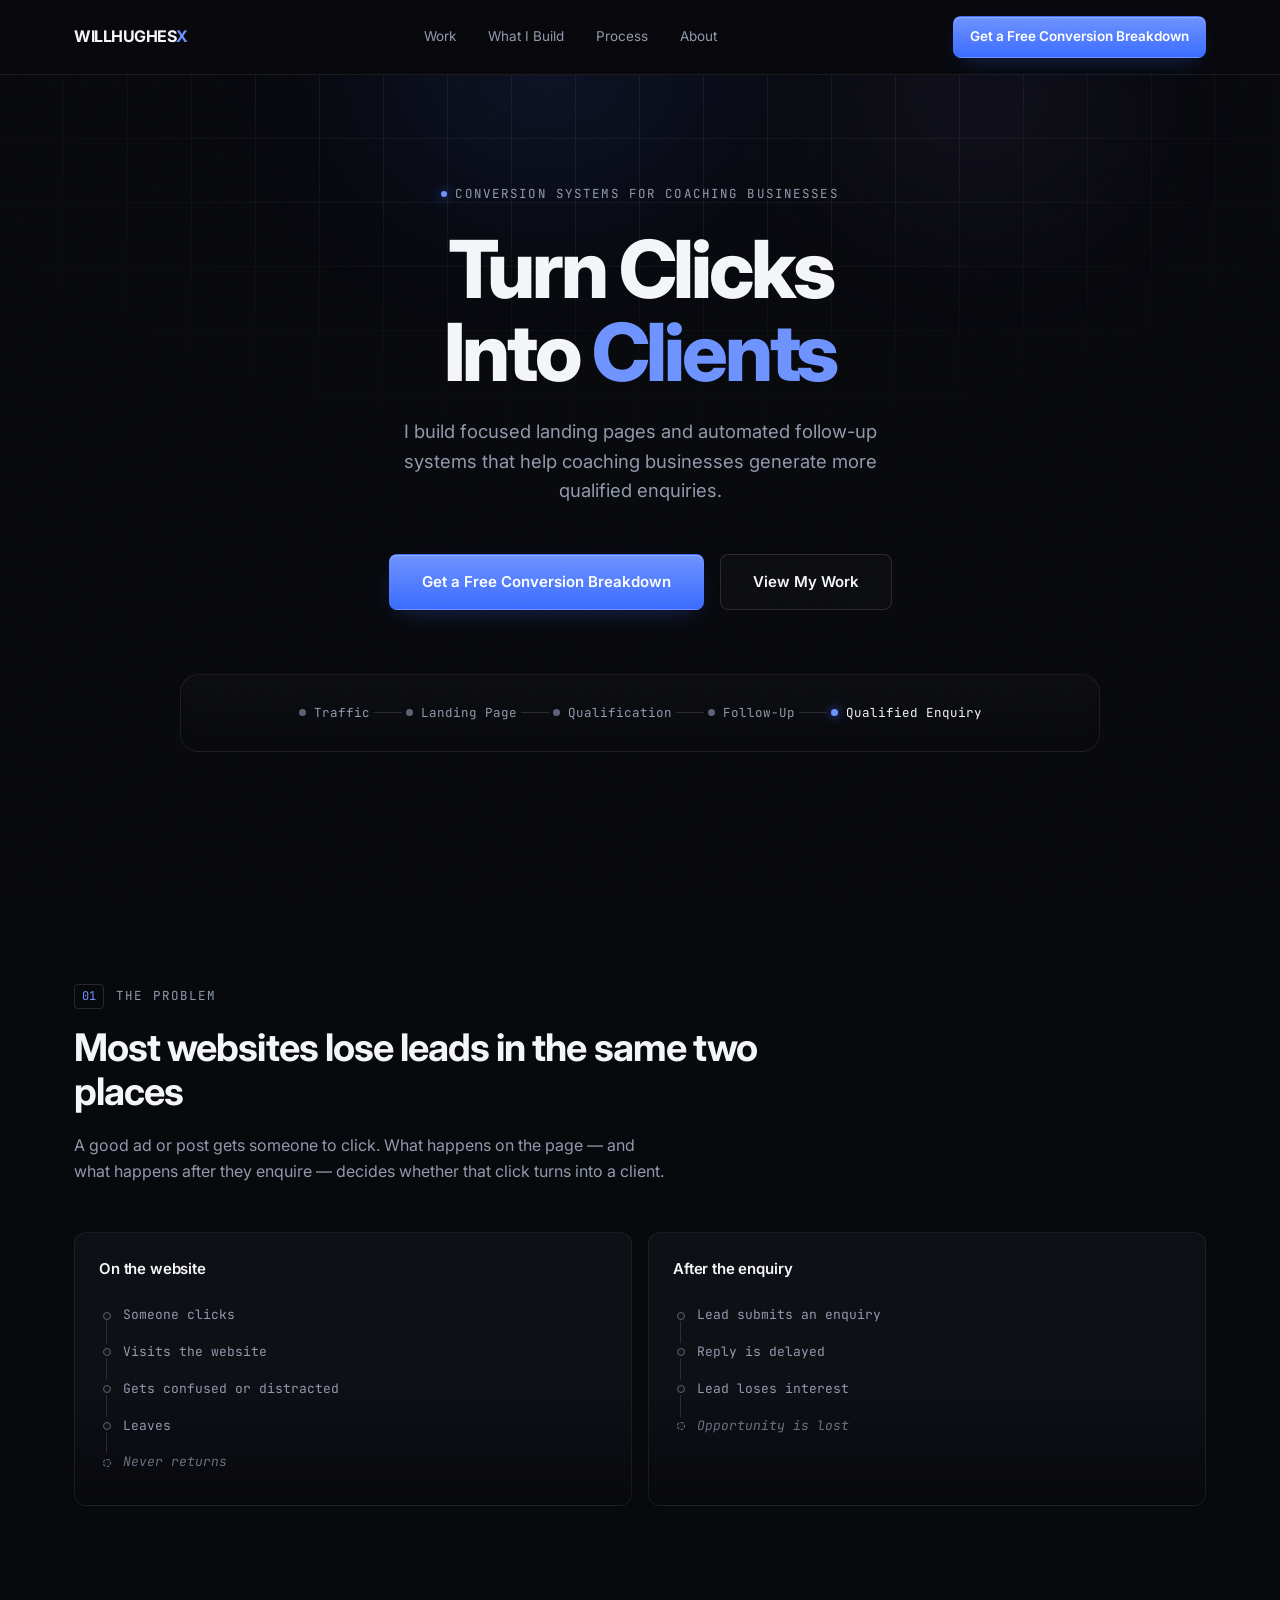
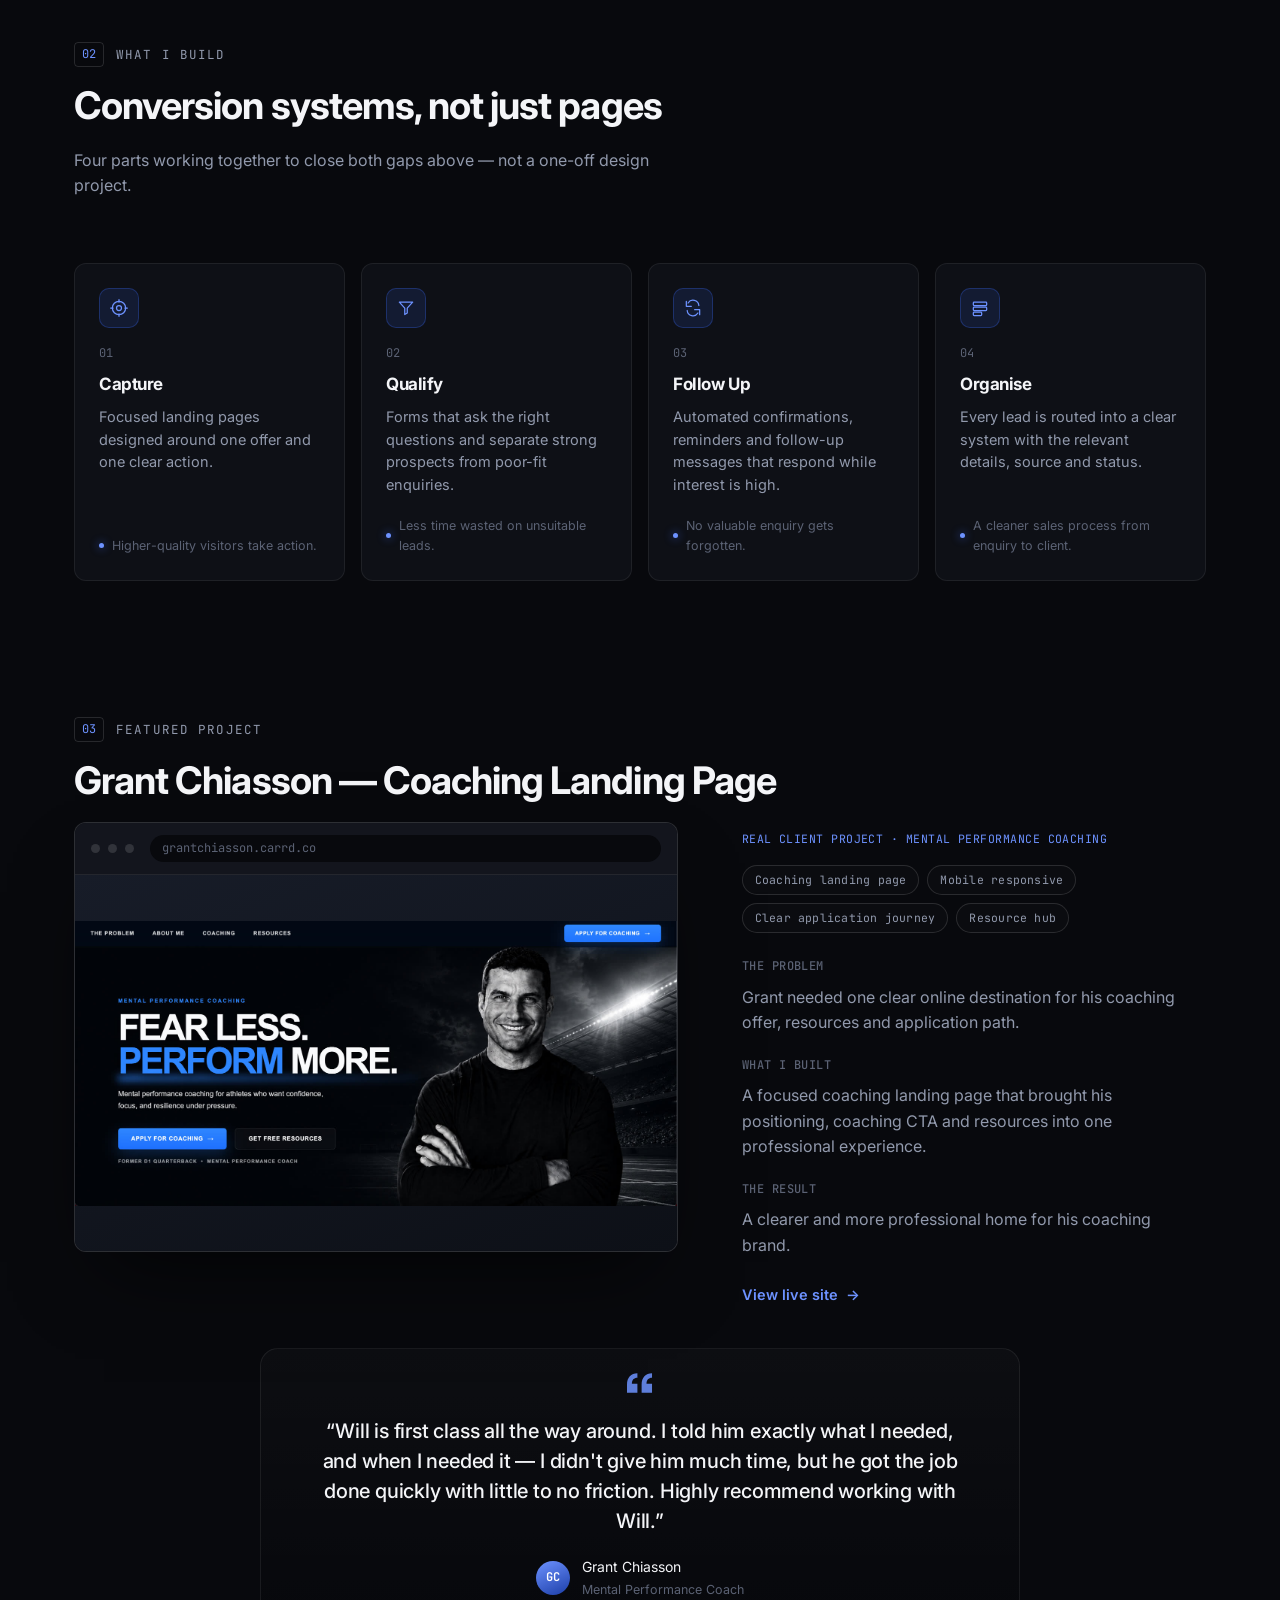
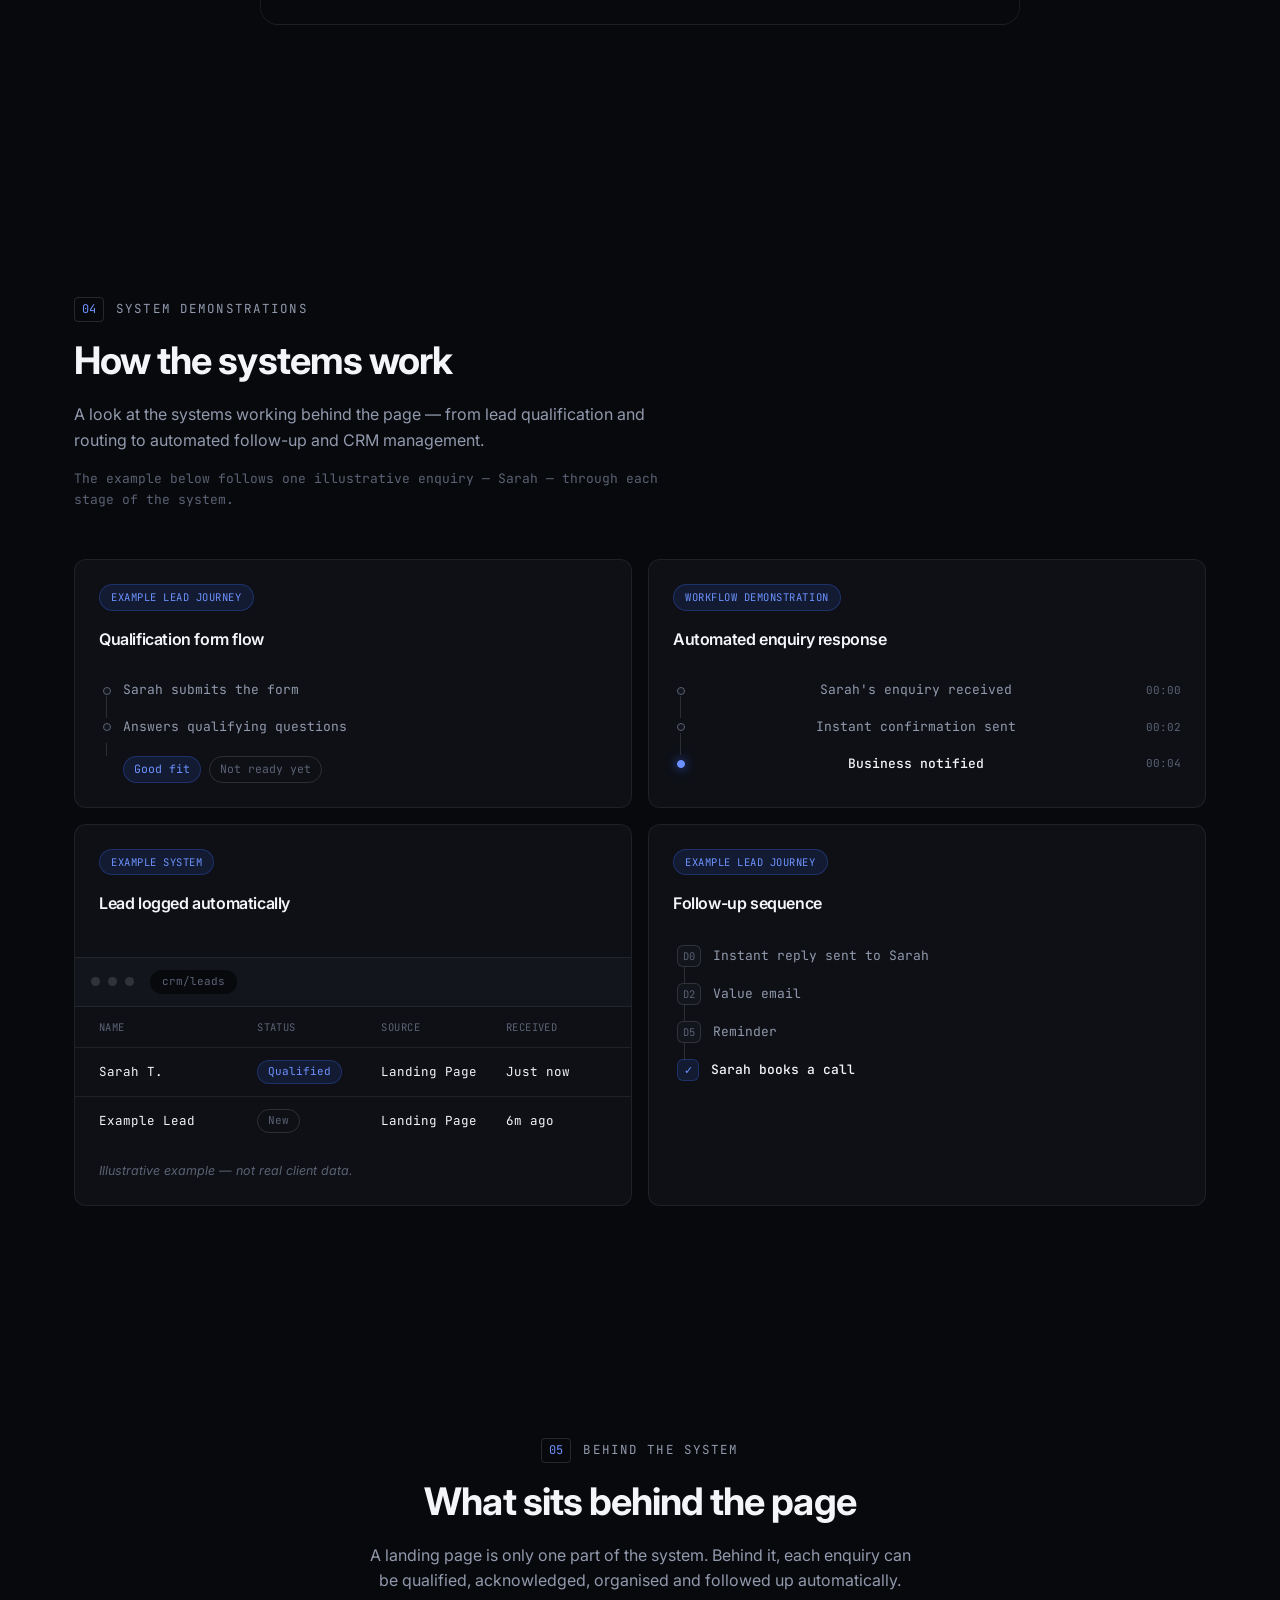
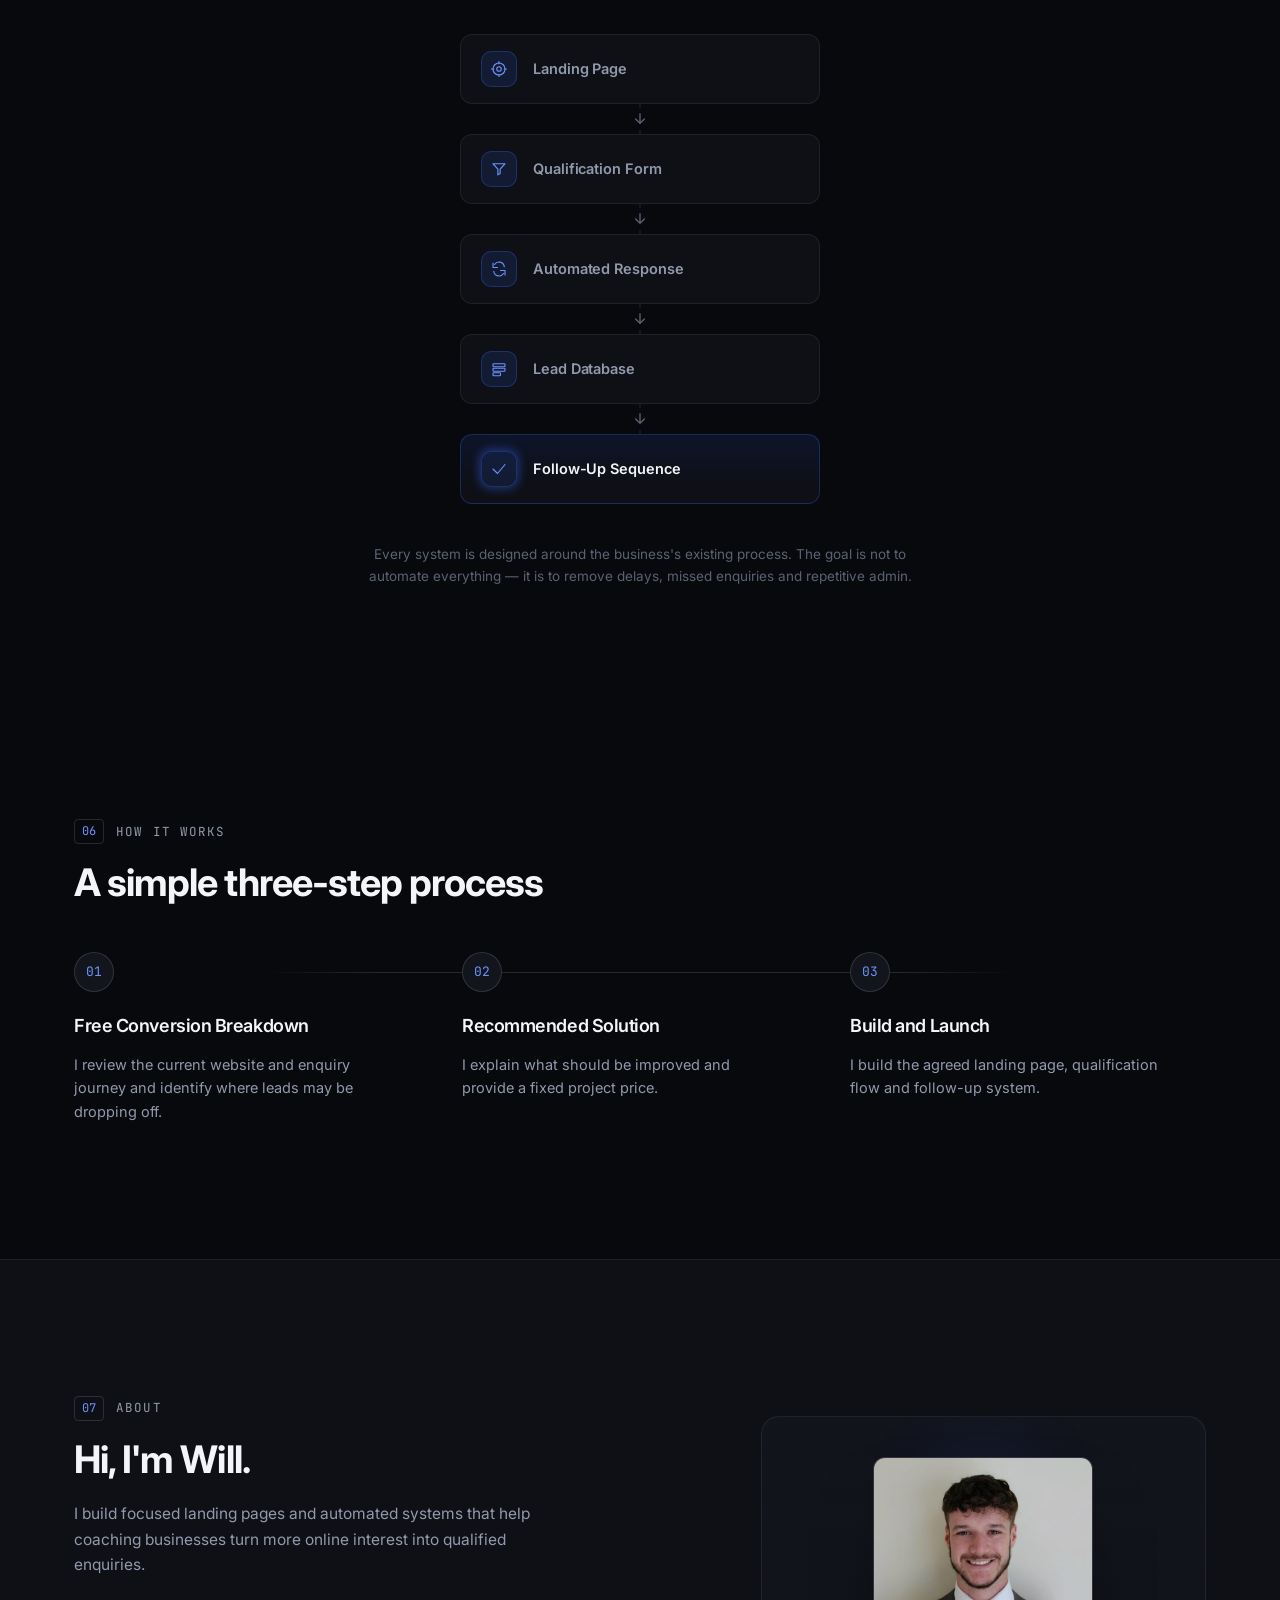
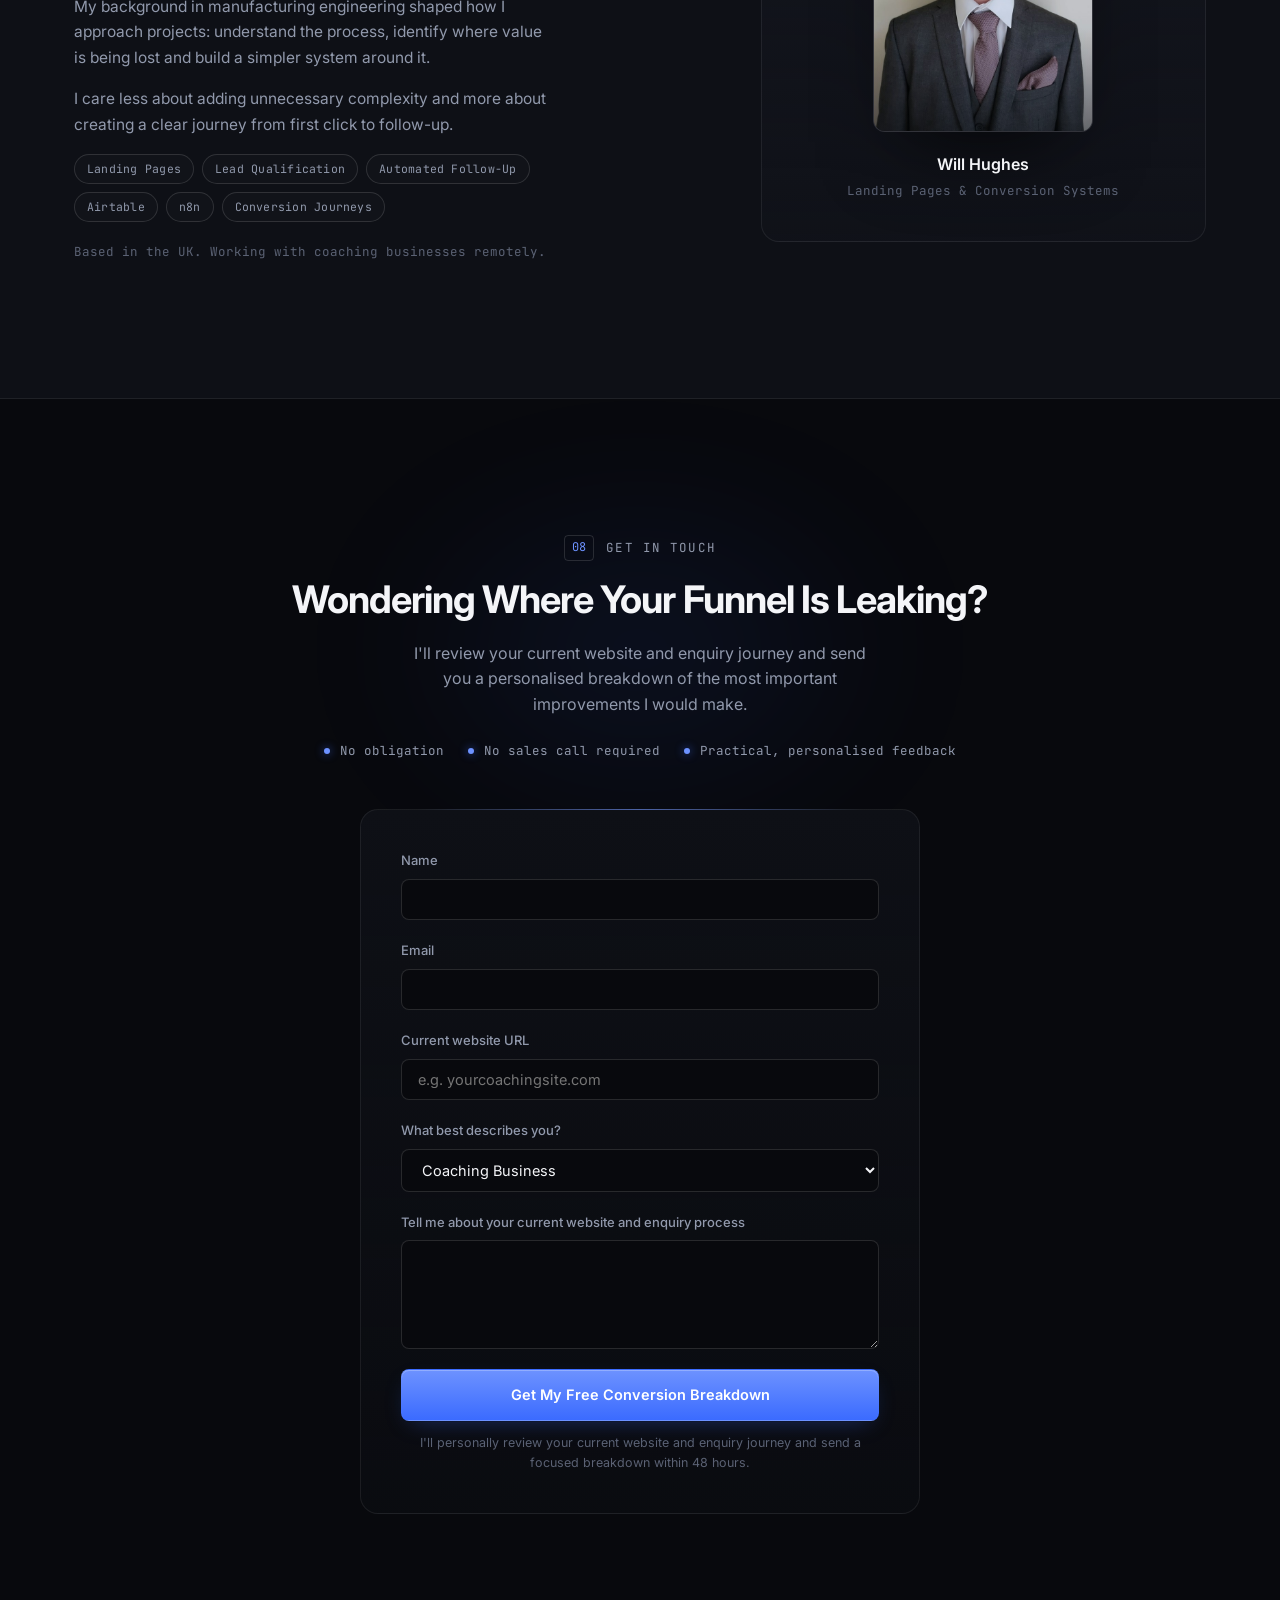
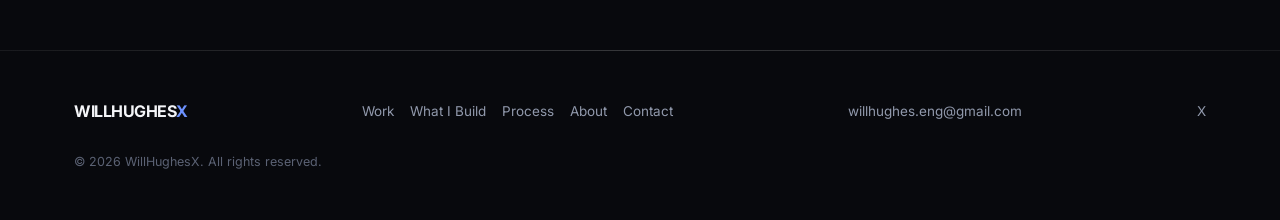
==== WillHughesxLandingPage/index.html @ d942c01c "Card Image Overide" ====
<!DOCTYPE html>
<html lang="en">
<head>
     <!-- Google tag (gtag.js) -->
<script async src="https://www.googletagmanager.com/gtag/js?id=G-0BXD778Z04"></script>

<script>
  window.dataLayer = window.dataLayer || [];

  function gtag() {
    dataLayer.push(arguments);
  }

  gtag('js', new Date());
  gtag('config', 'G-0BXD778Z04');
</script>
<meta property="og:title" content="WillHughesX | Turn Clicks Into Clients">
<meta property="og:description" content="Focused landing pages and automated follow-up systems that help coaching businesses generate more qualified enquiries.">
<meta property="og:image" content="https://willhughesx.com/carrdimage.png">
<meta property="og:url" content="https://willhughesx.com">
<meta property="og:type" content="website">
<meta property="og:image:width" content="1200">
<meta property="og:image:height" content="628">
<meta property="og:image:alt" content="WillHughesX conversion systems for coaching businesses">

<meta name="twitter:card" content="summary_large_image">
<meta name="twitter:title" content="WillHughesX | Turn Clicks Into Clients">
<meta name="twitter:description" content="Focused landing pages and automated follow-up systems that help coaching businesses generate more qualified enquiries.">
<meta name="twitter:image" content="https://willhughesx.com/carrdimage.png">
<meta charset="UTF-8">
<meta name="viewport" content="width=device-width, initial-scale=1.0">

<title>WillHughesX — Turn Clicks Into Clients</title>
<meta name="description" content="I build focused landing pages and automated follow-up systems that help coaching businesses turn more clicks into qualified enquiries.">

<!-- ==========================================================
     SOCIAL SHARE IMAGE
     social-card.png lives in the repo root — replace the file
     any time, filename can stay the same.
     ========================================================== -->

<link rel="preconnect" href="https://fonts.googleapis.com">
<link rel="preconnect" href="https://fonts.gstatic.com" crossorigin>
<link href="https://fonts.googleapis.com/css2?family=Inter:wght@400;500;600;700;800&family=JetBrains+Mono:wght@400;500&display=swap" rel="stylesheet">

<link rel="stylesheet" href="styles.css">
</head>
<body>

<!-- Skip link for accessibility -->
<a class="skip-link" href="#main">Skip to content</a>

<!-- Decorative texture layers: grain + cursor spotlight + dot grid.
     All aria-hidden, purely visual, no content. -->
<div class="grain" aria-hidden="true"></div>
<div class="spotlight" id="spotlight" aria-hidden="true"></div>

<!-- ==========================================================
     NAVIGATION
     ========================================================== -->
<header class="nav" id="nav">
  <div class="nav__inner">
    <a href="#top" class="nav__logo">WILLHUGHES<span class="nav__logo-accent">X</span></a>

    <nav class="nav__links" id="nav-links">
      <a href="#work">Work</a>
      <a href="#build">What I Build</a>
      <a href="#process">Process</a>
      <a href="#about">About</a>
    </nav>

    <div class="nav__actions">
      <a href="#contact" class="btn btn--primary btn--small"><span>Get a Free Conversion Breakdown</span></a>
      <button class="nav__toggle" id="nav-toggle" aria-label="Toggle menu" aria-expanded="false">
        <span></span><span></span><span></span>
      </button>
    </div>
  </div>
</header>

<main id="main">

  <!-- ==========================================================
       1. HERO
       ========================================================== -->
  <section class="hero" id="top">
    <div class="hero__bg" aria-hidden="true">
      <div class="hero__grid"></div>
      <div class="hero__aurora hero__aurora--1"></div>
      <div class="hero__aurora hero__aurora--2"></div>
    </div>
    <div class="container hero__inner">
      <p class="eyebrow eyebrow--center"><span class="eyebrow__dot" aria-hidden="true"></span>Conversion Systems For Coaching Businesses</p>
      <h1 class="hero__headline">Turn Clicks<br>Into <span class="text-accent">Clients</span></h1>
      <p class="hero__sub">I build focused landing pages and automated follow-up systems that help coaching businesses generate more qualified enquiries.</p>
      <div class="hero__actions">
        <a href="#contact" class="btn btn--primary btn--lg"><span>Get a Free Conversion Breakdown</span></a>
        <a href="#work" class="btn btn--ghost btn--lg"><span>View My Work</span></a>
      </div>

      <div class="flow-diagram flow-diagram--hero" aria-label="How a visitor becomes a qualified enquiry">
        <div class="flow-diagram__node">
          <span class="flow-diagram__dot" aria-hidden="true"></span>
          <span class="flow-diagram__label">Traffic</span>
        </div>
        <span class="flow-diagram__line" aria-hidden="true"></span>
        <div class="flow-diagram__node">
          <span class="flow-diagram__dot" aria-hidden="true"></span>
          <span class="flow-diagram__label">Landing Page</span>
        </div>
        <span class="flow-diagram__line" aria-hidden="true"></span>
        <div class="flow-diagram__node">
          <span class="flow-diagram__dot" aria-hidden="true"></span>
          <span class="flow-diagram__label">Qualification</span>
        </div>
        <span class="flow-diagram__line" aria-hidden="true"></span>
        <div class="flow-diagram__node">
          <span class="flow-diagram__dot" aria-hidden="true"></span>
          <span class="flow-diagram__label">Follow-Up</span>
        </div>
        <span class="flow-diagram__line" aria-hidden="true"></span>
        <div class="flow-diagram__node flow-diagram__node--accent">
          <span class="flow-diagram__dot" aria-hidden="true"></span>
          <span class="flow-diagram__label">Qualified Enquiry</span>
        </div>
      </div>
    </div>
  </section>

  <!-- ==========================================================
       2. THE PROBLEM
       ========================================================== -->
  <section class="problem" id="problem">
    <div class="container">
      <div class="section-head">
        <span class="section-head__index">01</span>
        <p class="eyebrow">The Problem</p>
      </div>
      <h2 class="section-title">Most websites lose leads in the same two places</h2>
      <p class="problem__intro">A good ad or post gets someone to click. What happens on the page — and what happens after they enquire — decides whether that click turns into a client.</p>

      <div class="problem__flows">
        <div class="problem-flow">
          <h3 class="problem-flow__title">On the website</h3>
          <div class="timeline timeline--problem">
            <div class="timeline__row"><span class="timeline__dot"></span><span class="timeline__text">Someone clicks</span></div>
            <div class="timeline__row"><span class="timeline__dot"></span><span class="timeline__text">Visits the website</span></div>
            <div class="timeline__row"><span class="timeline__dot"></span><span class="timeline__text">Gets confused or distracted</span></div>
            <div class="timeline__row"><span class="timeline__dot"></span><span class="timeline__text">Leaves</span></div>
            <div class="timeline__row timeline__row--end"><span class="timeline__dot timeline__dot--end"></span><span class="timeline__text timeline__text--end">Never returns</span></div>
          </div>
        </div>

        <div class="problem-flow">
          <h3 class="problem-flow__title">After the enquiry</h3>
          <div class="timeline timeline--problem">
            <div class="timeline__row"><span class="timeline__dot"></span><span class="timeline__text">Lead submits an enquiry</span></div>
            <div class="timeline__row"><span class="timeline__dot"></span><span class="timeline__text">Reply is delayed</span></div>
            <div class="timeline__row"><span class="timeline__dot"></span><span class="timeline__text">Lead loses interest</span></div>
            <div class="timeline__row timeline__row--end"><span class="timeline__dot timeline__dot--end"></span><span class="timeline__text timeline__text--end">Opportunity is lost</span></div>
          </div>
        </div>
      </div>
    </div>
  </section>

  <!-- ==========================================================
       3. WHAT I BUILD — four equal cards, the full system
       ========================================================== -->
  <section class="build" id="build">
    <div class="container">
      <div class="section-head">
        <span class="section-head__index">02</span>
        <p class="eyebrow">What I Build</p>
      </div>
      <h2 class="section-title">Conversion systems, not just pages</h2>
      <p class="build__intro">Four parts working together to close both gaps above — not a one-off design project.</p>

      <div class="bento bento--build">
        <div class="bento-card">
          <div class="bento-card__icon" aria-hidden="true">
            <svg viewBox="0 0 24 24" fill="none"><circle cx="12" cy="12" r="8" stroke="currentColor" stroke-width="1.5"/><circle cx="12" cy="12" r="3" stroke="currentColor" stroke-width="1.5"/><path d="M12 2v3M12 19v3M2 12h3M19 12h3" stroke="currentColor" stroke-width="1.5" stroke-linecap="round"/></svg>
          </div>
          <span class="bento-card__num">01</span>
          <h3 class="bento-card__title">Capture</h3>
          <p class="bento-card__desc">Focused landing pages designed around one offer and one clear action.</p>
          <div class="bento-card__outcome"><span class="bento-card__outcome-dot" aria-hidden="true"></span>Higher-quality visitors take action.</div>
        </div>

        <div class="bento-card">
          <div class="bento-card__icon" aria-hidden="true">
            <svg viewBox="0 0 24 24" fill="none"><path d="M4 5h16l-6.5 7.2V18l-3 1.8v-7.6z" stroke="currentColor" stroke-width="1.5" stroke-linejoin="round"/></svg>
          </div>
          <span class="bento-card__num">02</span>
          <h3 class="bento-card__title">Qualify</h3>
          <p class="bento-card__desc">Forms that ask the right questions and separate strong prospects from poor-fit enquiries.</p>
          <div class="bento-card__outcome"><span class="bento-card__outcome-dot" aria-hidden="true"></span>Less time wasted on unsuitable leads.</div>
        </div>

        <div class="bento-card">
          <div class="bento-card__icon" aria-hidden="true">
            <svg viewBox="0 0 24 24" fill="none"><path d="M4 4v6h6M20 20v-6h-6" stroke="currentColor" stroke-width="1.5" stroke-linecap="round" stroke-linejoin="round"/><path d="M5 15a7 7 0 0 0 12.9 3M19 9A7 7 0 0 0 6.1 6" stroke="currentColor" stroke-width="1.5" stroke-linecap="round"/></svg>
          </div>
          <span class="bento-card__num">03</span>
          <h3 class="bento-card__title">Follow Up</h3>
          <p class="bento-card__desc">Automated confirmations, reminders and follow-up messages that respond while interest is high.</p>
          <div class="bento-card__outcome"><span class="bento-card__outcome-dot" aria-hidden="true"></span>No valuable enquiry gets forgotten.</div>
        </div>

        <div class="bento-card">
          <div class="bento-card__icon" aria-hidden="true">
            <svg viewBox="0 0 24 24" fill="none"><rect x="4" y="5" width="16" height="4" rx="1" stroke="currentColor" stroke-width="1.5"/><rect x="4" y="11" width="16" height="4" rx="1" stroke="currentColor" stroke-width="1.5"/><rect x="4" y="17" width="10" height="4" rx="1" stroke="currentColor" stroke-width="1.5"/></svg>
          </div>
          <span class="bento-card__num">04</span>
          <h3 class="bento-card__title">Organise</h3>
          <p class="bento-card__desc">Every lead is routed into a clear system with the relevant details, source and status.</p>
          <div class="bento-card__outcome"><span class="bento-card__outcome-dot" aria-hidden="true"></span>A cleaner sales process from enquiry to client.</div>
        </div>
      </div>
    </div>
  </section>

  <!-- ==========================================================
       4. FEATURED PROJECT — GRANT CHIASSON (only project shown)
       ========================================================== -->
  <section class="work" id="work">
    <div class="container">
      <div class="section-head">
        <span class="section-head__index">03</span>
        <p class="eyebrow">Featured Project</p>
      </div>
      <h2 class="section-title">Grant Chiasson — Coaching Landing Page</h2>

      <article class="project">
        <div class="project__media">
          <div class="project__glow" aria-hidden="true"></div>
          <div class="mockup mockup--browser">
            <div class="mockup__bar">
              <span></span><span></span><span></span>
              <div class="mockup__url">grantchiasson.carrd.co</div>
            </div>
            <div class="mockup__screen">
              <img
  src="./grant-screenshot.jpg"
  alt="Grant Chiasson mental performance coaching landing page"
  loading="lazy"
  onerror="this.style.display='none'; this.parentElement.classList.add('mockup__screen--empty');"
/>
              <span class="mockup__placeholder-label">Preview unavailable</span>
            </div>
          </div>
        </div>

        <div class="project__content">
          <p class="project__tag">Real Client Project · Mental Performance Coaching</p>

          <ul class="tag-list project__meta">
            <li class="tag">Coaching landing page</li>
            <li class="tag">Mobile responsive</li>
            <li class="tag">Clear application journey</li>
            <li class="tag">Resource hub</li>
          </ul>

          <div class="project__block">
            <h3 class="project__label">The problem</h3>
            <p class="project__desc">Grant needed one clear online destination for his coaching offer, resources and application path.</p>
          </div>

          <div class="project__block">
            <h3 class="project__label">What I built</h3>
            <p class="project__desc">A focused coaching landing page that brought his positioning, coaching CTA and resources into one professional experience.</p>
          </div>

          <div class="project__block">
            <h3 class="project__label">The result</h3>
            <p class="project__desc">A clearer and more professional home for his coaching brand.</p>
          </div>

          <!-- REPLACE: update href with the current live project link if it changes -->
          <a href="https://grantchiasson.carrd.co/" target="_blank" rel="noopener" class="link-arrow">View live site <span aria-hidden="true">→</span></a>
        </div>
      </article>

      <!-- TESTIMONIAL — Grant Chiasson -->
      <div class="testimonial">
        <svg class="testimonial__mark" viewBox="0 0 32 24" aria-hidden="true"><path d="M0 24V13.8C0 5.4 4.9 0 12.8 0v5.4C8.4 5.4 6 8 6 13h6.8V24H0zm18 0V13.8C18 5.4 22.9 0 30.8 0v5.4C26.4 5.4 24 8 24 13h6.8V24H18z"/></svg>
        <!-- REPLACE: update quote / name / role if the testimonial changes -->
        <blockquote class="testimonial__quote">
          “Will is first class all the way around. I told him exactly what I needed, and when I needed it — I didn't give him much time, but he got the job done quickly with little to no friction. Highly recommend working with Will.”
        </blockquote>
        <div class="testimonial__byline">
          <span class="testimonial__avatar" aria-hidden="true">GC</span>
          <p class="testimonial__author">Grant Chiasson <span>Mental Performance Coach</span></p>
        </div>
      </div>
    </div>
  </section>

  <!-- ==========================================================
       5. SYSTEM DEMONSTRATIONS
       Illustrative examples of the automation side of the work,
       followed as one example enquiry (Sarah) through each stage.
       Not paid client projects — clearly labeled throughout.
       ========================================================== -->
  <section class="demos" id="demos">
    <div class="container">
      <div class="section-head">
        <span class="section-head__index">04</span>
        <p class="eyebrow">System Demonstrations</p>
      </div>
      <h2 class="section-title">How the systems work</h2>
      <p class="demos__intro">A look at the systems working behind the page — from lead qualification and routing to automated follow-up and CRM management.</p>
      <p class="demos__note">The example below follows one illustrative enquiry — Sarah — through each stage of the system.</p>

      <div class="bento bento--demos">
        <div class="demo-card">
          <span class="demo-card__label">Example Lead Journey</span>
          <h3 class="demo-card__title">Qualification form flow</h3>
          <div class="timeline timeline--demo">
            <div class="timeline__row"><span class="timeline__dot"></span><span class="timeline__text">Sarah submits the form</span></div>
            <div class="timeline__row"><span class="timeline__dot"></span><span class="timeline__text">Answers qualifying questions</span></div>
          </div>
          <div class="routing" aria-label="Routing outcome">
            <span class="routing__line" aria-hidden="true"></span>
            <span class="routing__pill routing__pill--solid">Good fit</span>
            <span class="routing__pill">Not ready yet</span>
          </div>
        </div>

        <div class="demo-card">
          <span class="demo-card__label">Workflow Demonstration</span>
          <h3 class="demo-card__title">Automated enquiry response</h3>
          <div class="timeline timeline--demo timeline--log">
            <div class="timeline__row"><span class="timeline__dot"></span><span class="timeline__text">Sarah's enquiry received</span><span class="timeline__time">00:00</span></div>
            <div class="timeline__row"><span class="timeline__dot"></span><span class="timeline__text">Instant confirmation sent</span><span class="timeline__time">00:02</span></div>
            <div class="timeline__row timeline__row--accent"><span class="timeline__dot timeline__dot--accent"></span><span class="timeline__text timeline__text--accent">Business notified</span><span class="timeline__time">00:04</span></div>
          </div>
        </div>

        <div class="demo-card demo-card--terminal">
          <span class="demo-card__label">Example System</span>
          <h3 class="demo-card__title">Lead logged automatically</h3>
          <div class="demo-table" aria-label="Example CRM record">
            <div class="demo-table__chrome"><span></span><span></span><span></span><div class="demo-table__url">crm/leads</div></div>
            <div class="demo-table__row demo-table__row--head">
              <span>Name</span><span>Status</span><span>Source</span><span>Received</span>
            </div>
            <div class="demo-table__row">
              <span>Sarah T.</span><span class="demo-table__pill demo-table__pill--solid">Qualified</span><span>Landing Page</span><span>Just now</span>
            </div>
            <div class="demo-table__row">
              <span>Example Lead</span><span class="demo-table__pill">New</span><span>Landing Page</span><span>6m ago</span>
            </div>
          </div>
          <p class="demo-card__caption">Illustrative example — not real client data.</p>
        </div>

        <div class="demo-card">
          <span class="demo-card__label">Example Lead Journey</span>
          <h3 class="demo-card__title">Follow-up sequence</h3>
          <div class="timeline timeline--demo timeline--days">
            <div class="timeline__row"><span class="timeline__day">D0</span><span class="timeline__text">Instant reply sent to Sarah</span></div>
            <div class="timeline__row"><span class="timeline__day">D2</span><span class="timeline__text">Value email</span></div>
            <div class="timeline__row"><span class="timeline__day">D5</span><span class="timeline__text">Reminder</span></div>
            <div class="timeline__row timeline__row--accent"><span class="timeline__day timeline__day--accent" aria-hidden="true">✓</span><span class="timeline__text timeline__text--accent">Sarah books a call</span></div>
          </div>
        </div>
      </div>
    </div>
  </section>

  <!-- ==========================================================
       6. BEHIND THE SYSTEM — the automation layer behind the page
       ========================================================== -->
  <section class="behind" id="behind">
    <div class="container behind__inner">
      <div class="section-head section-head--center">
        <span class="section-head__index">05</span>
        <p class="eyebrow">Behind The System</p>
      </div>
      <h2 class="section-title">What sits behind the page</h2>
      <p class="behind__intro">A landing page is only one part of the system. Behind it, each enquiry can be qualified, acknowledged, organised and followed up automatically.</p>

      <div class="system-flow" aria-label="What happens behind the landing page">
        <div class="system-flow__step">
          <span class="system-flow__icon" aria-hidden="true"><svg viewBox="0 0 24 24" fill="none"><circle cx="12" cy="12" r="8" stroke="currentColor" stroke-width="1.5"/><circle cx="12" cy="12" r="3" stroke="currentColor" stroke-width="1.5"/><path d="M12 2v3M12 19v3M2 12h3M19 12h3" stroke="currentColor" stroke-width="1.5" stroke-linecap="round"/></svg></span>
          <span class="system-flow__label">Landing Page</span>
        </div>
        <span class="system-flow__connector" aria-hidden="true"><svg viewBox="0 0 16 16" fill="none"><path d="M8 2v10M3 8l5 5 5-5" stroke="currentColor" stroke-width="1.5" stroke-linecap="round" stroke-linejoin="round"/></svg></span>

        <div class="system-flow__step">
          <span class="system-flow__icon" aria-hidden="true"><svg viewBox="0 0 24 24" fill="none"><path d="M4 5h16l-6.5 7.2V18l-3 1.8v-7.6z" stroke="currentColor" stroke-width="1.5" stroke-linejoin="round"/></svg></span>
          <span class="system-flow__label">Qualification Form</span>
        </div>
        <span class="system-flow__connector" aria-hidden="true"><svg viewBox="0 0 16 16" fill="none"><path d="M8 2v10M3 8l5 5 5-5" stroke="currentColor" stroke-width="1.5" stroke-linecap="round" stroke-linejoin="round"/></svg></span>

        <div class="system-flow__step">
          <span class="system-flow__icon" aria-hidden="true"><svg viewBox="0 0 24 24" fill="none"><path d="M4 4v6h6M20 20v-6h-6" stroke="currentColor" stroke-width="1.5" stroke-linecap="round" stroke-linejoin="round"/><path d="M5 15a7 7 0 0 0 12.9 3M19 9A7 7 0 0 0 6.1 6" stroke="currentColor" stroke-width="1.5" stroke-linecap="round"/></svg></span>
          <span class="system-flow__label">Automated Response</span>
        </div>
        <span class="system-flow__connector" aria-hidden="true"><svg viewBox="0 0 16 16" fill="none"><path d="M8 2v10M3 8l5 5 5-5" stroke="currentColor" stroke-width="1.5" stroke-linecap="round" stroke-linejoin="round"/></svg></span>

        <div class="system-flow__step">
          <span class="system-flow__icon" aria-hidden="true"><svg viewBox="0 0 24 24" fill="none"><rect x="4" y="5" width="16" height="4" rx="1" stroke="currentColor" stroke-width="1.5"/><rect x="4" y="11" width="16" height="4" rx="1" stroke="currentColor" stroke-width="1.5"/><rect x="4" y="17" width="10" height="4" rx="1" stroke="currentColor" stroke-width="1.5"/></svg></span>
          <span class="system-flow__label">Lead Database</span>
        </div>
        <span class="system-flow__connector" aria-hidden="true"><svg viewBox="0 0 16 16" fill="none"><path d="M8 2v10M3 8l5 5 5-5" stroke="currentColor" stroke-width="1.5" stroke-linecap="round" stroke-linejoin="round"/></svg></span>

        <div class="system-flow__step system-flow__step--accent">
          <span class="system-flow__icon" aria-hidden="true"><svg viewBox="0 0 24 24" fill="none"><path d="M4 12l6 6L20 6" stroke="currentColor" stroke-width="1.5" stroke-linecap="round" stroke-linejoin="round"/></svg></span>
          <span class="system-flow__label">Follow-Up Sequence</span>
        </div>
      </div>

      <p class="behind__note">Every system is designed around the business's existing process. The goal is not to automate everything — it is to remove delays, missed enquiries and repetitive admin.</p>
    </div>
  </section>

  <!-- ==========================================================
       7. HOW IT WORKS
       ========================================================== -->
  <section class="process" id="process">
    <div class="container">
      <div class="section-head">
        <span class="section-head__index">06</span>
        <p class="eyebrow">How It Works</p>
      </div>
      <h2 class="section-title">A simple three-step process</h2>

      <ol class="process__list">
        <li class="process__item">
          <span class="process__num">01</span>
          <h3>Free Conversion Breakdown</h3>
          <p>I review the current website and enquiry journey and identify where leads may be dropping off.</p>
        </li>
        <li class="process__item">
          <span class="process__num">02</span>
          <h3>Recommended Solution</h3>
          <p>I explain what should be improved and provide a fixed project price.</p>
        </li>
        <li class="process__item">
          <span class="process__num">03</span>
          <h3>Build and Launch</h3>
          <p>I build the agreed landing page, qualification flow and follow-up system.</p>
        </li>
      </ol>
    </div>
  </section>

  <!-- ==========================================================
       8. ABOUT — two-column: copy + a builder profile card
       ========================================================== -->
  <section class="about" id="about">
    <div class="container about__grid">
      <div class="about__inner">
        <div class="section-head">
          <span class="section-head__index">07</span>
          <p class="eyebrow">About</p>
        </div>
        <h2 class="section-title">Hi, I'm Will.</h2>
        <p class="about__text">I build focused landing pages and automated systems that help coaching businesses turn more online interest into qualified enquiries.</p>
        <p class="about__text">My background in manufacturing engineering shaped how I approach projects: understand the process, identify where value is being lost and build a simpler system around it.</p>
        <p class="about__text">I care less about adding unnecessary complexity and more about creating a clear journey from first click to follow-up.</p>

        <ul class="tag-list about__tags">
          <li class="tag">Landing Pages</li>
          <li class="tag">Lead Qualification</li>
          <li class="tag">Automated Follow-Up</li>
          <li class="tag">Airtable</li>
          <li class="tag">n8n</li>
          <li class="tag">Conversion Journeys</li>
        </ul>

        <p class="about__location">Based in the UK. Working with coaching businesses remotely.</p>
      </div>

      <div class="about__card">
        <div class="about__card-glow" aria-hidden="true"></div>
        <div class="about__portrait">
          <img src="./willportrait.jpg" alt="Will Hughes" loading="lazy">
        </div>
        <p class="about__card-name">Will Hughes</p>
        <p class="about__card-role">Landing Pages &amp; Conversion Systems</p>
      </div>
    </div>
  </section>

  <!-- ==========================================================
       9. FINAL CTA / ENQUIRY FORM
       Netlify Forms — deploy as-is on Netlify and this will work.
       ========================================================== -->
  <section class="contact" id="contact">
    <div class="contact__bg" aria-hidden="true"></div>
    <div class="container contact__inner">
      <div class="section-head section-head--center">
        <span class="section-head__index">08</span>
        <p class="eyebrow">Get In Touch</p>
      </div>
      <h2 class="section-title">Wondering Where Your Funnel Is Leaking?</h2>
      <p class="contact__sub">I'll review your current website and enquiry journey and send you a personalised breakdown of the most important improvements I would make.</p>

      <ul class="contact__reassurance">
        <li>No obligation</li>
        <li>No sales call required</li>
        <li>Practical, personalised feedback</li>
      </ul>

      <div class="contact__card">
        <form
          name="enquiry"
          method="POST"
          data-netlify="true"
          netlify-honeypot="bot-field"
          action="/thank-you.html"
          class="contact__form"
          id="enquiry-form">

          <input type="hidden" name="form-name" value="enquiry">
          <p class="hidden-field">
            <label>Don't fill this out if you're human: <input name="bot-field"></label>
          </p>

          <div class="form-row">
            <label for="name">Name</label>
            <input type="text" id="name" name="name" required>
          </div>

          <div class="form-row">
            <label for="email">Email</label>
            <input type="email" id="email" name="email" required>
          </div>

          <div class="form-row">
            <label for="website">Current website URL</label>
            <input type="text" id="website" name="website" placeholder="e.g. yourcoachingsite.com">
          </div>

          <div class="form-row">
            <label for="business-type">What best describes you?</label>
            <select id="business-type" name="business-type">
              <option value="Coaching Business">Coaching Business</option>
              <option value="Creator">Creator</option>
              <option value="Local Service Business">Local Service Business</option>
              <option value="Other">Other</option>
            </select>
          </div>

          <div class="form-row">
            <label for="message">Tell me about your current website and enquiry process</label>
            <textarea id="message" name="message" rows="5" required></textarea>
          </div>

          <button type="submit" class="btn btn--primary btn--wide"><span>Get My Free Conversion Breakdown</span></button>
          <p class="contact__form-note">I'll personally review your current website and enquiry journey and send a focused breakdown within 48 hours.</p>
        </form>
      </div>
    </div>
  </section>

</main>

<!-- ==========================================================
     10. FOOTER
     ========================================================== -->
<footer class="footer">
  <div class="container footer__inner">
    <a href="#top" class="nav__logo">WILLHUGHES<span class="nav__logo-accent">X</span></a>

    <nav class="footer__nav">
      <a href="#work">Work</a>
      <a href="#build">What I Build</a>
      <a href="#process">Process</a>
      <a href="#about">About</a>
      <a href="#contact">Contact</a>
    </nav>

    <div class="footer__links">
      <!-- REPLACE: swap in your real email address if different -->
      <a href="mailto:willhughes.eng@gmail.com">willhughes.eng@gmail.com</a>
    </div>

    <!-- REPLACE: add/remove social links as needed -->
    <div class="footer__socials">
      <a <a href="https://x.com/WillHughesx" target="_blank" rel="noopener noreferrer">X</a>
    </div>

    <p class="footer__copy">© <span id="year"></span> WillHughesX. All rights reserved.</p>
  </div>
</footer>

<script src="script.js"></script>
</body>
</html>
---- WillHughesxLandingPage/styles.css ----
/* ==========================================================
   DESIGN TOKENS
   Reference system: Linear, Vercel, Raycast, Resend, Clerk, Framer.
   Near-black surface, hairline borders, one restrained accent,
   monospace metadata, one deliberate spacing scale.
   ========================================================== */
:root {
  /* Color */
  --color-bg: #08090d;
  --color-bg-elevated: #0e1016;
  --color-bg-elevated-2: #13151d;
  --color-border: rgba(255, 255, 255, 0.07);
  --color-border-strong: rgba(255, 255, 255, 0.13);
  --color-text: #f4f5f8;
  --color-text-muted: #9199ac;
  --color-text-faint: #5b6274;
  --color-accent: #3b6bff;
  --color-accent-bright: #6d92ff;
  --color-accent-dim: rgba(59, 107, 255, 0.12);
  --color-accent-border: rgba(59, 107, 255, 0.28);
  --color-accent-glow: rgba(59, 107, 255, 0.4);
  --color-muted-end: #6b7280;

  /* Type */
  --font-display: "Inter", sans-serif;
  --font-body: "Inter", sans-serif;
  --font-mono: "JetBrains Mono", monospace;

  /* Spacing scale — one system, used everywhere. Nothing outside it. */
  --space-1: 4px;
  --space-2: 8px;
  --space-3: 12px;
  --space-4: 16px;
  --space-5: 20px;
  --space-6: 24px;
  --space-7: 32px;
  --space-8: 40px;
  --space-9: 48px;
  --space-10: 64px;
  --space-11: 96px;

  /* Layout */
  --container-w: 1180px;
  --container-w-wide: 1280px;
  --radius: 12px;
  --radius-sm: 8px;
  --radius-lg: 18px;
  --section-pad: clamp(72px, 11vw, 136px);
  --section-pad-sm: clamp(56px, 8vw, 96px);

  /* Motion (unchanged system, tokenized) */
  --ease: cubic-bezier(0.16, 1, 0.3, 1);
  --transition-fast: 0.2s ease;
  --transition-base: 0.3s var(--ease);
  --transition-slow: 0.7s var(--ease);

  /* Shadows — consolidated, reused rather than re-authored per element */
  --shadow-glow-sm: 0 4px 12px -4px var(--color-accent-glow);
  --shadow-glow-md: 0 8px 24px -10px var(--color-accent-glow);
  --shadow-glow-lg: 0 10px 28px -8px var(--color-accent-glow);
  --shadow-card: 0 40px 80px -30px rgba(0, 0, 0, 0.7);
  --shadow-inset-top: inset 0 1px 0 rgba(255, 255, 255, 0.25);

  /* Shared gradient — avatars / monogram circles (testimonial + about card) */
  --accent-gradient: linear-gradient(155deg, var(--color-accent-bright), #1c3ea8);
}

/* ==========================================================
   RESET
   ========================================================== */
*, *::before, *::after { box-sizing: border-box; }
html { scroll-behavior: smooth; overflow-x: hidden; }
body {
  margin: 0;
  background: var(--color-bg);
  color: var(--color-text);
  font-family: var(--font-body);
  font-size: 16px;
  line-height: 1.6;
  -webkit-font-smoothing: antialiased;
  overflow-x: hidden;
  position: relative;
}
img { max-width: 100%; display: block; }
a { color: inherit; text-decoration: none; }
ul, ol { margin: 0; padding: 0; list-style: none; }
button { font: inherit; cursor: pointer; }
h1, h2, h3, h4 {
  font-family: var(--font-display);
  margin: 0;
  font-weight: 700;
  letter-spacing: -0.025em;
}
p { margin: 0; }

@media (prefers-reduced-motion: reduce) {
  * { animation-duration: 0.001ms !important; animation-iteration-count: 1 !important; transition-duration: 0.001ms !important; scroll-behavior: auto !important; }
}

.skip-link {
  position: absolute;
  left: -999px;
  top: 0;
  background: var(--color-accent);
  color: #fff;
  padding: var(--space-3) var(--space-4);
  z-index: 1000;
  border-radius: 0 0 var(--radius-sm) 0;
}
.skip-link:focus { left: 0; }

:focus-visible {
  outline: 2px solid var(--color-accent-bright);
  outline-offset: 2px;
}

.container {
  max-width: var(--container-w);
  margin: 0 auto;
  padding: 0 var(--space-6);
}
.container--wide { max-width: var(--container-w-wide); }

/* ==========================================================
   AMBIENT TEXTURE LAYERS (decorative, aria-hidden)
   ========================================================== */
.grain {
  position: fixed;
  inset: 0;
  z-index: 200;
  pointer-events: none;
  opacity: 0.045;
  mix-blend-mode: overlay;
  background-image: url("data:image/svg+xml;utf8,<svg xmlns='http://www.w3.org/2000/svg' width='180' height='180'><filter id='n'><feTurbulence type='fractalNoise' baseFrequency='0.9' numOctaves='2' stitchTiles='stitch'/></filter><rect width='100%25' height='100%25' filter='url(%23n)'/></svg>");
}

.spotlight {
  position: fixed;
  inset: 0;
  z-index: 1;
  pointer-events: none;
  background: radial-gradient(650px circle at var(--spot-x, 50%) var(--spot-y, 0px), rgba(109, 146, 255, 0.1), transparent 65%);
  opacity: 0;
  transition: opacity 0.4s ease;
}
.spotlight.is-active { opacity: 1; }

body::before {
  content: "";
  position: fixed;
  inset: 0;
  z-index: 0;
  pointer-events: none;
  background-image: radial-gradient(rgba(255, 255, 255, 0.05) 1px, transparent 1px);
  background-size: 34px 34px;
  mask-image: linear-gradient(180deg, rgba(0, 0, 0, 0.5), transparent 60%);
  opacity: 0.5;
}

main, header, footer { position: relative; z-index: 2; }

.text-accent {
  color: var(--color-accent-bright);
}

.eyebrow {
  display: inline-flex;
  align-items: center;
  gap: var(--space-2);
  font-family: var(--font-mono);
  font-size: 12.5px;
  letter-spacing: 0.09em;
  text-transform: uppercase;
  color: var(--color-text-muted);
  margin: 0;
}
.eyebrow--center { justify-content: center; }
.eyebrow__dot {
  width: 6px;
  height: 6px;
  border-radius: 50%;
  background: var(--color-accent-bright);
  box-shadow: 0 0 12px 2px var(--color-accent-glow);
  flex-shrink: 0;
}

.section-head {
  display: flex;
  align-items: center;
  gap: var(--space-3);
  margin: 0 0 var(--space-4);
}
.section-head--center { justify-content: center; }
.section-head__index {
  font-family: var(--font-mono);
  font-size: 12px;
  color: var(--color-accent-bright);
  border: 1px solid var(--color-border-strong);
  border-radius: 4px;
  padding: 2px 7px;
}

.section-title {
  font-size: clamp(28px, 3.6vw, 38px);
  line-height: 1.16;
  margin: 0 0 var(--space-5);
  max-width: 720px;
  color: var(--color-text);
}

/* ==========================================================
   BUTTONS
   ========================================================== */
.btn {
  position: relative;
  display: inline-flex;
  align-items: center;
  justify-content: center;
  gap: var(--space-2);
  padding: 13px var(--space-6);
  border-radius: var(--radius-sm);
  font-weight: 600;
  font-size: 14.5px;
  border: 1px solid transparent;
  transition: transform var(--transition-fast), border-color var(--transition-fast), box-shadow 0.25s ease;
  white-space: nowrap;
  isolation: isolate;
}
.btn span { position: relative; z-index: 1; }
.btn--lg { padding: 15px var(--space-7); font-size: 15px; }

.btn--primary {
  background: linear-gradient(180deg, var(--color-accent-bright), var(--color-accent));
  color: #fff;
  box-shadow: var(--shadow-inset-top), 0 1px 0 rgba(0, 0, 0, 0.2), var(--shadow-glow-md);
  overflow: hidden;
}
.btn--primary::before {
  content: "";
  position: absolute;
  inset: 0;
  z-index: 0;
  background: linear-gradient(115deg, transparent 20%, rgba(255, 255, 255, 0.35) 40%, transparent 60%);
  transform: translateX(-120%);
  transition: transform var(--transition-slow);
}
.btn--primary:hover::before { transform: translateX(120%); }
.btn--primary:hover {
  transform: translateY(-1px);
  box-shadow: var(--shadow-inset-top), 0 1px 0 rgba(0, 0, 0, 0.2), var(--shadow-glow-lg);
}
.btn--primary:active { transform: translateY(0); }

.btn--ghost {
  background: rgba(255, 255, 255, 0.02);
  color: var(--color-text);
  border-color: var(--color-border-strong);
  backdrop-filter: blur(6px);
}
.btn--ghost:hover {
  border-color: var(--color-accent-bright);
  color: var(--color-accent-bright);
  transform: translateY(-1px);
  background: var(--color-accent-dim);
}
.btn--small { padding: 9px var(--space-4); font-size: 13.5px; }
.btn--wide { width: 100%; }

.link-arrow {
  display: inline-flex;
  align-items: center;
  gap: var(--space-2);
  color: var(--color-accent-bright);
  font-weight: 600;
  font-size: 14.5px;
  border-bottom: 1px solid transparent;
  transition: border-color var(--transition-fast), gap var(--transition-fast);
}
.link-arrow:hover { border-color: var(--color-accent-bright); gap: var(--space-3); }

/* ==========================================================
   NAV
   ========================================================== */
.nav {
  position: sticky;
  top: 0;
  z-index: 100;
  background: rgba(8, 9, 13, 0.75);
  backdrop-filter: blur(14px) saturate(140%);
  border-bottom: 1px solid var(--color-border);
}
.nav__inner {
  max-width: var(--container-w);
  margin: 0 auto;
  padding: var(--space-4) var(--space-6);
  display: flex;
  align-items: center;
  justify-content: space-between;
  gap: var(--space-6);
}
.nav__logo {
  font-family: var(--font-display);
  font-weight: 700;
  font-size: 16px;
  letter-spacing: -0.03em;
}
.nav__logo-accent { color: var(--color-accent-bright); }

.nav__links {
  display: flex;
  gap: var(--space-2);
  margin: 0 auto;
}
.nav__links a {
  font-size: 13.5px;
  color: var(--color-text-muted);
  transition: color var(--transition-fast), background var(--transition-fast);
  padding: var(--space-2) var(--space-3);
  border-radius: 6px;
}
.nav__links a:hover { color: var(--color-text); background: rgba(255, 255, 255, 0.04); }

.nav__actions { display: flex; align-items: center; gap: var(--space-4); }

.nav__toggle {
  display: none;
  flex-direction: column;
  justify-content: center;
  gap: 5px;
  width: 32px;
  height: 32px;
  background: none;
  border: none;
  padding: 0;
}
.nav__toggle span {
  display: block;
  width: 100%;
  height: 2px;
  background: var(--color-text);
  border-radius: 2px;
  transition: transform var(--transition-fast), opacity var(--transition-fast);
}

/* ==========================================================
   HERO
   ========================================================== */
.hero {
  position: relative;
  padding: clamp(64px, 9vw, 104px) 0 clamp(72px, 10vw, 96px);
  overflow: hidden;
}
.hero__bg { position: absolute; inset: 0; z-index: 0; pointer-events: none; }
.hero__grid {
  position: absolute;
  inset: -1px;
  background-image:
    linear-gradient(rgba(255, 255, 255, 0.05) 1px, transparent 1px),
    linear-gradient(90deg, rgba(255, 255, 255, 0.05) 1px, transparent 1px);
  background-size: 64px 64px;
  mask-image: radial-gradient(ellipse 60% 50% at 50% 0%, black 40%, transparent 100%);
}
.hero__aurora {
  position: absolute;
  border-radius: 50%;
  filter: blur(90px);
  opacity: 0.55;
}
.hero__aurora--1 {
  width: 640px; height: 420px;
  top: -220px; left: 50%;
  transform: translateX(-64%);
  background: radial-gradient(closest-side, var(--color-accent-glow), transparent 75%);
}
.hero__aurora--2 {
  width: 480px; height: 360px;
  top: -160px; left: 50%;
  transform: translateX(20%);
  background: radial-gradient(closest-side, rgba(160, 130, 255, 0.28), transparent 75%);
}
.hero__inner { position: relative; z-index: 1; text-align: center; }
.hero__headline {
  font-size: clamp(42px, 7.2vw, 80px);
  line-height: 1.03;
  letter-spacing: -0.04em;
  margin: var(--space-6) 0;
  font-weight: 800;
}
.hero__sub {
  max-width: 540px;
  margin: 0 auto var(--space-9);
  font-size: clamp(16px, 1.8vw, 18.5px);
  color: var(--color-text-muted);
}
.hero__actions {
  display: flex;
  justify-content: center;
  gap: var(--space-4);
  flex-wrap: wrap;
  margin-bottom: var(--space-10);
}

/* ==========================================================
   FLOW DIAGRAM (hero) — connected nodes with a through-line
   ========================================================== */
.flow-diagram {
  display: flex;
  align-items: center;
  justify-content: center;
  flex-wrap: wrap;
  gap: 0;
  max-width: 920px;
  margin: 0 auto;
  padding: var(--space-5) var(--space-6);
  border: 1px solid var(--color-border);
  border-radius: var(--radius-lg);
  background: linear-gradient(180deg, rgba(255, 255, 255, 0.025), transparent);
  backdrop-filter: blur(8px);
}
.flow-diagram__node {
  display: flex;
  align-items: center;
  gap: var(--space-2);
  font-family: var(--font-mono);
  font-size: 12.5px;
  color: var(--color-text-muted);
  white-space: nowrap;
  padding: var(--space-2) var(--space-1);
}
.flow-diagram__dot {
  width: 7px;
  height: 7px;
  border-radius: 50%;
  background: var(--color-text-faint);
  flex-shrink: 0;
}
.flow-diagram__node--accent { color: var(--color-text); }
.flow-diagram__node--accent .flow-diagram__dot {
  background: var(--color-accent-bright);
  box-shadow: 0 0 10px 2px var(--color-accent-glow);
}
.flow-diagram__line {
  width: 28px;
  height: 1px;
  background: var(--color-border-strong);
  flex-shrink: 0;
  position: relative;
  overflow: hidden;
}

/* Restrained movement through the hero/behind process line — a soft
   travelling highlight, not a spinner. Off entirely under reduced motion. */
@media (prefers-reduced-motion: no-preference) {
  .flow-diagram__line::after {
    content: "";
    position: absolute;
    inset: 0;
    background: linear-gradient(90deg, transparent, var(--color-accent-bright), transparent);
    opacity: 0;
    animation: flow-line-travel 3.6s ease-in-out infinite;
  }
  .flow-diagram__node--accent .flow-diagram__dot {
    animation: flow-dot-pulse 2.4s ease-in-out infinite;
  }
}

@keyframes flow-line-travel {
  0%, 100% { opacity: 0; }
  50% { opacity: 0.9; }
}

@keyframes flow-dot-pulse {
  0%, 100% { box-shadow: 0 0 10px 2px var(--color-accent-glow); }
  50% { box-shadow: 0 0 14px 4px var(--color-accent-glow); }
}

/* ==========================================================
   TIMELINE (problem section + demo cards) — vertical connected line
   ========================================================== */
.timeline { display: flex; flex-direction: column; }
.timeline__row {
  position: relative;
  display: flex;
  align-items: center;
  gap: var(--space-3);
  padding: var(--space-2) 0;
  padding-left: var(--space-1);
}
.timeline__row:not(:last-child)::before {
  content: "";
  position: absolute;
  left: 7px;
  top: 24px;
  bottom: -9px;
  width: 1px;
  background: var(--color-border-strong);
}
.timeline__dot {
  position: relative;
  z-index: 1;
  width: 8px;
  height: 8px;
  border-radius: 50%;
  background: var(--color-bg-elevated-2);
  border: 1.5px solid var(--color-text-faint);
  flex-shrink: 0;
}
.timeline__text {
  font-family: var(--font-mono);
  font-size: 13px;
  color: var(--color-text-muted);
}
.timeline__row--end .timeline__text--end { color: var(--color-muted-end); font-style: italic; }
.timeline__dot--end { border-style: dashed; border-color: var(--color-muted-end); }
.timeline__row--accent .timeline__text--accent { color: var(--color-text); font-weight: 500; }
.timeline__dot--accent {
  background: var(--color-accent-bright);
  border-color: var(--color-accent-bright);
  box-shadow: 0 0 10px 2px var(--color-accent-glow);
}
.timeline--demo .timeline__text { font-size: 13px; }

/* Automated-response cards read like a log: timestamps flush right */
.timeline--log .timeline__row { justify-content: space-between; }
.timeline__time {
  font-family: var(--font-mono);
  font-size: 11px;
  color: var(--color-text-faint);
  flex-shrink: 0;
}

/* Follow-up sequence: day markers replace the plain dot */
.timeline--days .timeline__row:not(:last-child)::before { left: 11px; }
.timeline__day {
  position: relative;
  z-index: 1;
  display: inline-flex;
  align-items: center;
  justify-content: center;
  min-width: 22px;
  height: 22px;
  padding: 0 5px;
  border-radius: 6px;
  background: var(--color-bg-elevated-2);
  border: 1px solid var(--color-border-strong);
  font-family: var(--font-mono);
  font-size: 10.5px;
  color: var(--color-text-faint);
  flex-shrink: 0;
}
.timeline__day--accent {
  background: var(--color-accent-dim);
  border-color: var(--color-accent-border);
  color: var(--color-accent-bright);
}

/* Qualification-flow routing outcome: a small branch indicator */
.routing {
  position: relative;
  display: flex;
  align-items: center;
  gap: var(--space-2);
  margin-top: var(--space-2);
  padding-left: 24px;
}
.routing__line {
  position: absolute;
  left: 7px;
  top: -13px;
  height: 13px;
  width: 1px;
  background: var(--color-border-strong);
}
.routing__pill {
  font-family: var(--font-mono);
  font-size: 11.5px;
  color: var(--color-text-faint);
  border: 1px solid var(--color-border-strong);
  border-radius: 999px;
  padding: 3px 10px;
}
.routing__pill--solid {
  color: var(--color-accent-bright);
  border-color: var(--color-accent-border);
  background: var(--color-accent-dim);
}

/* ==========================================================
   PROBLEM SECTION
   ========================================================== */
.problem { padding: var(--section-pad) 0; }
.problem__intro {
  max-width: 600px;
  color: var(--color-text-muted);
  margin: 0 0 var(--space-9);
}
.problem__flows {
  display: grid;
  grid-template-columns: 1fr 1fr;
  gap: var(--space-4);
}
.problem-flow {
  background: linear-gradient(180deg, var(--color-bg-elevated), var(--color-bg-elevated) 60%, transparent);
  border: 1px solid var(--color-border);
  border-radius: var(--radius);
  padding: var(--space-6);
  height: 100%;
  transition: border-color var(--transition-base), transform var(--transition-base);
}
.problem-flow:hover { border-color: var(--color-border-strong); transform: translateY(-2px); }
.problem-flow__title {
  font-size: 15px;
  font-weight: 600;
  color: var(--color-text);
  margin: 0 0 var(--space-4);
  letter-spacing: -0.01em;
}

/* ==========================================================
   BENTO GRID (What I Build + System Demonstrations)
   ========================================================== */
.build__intro {
  max-width: 600px;
  color: var(--color-text-muted);
  /* Deliberately more room here than a typical intro paragraph — the
     four-card grid needs space to read as its own beat, not a
     continuation of the paragraph above it. */
  margin: 0 0 var(--space-10);
}

.bento {
  display: grid;
  grid-template-columns: repeat(3, 1fr);
  gap: var(--space-4);
}
.bento-card {
  position: relative;
  display: flex;
  flex-direction: column;
  height: 100%;
  background: var(--color-bg-elevated);
  border: 1px solid var(--color-border);
  border-radius: var(--radius);
  padding: var(--space-6);
  transition: border-color var(--transition-base), transform var(--transition-base), background var(--transition-base);
}
.bento-card:hover {
  border-color: var(--color-border-strong);
  transform: translateY(-2px);
  background: var(--color-bg-elevated-2);
}
.bento-card__icon {
  display: inline-flex;
  align-items: center;
  justify-content: center;
  width: 40px;
  height: 40px;
  border-radius: 10px;
  background: var(--color-accent-dim);
  border: 1px solid var(--color-accent-border);
  color: var(--color-accent-bright);
  margin-bottom: var(--space-4);
}
.bento-card__icon svg { width: 20px; height: 20px; }
.bento-card__num {
  display: block;
  font-family: var(--font-mono);
  font-size: 12px;
  color: var(--color-text-faint);
  margin-bottom: var(--space-2);
}
.bento-card__title { font-size: 17px; margin: 0 0 var(--space-2); }
.bento-card__desc { color: var(--color-text-muted); font-size: 14.5px; line-height: 1.55; }
.bento-card__outcome {
  display: flex;
  align-items: center;
  gap: var(--space-2);
  margin-top: auto;
  padding-top: var(--space-5);
  font-size: 12.5px;
  color: var(--color-text-faint);
}
.bento-card__outcome-dot {
  width: 5px;
  height: 5px;
  border-radius: 50%;
  background: var(--color-accent-bright);
  box-shadow: 0 0 8px 1px var(--color-accent-glow);
  flex-shrink: 0;
}

.bento--build { grid-template-columns: repeat(4, 1fr); }
.bento--demos { grid-template-columns: repeat(2, 1fr); }

/* ==========================================================
   WORK / FEATURED PROJECT
   ========================================================== */
.work { padding: var(--section-pad) 0; }

.project {
  display: grid;
  grid-template-columns: 1.3fr 1fr;
  gap: var(--space-10);
  align-items: start;
  margin-bottom: var(--space-8);
}

.project__media { position: relative; }
.project__glow {
  position: absolute;
  inset: -40px;
  background: radial-gradient(closest-side, var(--color-accent-glow), transparent 70%);
  opacity: 0.25;
  filter: blur(40px);
  z-index: 0;
}

.project__content { padding-top: var(--space-2); }
.project__tag {
  font-family: var(--font-mono);
  font-size: 11.5px;
  letter-spacing: 0.04em;
  text-transform: uppercase;
  color: var(--color-accent-bright);
  margin: 0 0 var(--space-4);
}

/* Shared refined tag/pill component — used for factual project meta
   and About's capability tags. Deliberately quiet, not a colourful
   SaaS badge: hairline border, muted text, no fill. */
.tag-list {
  display: flex;
  flex-wrap: wrap;
  gap: var(--space-2);
}
.tag {
  font-family: var(--font-mono);
  font-size: 11.5px;
  letter-spacing: 0.02em;
  color: var(--color-text-muted);
  border: 1px solid var(--color-border-strong);
  border-radius: 999px;
  padding: 5px 12px;
  background: rgba(255, 255, 255, 0.015);
  transition: border-color var(--transition-fast), color var(--transition-fast);
}
.tag:hover { border-color: var(--color-accent-border); color: var(--color-text); }

.project__meta { margin: 0 0 var(--space-6); }

.project__block { margin-bottom: var(--space-5); }
.project__block:last-of-type { margin-bottom: var(--space-6); }
.project__label {
  font-family: var(--font-mono);
  font-size: 12px;
  text-transform: uppercase;
  letter-spacing: 0.04em;
  color: var(--color-text-faint);
  margin: 0 0 var(--space-2);
  font-weight: 500;
}
.project__desc { color: var(--color-text-muted); margin: 0; max-width: 440px; }

/* ---- Browser mockup shell ---- */
.mockup {
  position: relative;
  z-index: 1;
  border-radius: var(--radius);
  overflow: hidden;
  background: var(--color-bg-elevated);
  border: 1px solid var(--color-border-strong);
  box-shadow: var(--shadow-card);
  width: 100%;
}
.mockup__bar {
  display: flex;
  align-items: center;
  gap: var(--space-2);
  padding: var(--space-3) var(--space-4);
  background: var(--color-bg-elevated-2);
  border-bottom: 1px solid var(--color-border);
}
.mockup__bar span {
  width: 9px; height: 9px;
  border-radius: 50%;
  background: var(--color-border-strong);
}
.mockup__url {
  margin-left: var(--space-2);
  font-family: var(--font-mono);
  font-size: 12px;
  color: var(--color-text-faint);
  background: var(--color-bg);
  padding: 4px var(--space-3);
  border-radius: 20px;
  flex: 1;
}
.mockup__screen {
  position: relative;
  aspect-ratio: 16 / 10;
  background: linear-gradient(160deg, #171c28, #0d1017);
  display: flex;
  align-items: center;
  justify-content: center;
}
.mockup__screen img {
  width: 100%;
  height: 100%;
  object-fit: contain;
  object-position: center;
  transition: transform var(--transition-slow);
}
.mockup:hover .mockup__screen img { transform: scale(1.025); }
.mockup__screen--empty { display: flex; align-items: center; justify-content: center; }
.mockup__placeholder-label {
  display: none;
  position: absolute;
  inset: 0;
  align-items: center;
  justify-content: center;
  text-align: center;
  padding: var(--space-5);
  font-family: var(--font-mono);
  font-size: 12px;
  color: var(--color-text-faint);
}
.mockup__screen--empty .mockup__placeholder-label { display: flex; }

/* ==========================================================
   TESTIMONIAL (card inside Work section)
   ========================================================== */
.testimonial {
  max-width: 760px;
  margin: 0 auto;
  text-align: center;
  padding: var(--space-6) var(--space-9);
  border: 1px solid var(--color-border);
  border-radius: var(--radius-lg);
  background: linear-gradient(180deg, rgba(255, 255, 255, 0.025), transparent);
}
.testimonial__mark { width: 26px; height: 20px; fill: var(--color-accent-bright); margin: 0 auto var(--space-4); opacity: 0.85; }
.testimonial__quote {
  font-size: clamp(17px, 2.2vw, 20px);
  line-height: 1.5;
  margin: 0 0 var(--space-5);
  color: var(--color-text);
  font-weight: 500;
  letter-spacing: -0.01em;
}
.testimonial__byline {
  display: flex;
  align-items: center;
  justify-content: center;
  gap: var(--space-3);
}
.testimonial__avatar {
  display: inline-flex;
  align-items: center;
  justify-content: center;
  width: 34px;
  height: 34px;
  border-radius: 50%;
  background: var(--accent-gradient);
  color: #fff;
  font-family: var(--font-mono);
  font-size: 12px;
  font-weight: 600;
}
.testimonial__author { font-size: 14px; color: var(--color-text); text-align: left; }
.testimonial__author span { display: block; color: var(--color-text-faint); font-size: 12.5px; margin-top: 1px; }

/* ==========================================================
   SYSTEM DEMONSTRATIONS
   ========================================================== */
.demos { padding: var(--section-pad) 0; }
.demos__intro {
  max-width: 600px;
  color: var(--color-text-muted);
  margin: 0 0 var(--space-4);
}
.demos__note {
  max-width: 600px;
  color: var(--color-text-faint);
  font-family: var(--font-mono);
  font-size: 13px;
  margin: 0 0 var(--space-9);
}
.demo-card {
  display: flex;
  flex-direction: column;
  height: 100%;
  background: var(--color-bg-elevated);
  border: 1px solid var(--color-border);
  border-radius: var(--radius);
  padding: var(--space-6);
  transition: border-color var(--transition-base), transform var(--transition-base);
}
.demo-card:hover { border-color: var(--color-border-strong); transform: translateY(-2px); }
.demo-card__label {
  display: inline-block;
  align-self: flex-start;
  font-family: var(--font-mono);
  font-size: 10.5px;
  letter-spacing: 0.05em;
  text-transform: uppercase;
  color: var(--color-accent-bright);
  background: var(--color-accent-dim);
  border: 1px solid var(--color-accent-border);
  border-radius: 999px;
  padding: 4px 11px;
  margin-bottom: var(--space-4);
}
.demo-card__title { font-size: 16px; margin: 0 0 var(--space-5); font-weight: 600; }
.demo-card__caption {
  margin-top: auto;
  padding-top: var(--space-4);
  font-size: 12.5px;
  color: var(--color-text-faint);
  font-style: italic;
}
.demo-card .routing { margin-top: auto; }

.demo-card--terminal { padding: 0; overflow: hidden; }
.demo-card--terminal .demo-card__label,
.demo-card--terminal .demo-card__title { margin-left: var(--space-6); }
.demo-card--terminal .demo-card__label { margin-top: var(--space-6); }
.demo-card--terminal .demo-card__caption { margin-left: var(--space-6); margin-bottom: var(--space-6); }

.demo-table { font-size: 13px; }
.demo-table__chrome {
  display: flex;
  align-items: center;
  gap: var(--space-2);
  padding: var(--space-3) var(--space-4);
  background: var(--color-bg-elevated-2);
  border-bottom: 1px solid var(--color-border);
  border-top: 1px solid var(--color-border);
  margin-top: var(--space-5);
}
.demo-table__chrome span {
  width: 9px; height: 9px;
  border-radius: 50%;
  background: var(--color-border-strong);
}
.demo-table__url {
  margin-left: var(--space-2);
  font-family: var(--font-mono);
  font-size: 11px;
  color: var(--color-text-faint);
  background: var(--color-bg);
  padding: 3px var(--space-3);
  border-radius: 20px;
}
.demo-table__row {
  display: grid;
  grid-template-columns: 1.3fr 1fr 1fr 0.9fr;
  gap: var(--space-3);
  padding: var(--space-3) var(--space-6);
  border-bottom: 1px solid var(--color-border);
  font-family: var(--font-mono);
  font-size: 12.5px;
  align-items: center;
}
.demo-table__row:last-child { border-bottom: none; }
.demo-table__row--head {
  color: var(--color-text-faint);
  font-size: 10.5px;
  text-transform: uppercase;
  letter-spacing: 0.04em;
}
.demo-table__pill {
  display: inline-block;
  color: var(--color-text-faint);
  border: 1px solid var(--color-border-strong);
  border-radius: 999px;
  padding: 2px 10px;
  font-size: 11px;
  width: fit-content;
}
.demo-table__pill--solid {
  color: var(--color-accent-bright);
  border-color: var(--color-accent-border);
  background: var(--color-accent-dim);
}

/* ==========================================================
   BEHIND THE SYSTEM — centered, reuses .flow-diagram as-is
   ========================================================== */
.behind { padding: var(--section-pad-sm) 0; }
.behind__inner { text-align: center; }
.behind .section-head { margin: 0 0 var(--space-4); }
.behind .section-title { margin-left: auto; margin-right: auto; }
.behind__intro {
  max-width: 560px;
  margin: 0 auto var(--space-8);
  color: var(--color-text-muted);
}
.behind__note {
  max-width: 560px;
  margin: 0 auto;
  color: var(--color-text-faint);
  font-size: 13.5px;
}

/* System flow — a genuine vertical pipeline rather than a horizontal
   status bar. Each stage is its own step (same card language as the
   rest of the site); a connector with a directional arrow ties them
   together so the sequence reads top-to-bottom, like a real system. */
.system-flow {
  display: flex;
  flex-direction: column;
  align-items: stretch;
  max-width: 360px;
  margin: 0 auto var(--space-8);
}
.system-flow__step {
  position: relative;
  z-index: 1;
  display: flex;
  align-items: center;
  gap: var(--space-4);
  padding: var(--space-4) var(--space-5);
  border: 1px solid var(--color-border);
  border-radius: var(--radius);
  background: var(--color-bg-elevated);
  text-align: left;
  transition: border-color var(--transition-base), transform var(--transition-base), background var(--transition-base);
}
.system-flow__step:hover {
  border-color: var(--color-border-strong);
  transform: translateY(-2px);
  background: var(--color-bg-elevated-2);
}
.system-flow__step--accent {
  border-color: var(--color-accent-border);
  background: linear-gradient(180deg, var(--color-accent-dim), var(--color-bg-elevated) 75%);
}
.system-flow__step--accent .system-flow__label { color: var(--color-text); }
.system-flow__icon {
  display: inline-flex;
  align-items: center;
  justify-content: center;
  width: 36px;
  height: 36px;
  border-radius: 10px;
  background: var(--color-accent-dim);
  border: 1px solid var(--color-accent-border);
  color: var(--color-accent-bright);
  flex-shrink: 0;
}
.system-flow__icon svg { width: 18px; height: 18px; }
.system-flow__label {
  font-size: 14.5px;
  font-weight: 600;
  color: var(--color-text-muted);
  letter-spacing: -0.005em;
}
.system-flow__step--accent .system-flow__icon {
  color: var(--color-accent-bright);
  box-shadow: 0 0 10px 2px var(--color-accent-glow);
}
.system-flow__connector {
  position: relative;
  height: 30px;
  display: flex;
  align-items: center;
  justify-content: center;
  color: var(--color-text-faint);
}
.system-flow__connector::before {
  content: "";
  position: absolute;
  top: -1px;
  bottom: -1px;
  left: 50%;
  width: 1px;
  background: var(--color-border-strong);
  transform: translateX(-50%);
}
.system-flow__connector svg {
  position: relative;
  width: 22px;
  height: 22px;
  padding: 4px;
  border-radius: 50%;
  background: var(--color-bg);
}

/* ==========================================================
   PROCESS / HOW IT WORKS — connected timeline
   ========================================================== */
.process { padding: var(--section-pad) 0; }
.process__list {
  position: relative;
  display: grid;
  grid-template-columns: repeat(3, 1fr);
  gap: var(--space-7);
  margin-top: var(--space-9);
}
.process__list::before {
  content: "";
  position: absolute;
  top: 20px;
  left: calc(100% / 6);
  right: calc(100% / 6);
  height: 1px;
  background: linear-gradient(90deg, transparent, var(--color-border-strong) 15%, var(--color-border-strong) 85%, transparent);
  z-index: 0;
}
.process__item { position: relative; }
.process__num {
  position: relative;
  z-index: 1;
  display: inline-flex;
  align-items: center;
  justify-content: center;
  width: 40px;
  height: 40px;
  border-radius: 50%;
  background: var(--color-bg-elevated-2);
  border: 1px solid var(--color-border-strong);
  font-family: var(--font-mono);
  font-size: 13px;
  color: var(--color-accent-bright);
  margin-bottom: var(--space-5);
}
.process__item h3 { font-size: 18px; margin: 0 0 var(--space-3); font-weight: 600; }
.process__item p { color: var(--color-text-muted); font-size: 14.5px; max-width: 320px; }

/* ==========================================================
   ABOUT — deliberately smaller and narrower: a brief, quiet beat
   ========================================================== */
.about {
  padding: var(--section-pad) 0;
  background: var(--color-bg-elevated);
  border-top: 1px solid var(--color-border);
  border-bottom: 1px solid var(--color-border);
}
.about__grid {
  display: grid;
  grid-template-columns: 1.4fr 1fr;
  gap: var(--space-10);
  align-items: center;
}
.about__inner { max-width: 480px; }
.about__text {
  color: var(--color-text-muted);
  font-size: 15.5px;
  margin: 0 0 var(--space-4);
  line-height: 1.65;
}
.about__tags { margin: var(--space-2) 0 var(--space-5); }
.about__location {
  color: var(--color-text-faint);
  font-family: var(--font-mono);
  font-size: 12.5px;
}

/* Builder profile card — deliberately not a fake photograph: a quiet
   monogram treatment that reuses the same card/glow language as the
   rest of the site. */
.about__card {
  position: relative;
  overflow: hidden;
  padding: var(--space-8) var(--space-7);
  border: 1px solid var(--color-border);
  border-radius: var(--radius-lg);
  background: linear-gradient(180deg, var(--color-bg-elevated-2), rgba(19, 21, 29, 0.4));
  text-align: center;
  transition: border-color var(--transition-base), transform var(--transition-base);
}
.about__card:hover { border-color: var(--color-border-strong); transform: translateY(-2px); }
.about__card-glow {
  position: absolute;
  top: -50px;
  left: 50%;
  transform: translateX(-50%);
  width: 260px;
  height: 260px;
  background: radial-gradient(closest-side, var(--color-accent-glow), transparent 70%);
  opacity: 0.32;
  filter: blur(34px);
  pointer-events: none;
}

/* Builder profile photo — a real, understated portrait rather than a
   placeholder. Rounded to match the site's card radius, hairline
   border, subtle bottom fade so it settles into the card. */
.about__portrait {
  position: relative;
  z-index: 1;
  width: 220px;
  aspect-ratio: 4 / 5;
  margin: 0 auto var(--space-5);
  border-radius: var(--radius);
  overflow: hidden;
  border: 1px solid var(--color-border-strong);
  box-shadow: var(--shadow-card);
  background: var(--color-bg-elevated-2);
}
.about__portrait img {
  width: 100%;
  height: 100%;
  object-fit: cover;
  display: block;
  transition: transform var(--transition-slow);
}
.about__card:hover .about__portrait img { transform: scale(1.04); }
.about__portrait::after {
  content: "";
  position: absolute;
  inset: 0;
  background: linear-gradient(180deg, transparent 62%, rgba(8, 9, 13, 0.45));
  pointer-events: none;
}
.about__card-name {
  position: relative;
  z-index: 1;
  font-size: 16px;
  font-weight: 600;
  color: var(--color-text);
  margin: 0 0 4px;
}
.about__card-role {
  position: relative;
  z-index: 1;
  font-family: var(--font-mono);
  font-size: 12.5px;
  color: var(--color-text-faint);
}

/* ==========================================================
   CONTACT / FINAL CTA
   ========================================================== */
.contact {
  position: relative;
  padding: var(--section-pad) 0;
  text-align: center;
  overflow: hidden;
}
.contact__bg {
  position: absolute;
  top: 0; left: 50%;
  transform: translateX(-50%);
  width: 800px; height: 500px;
  background: radial-gradient(closest-side, var(--color-accent-glow), transparent 72%);
  opacity: 0.28;
  filter: blur(80px);
  pointer-events: none;
}
.contact__inner { position: relative; z-index: 1; }
.contact .section-title { margin-left: auto; margin-right: auto; }
.contact__sub {
  max-width: 460px;
  margin: 0 auto var(--space-6);
  color: var(--color-text-muted);
}
.contact__reassurance {
  display: flex;
  justify-content: center;
  gap: var(--space-6);
  flex-wrap: wrap;
  margin: 0 0 var(--space-9);
}
.contact__reassurance li {
  font-family: var(--font-mono);
  font-size: 12.5px;
  color: var(--color-text-muted);
  position: relative;
  padding-left: var(--space-4);
}
.contact__reassurance li::before {
  content: "";
  position: absolute;
  left: 0;
  top: 50%;
  transform: translateY(-50%);
  width: 6px;
  height: 6px;
  border-radius: 50%;
  background: var(--color-accent-bright);
  box-shadow: 0 0 8px 1px var(--color-accent-glow);
}
.contact__card {
  max-width: 560px;
  margin: 0 auto;
  padding: var(--space-8);
  border: 1px solid var(--color-border);
  border-radius: var(--radius-lg);
  background: linear-gradient(180deg, var(--color-bg-elevated), rgba(14, 16, 22, 0.4));
  text-align: left;
  position: relative;
}
.contact__card::before {
  content: "";
  position: absolute;
  top: -1px; left: 10%; right: 10%;
  height: 1px;
  background: linear-gradient(90deg, transparent, var(--color-accent-bright), transparent);
  opacity: 0.6;
}
.contact__form {
  display: flex;
  flex-direction: column;
  gap: var(--space-5);
}
.hidden-field { position: absolute; left: -9999px; }
.form-row { display: flex; flex-direction: column; gap: var(--space-2); }
.form-row label { font-size: 13px; color: var(--color-text-muted); font-weight: 500; }
.form-row input,
.form-row select,
.form-row textarea {
  background: var(--color-bg);
  border: 1px solid var(--color-border-strong);
  border-radius: var(--radius-sm);
  color: var(--color-text);
  padding: 11px var(--space-4);
  font-family: var(--font-body);
  font-size: 14.5px;
  transition: border-color var(--transition-fast), box-shadow var(--transition-fast);
}
.form-row input:focus,
.form-row select:focus,
.form-row textarea:focus {
  outline: none;
  border-color: var(--color-accent-bright);
  box-shadow: 0 0 0 3px var(--color-accent-dim);
}
.form-row textarea { resize: vertical; }
.contact__form-note {
  margin-top: calc(-1 * var(--space-2));
  font-size: 12.5px;
  color: var(--color-text-faint);
  text-align: center;
}

/* ==========================================================
   FOOTER
   ========================================================== */
.footer {
  position: relative;
  padding: var(--space-9) 0;
  border-top: 1px solid var(--color-border);
}
.footer::before {
  content: "";
  position: absolute;
  top: -1px; left: 0; right: 0;
  height: 1px;
  background: linear-gradient(90deg, transparent, var(--color-border-strong) 50%, transparent);
}
.footer__inner {
  display: flex;
  flex-wrap: wrap;
  align-items: center;
  justify-content: space-between;
  gap: var(--space-5);
}
.footer__nav {
  display: flex;
  gap: var(--space-4);
  flex-wrap: wrap;
  font-size: 13.5px;
  color: var(--color-text-muted);
}
.footer__nav a:hover { color: var(--color-text); }
.footer__links, .footer__socials {
  display: flex;
  gap: var(--space-4);
  font-size: 13.5px;
  color: var(--color-text-muted);
}
.footer__links a:hover, .footer__socials a:hover { color: var(--color-text); }
.footer__copy {
  width: 100%;
  font-size: 12.5px;
  color: var(--color-text-faint);
  margin-top: var(--space-2);
}

/* ==========================================================
   SCROLL REVEAL — staggered blur/fade, Framer/Linear signature
   (unchanged motion system, tokens only)
   ========================================================== */
[data-reveal] {
  opacity: 0;
  transform: translateY(18px);
  filter: blur(6px);
  transition: opacity var(--transition-slow), transform var(--transition-slow), filter var(--transition-slow);
  transition-delay: calc(var(--i, 0) * 90ms);
}
[data-reveal].is-visible { opacity: 1; transform: translateY(0); filter: blur(0); }

/* ==========================================================
   RESPONSIVE
   ========================================================== */
@media (max-width: 860px) {
  .project { grid-template-columns: 1fr; gap: var(--space-7); }
  .process__list { grid-template-columns: 1fr; gap: var(--space-9); }
  .process__list::before { display: none; }
  .bento--build { grid-template-columns: repeat(2, 1fr); }
  .bento--demos { grid-template-columns: 1fr; }
  .problem__flows { grid-template-columns: 1fr; gap: var(--space-5); }
  .testimonial { padding: var(--space-6) var(--space-7); }
  .about__grid { grid-template-columns: 1fr; gap: var(--space-8); }
  .about__inner { max-width: none; }
  .about__card { max-width: 360px; margin: 0 auto; }
}

@media (max-width: 720px) {
  .nav__links {
    position: fixed;
    top: 64px;
    left: 0;
    right: 0;
    background: var(--color-bg);
    border-bottom: 1px solid var(--color-border);
    flex-direction: column;
    gap: 0;
    padding: var(--space-2) var(--space-6) var(--space-5);
    transform: translateY(-140%);
    transition: transform 0.25s ease;
  }
  .nav__links.is-open { transform: translateY(0); }
  .nav__links a { padding: var(--space-4) 0; border-bottom: 1px solid var(--color-border); border-radius: 0; }
  .nav__toggle { display: flex; }
  .nav__actions .btn--small { display: none; }
  .bento--build { grid-template-columns: 1fr; }
  .flow-diagram { padding: var(--space-4); }
  .flow-diagram__node { font-size: 11px; }
  .flow-diagram__line { width: 16px; }
  .contact__reassurance { gap: var(--space-4); }
  .contact__card { padding: var(--space-6); }
  .demo-table__row { grid-template-columns: 1.3fr 1fr 1fr; }
  .demo-table__row span:last-child { display: none; }
  .system-flow { max-width: none; }
}
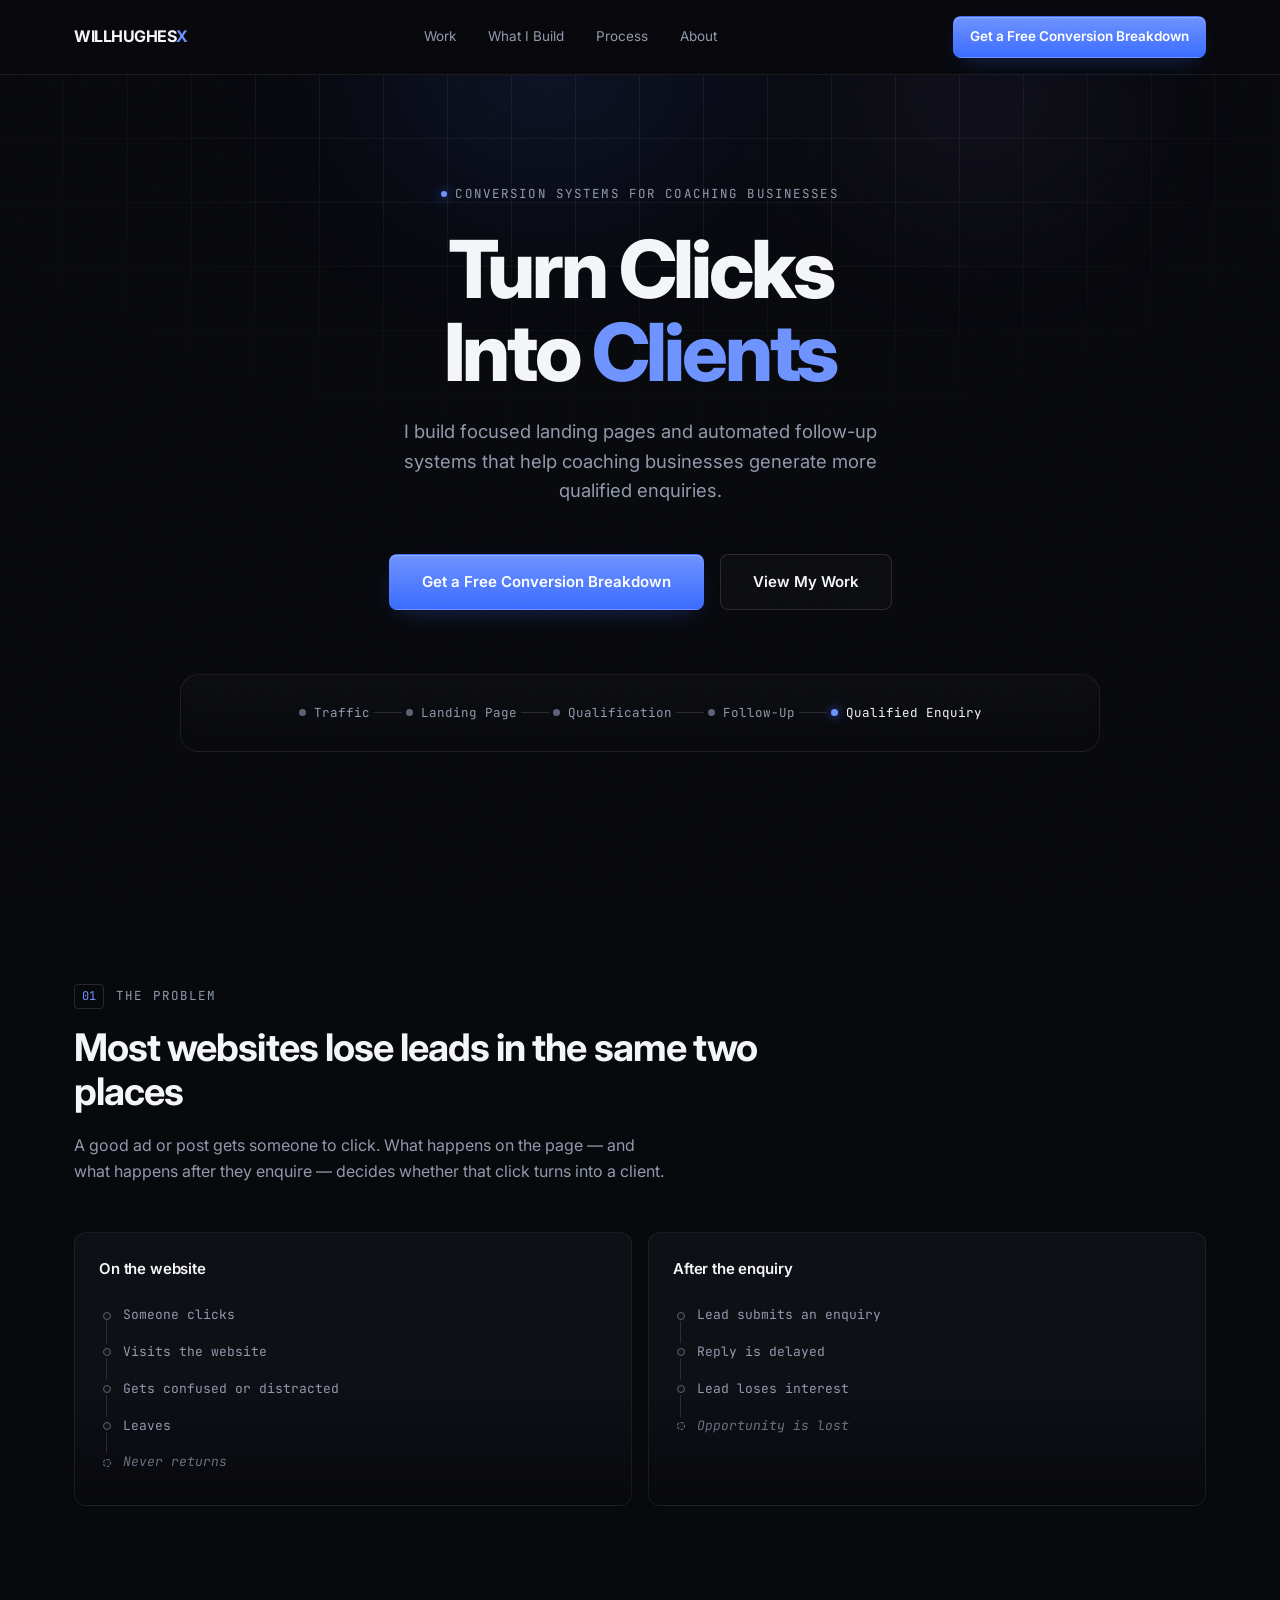
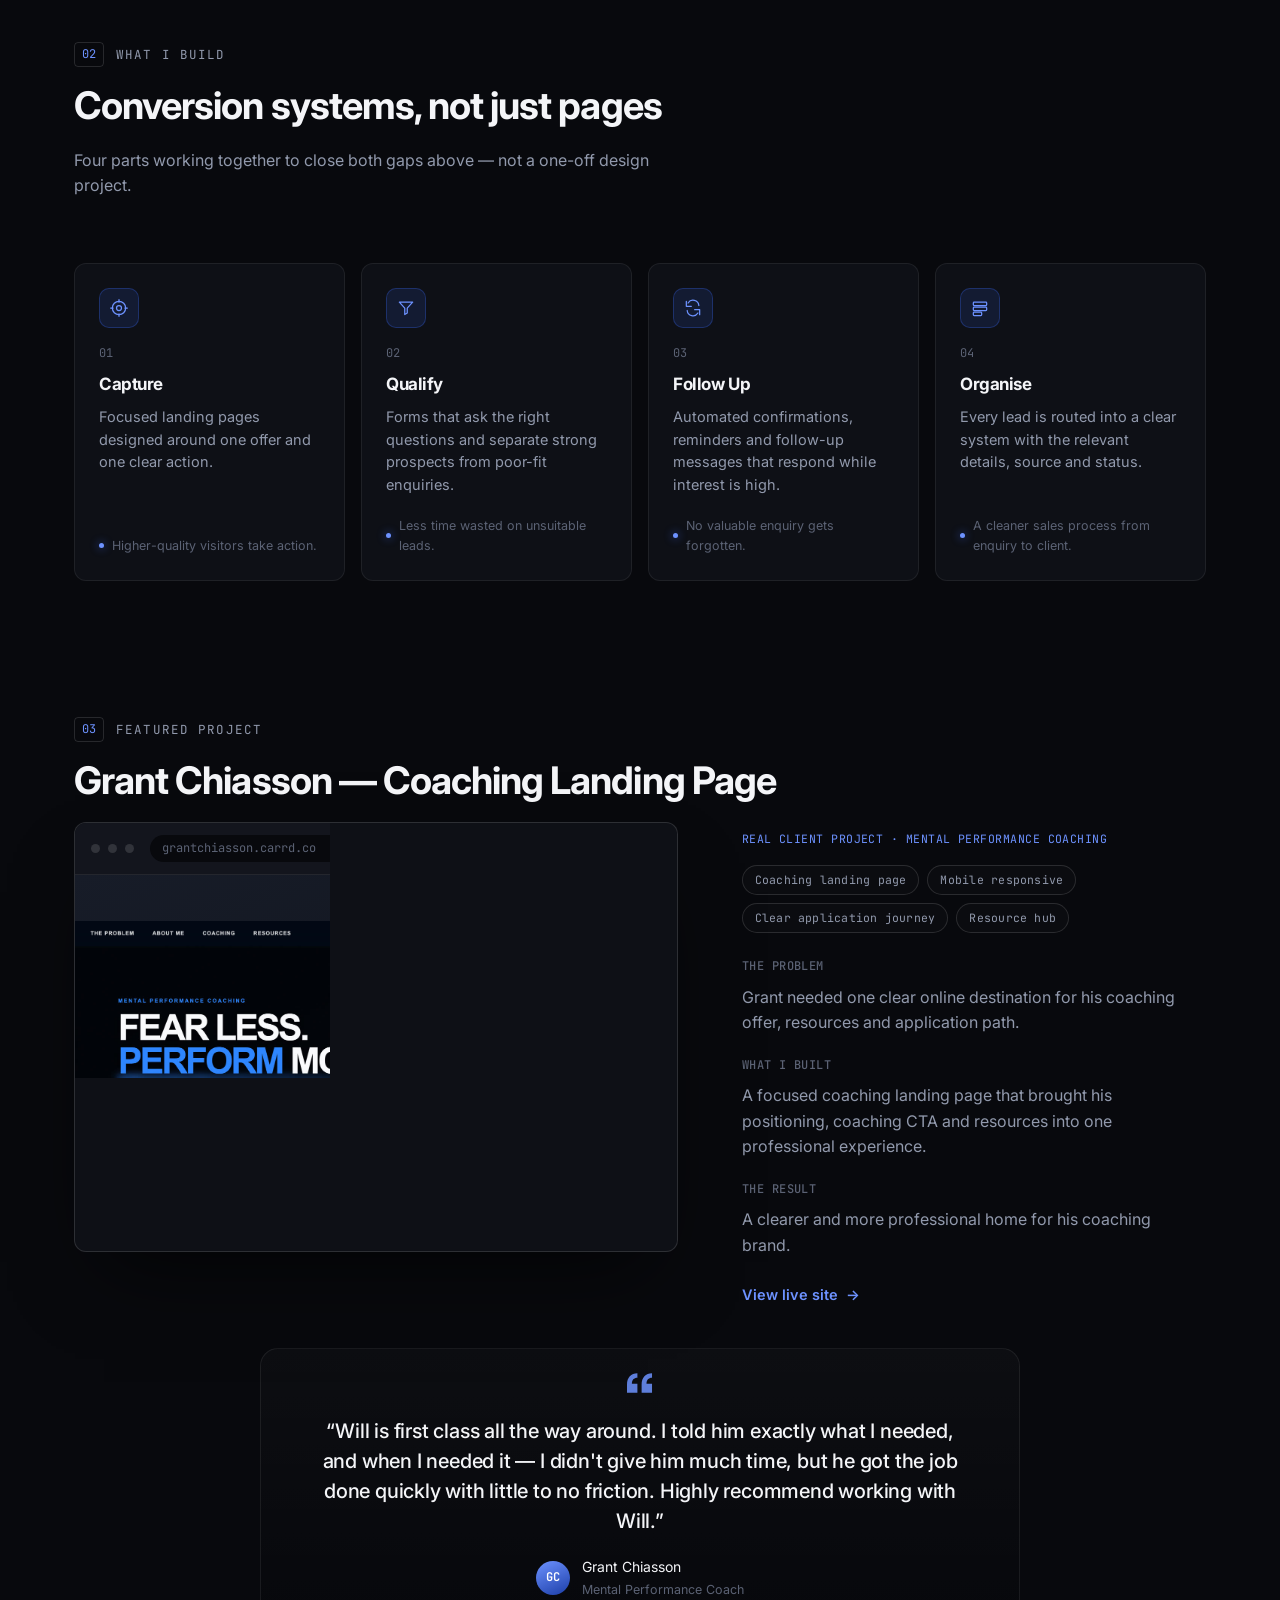
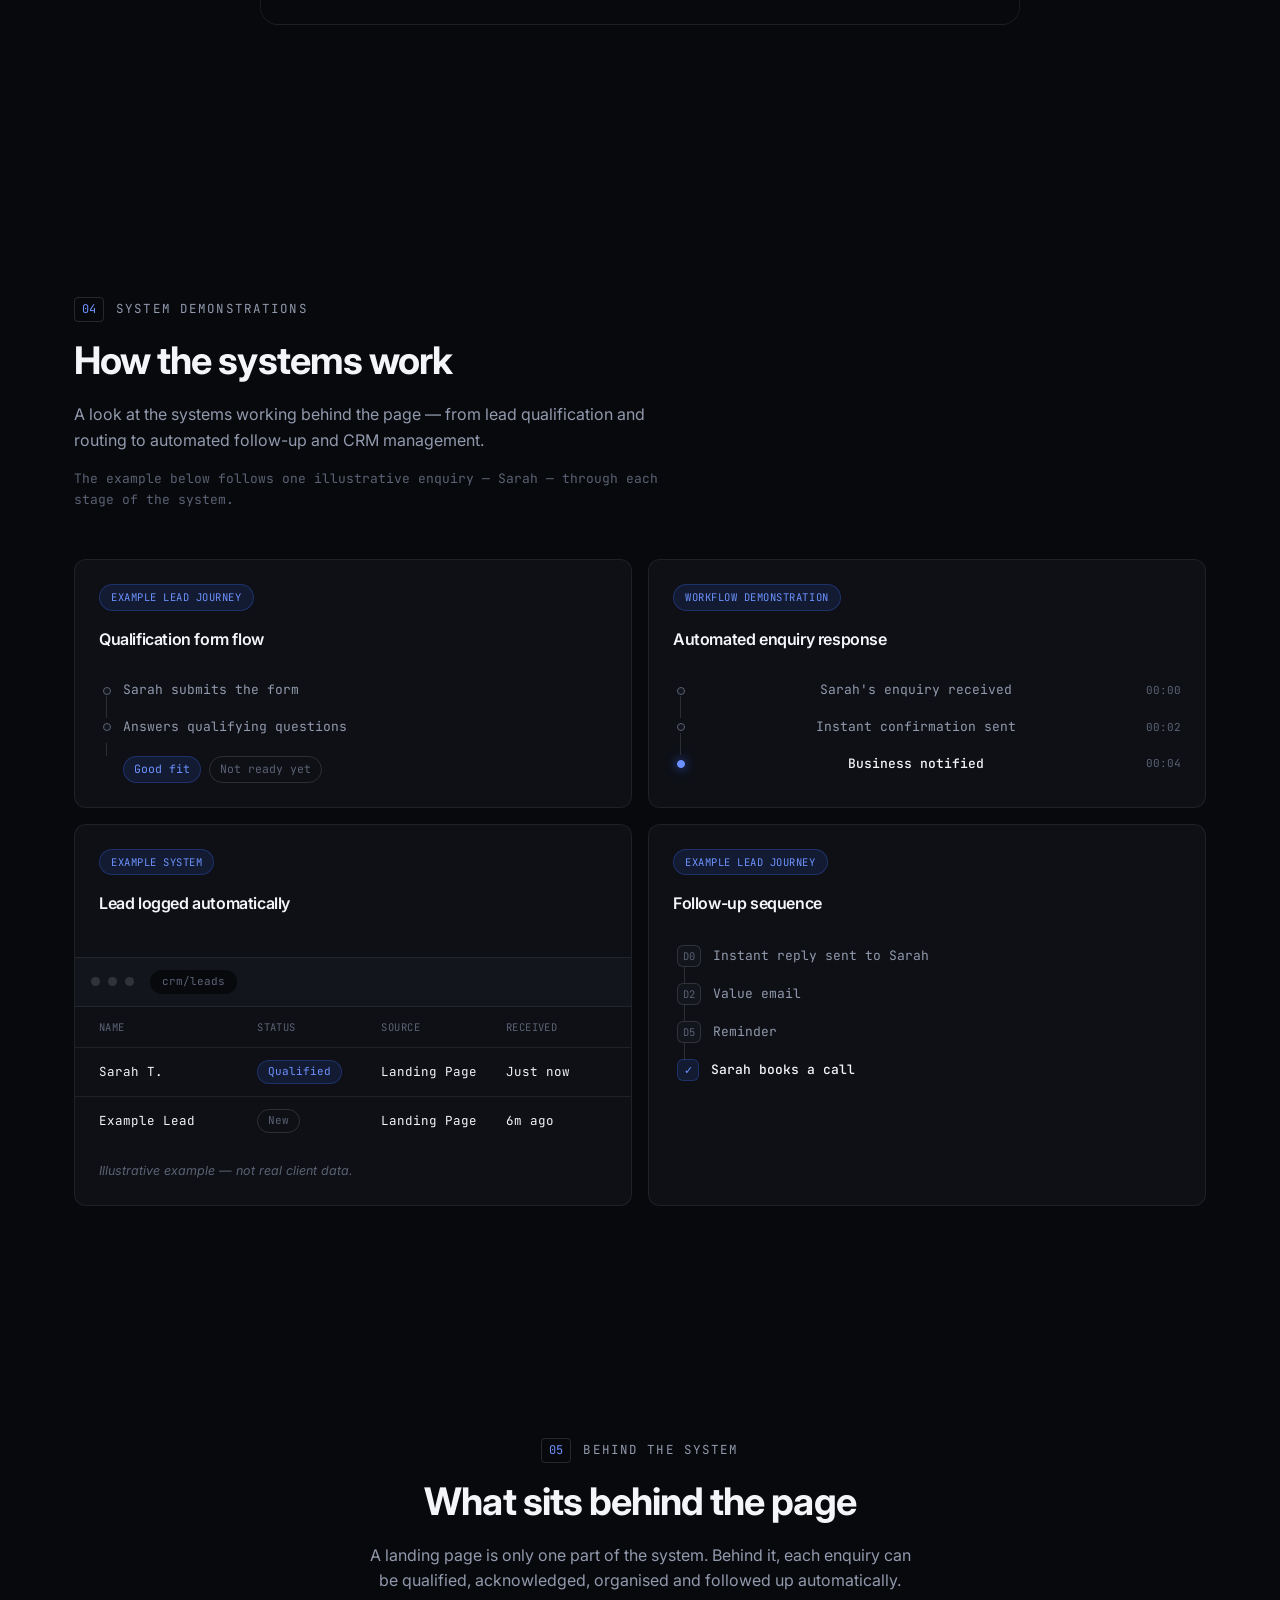
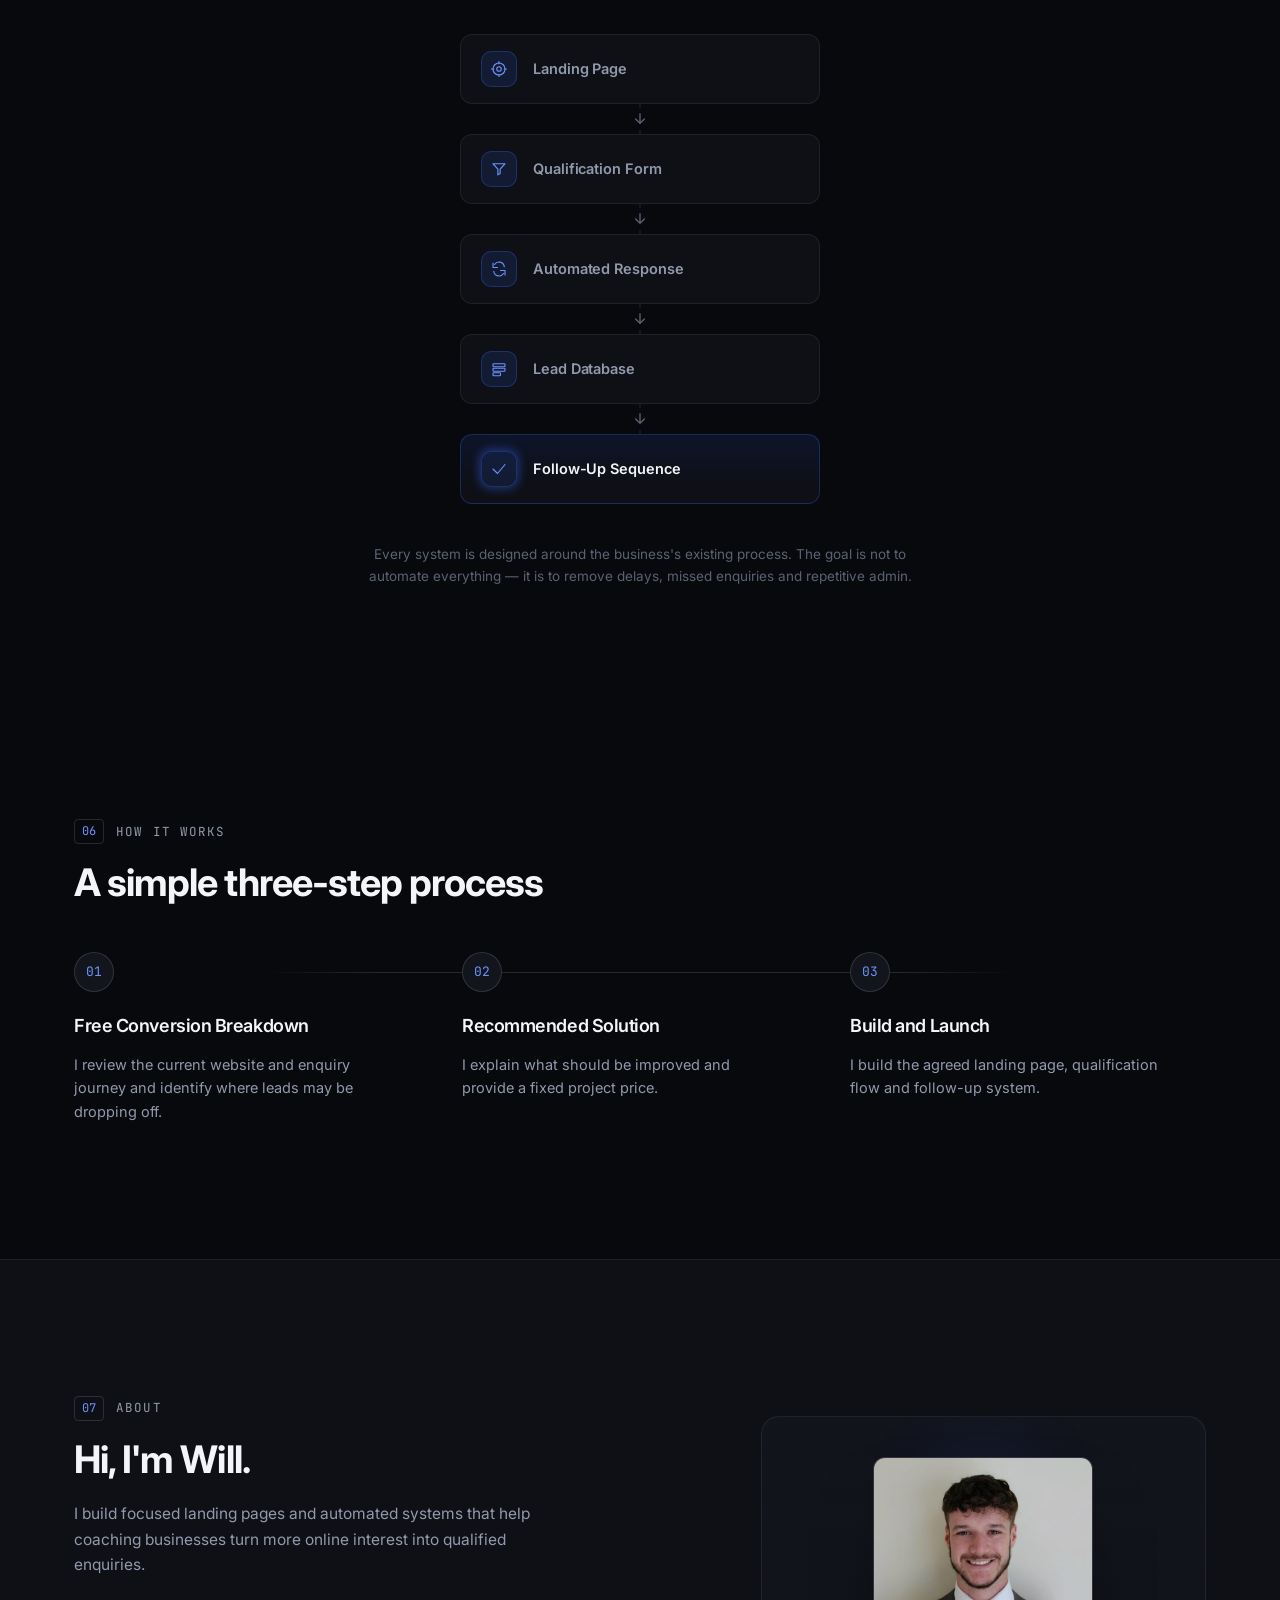
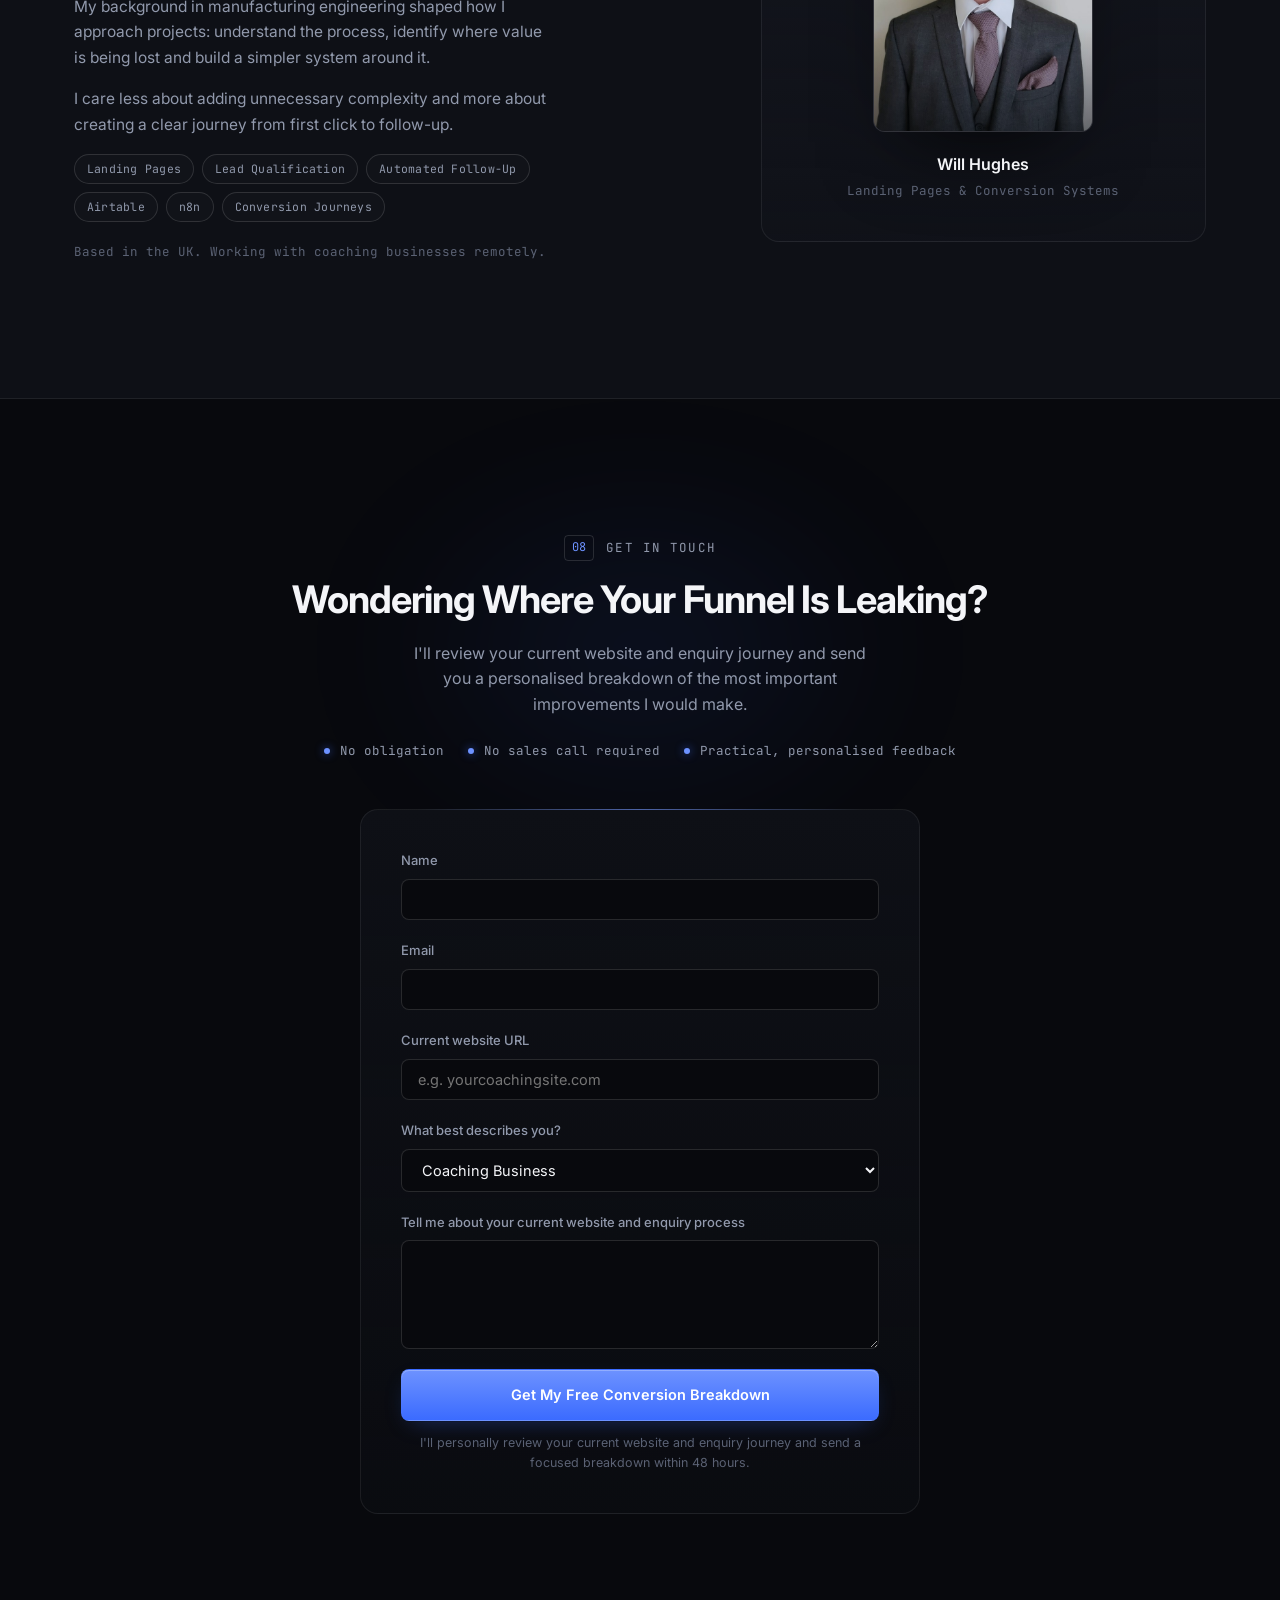
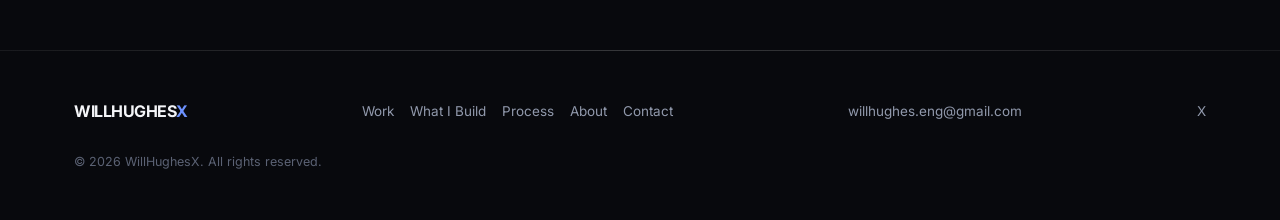
==== commit 2abc9c90: "Fix image URLs in meta tags for SEO Updated Open Graph and Twitter image meta tags to use the correc" ====
--- a/WillHughesxLandingPage/index.html
+++ b/WillHughesxLandingPage/index.html
@@ -16,7 +16,7 @@
 </script>
 <meta property="og:title" content="WillHughesX | Turn Clicks Into Clients">
 <meta property="og:description" content="Focused landing pages and automated follow-up systems that help coaching businesses generate more qualified enquiries.">
-<meta property="og:image" content="https://willhughesx.com/carrdimage.png">
+<meta property="og:image" content="https://willhughesx.com/CarrdImage.png">
 <meta property="og:url" content="https://willhughesx.com">
 <meta property="og:type" content="website">
 <meta property="og:image:width" content="1200">
@@ -26,7 +26,7 @@
 <meta name="twitter:card" content="summary_large_image">
 <meta name="twitter:title" content="WillHughesX | Turn Clicks Into Clients">
 <meta name="twitter:description" content="Focused landing pages and automated follow-up systems that help coaching businesses generate more qualified enquiries.">
-<meta name="twitter:image" content="https://willhughesx.com/carrdimage.png">
+<meta name="twitter:image" content="https://willhughesx.com/CarrdImage.png">
 <meta charset="UTF-8">
 <meta name="viewport" content="width=device-width, initial-scale=1.0">
 
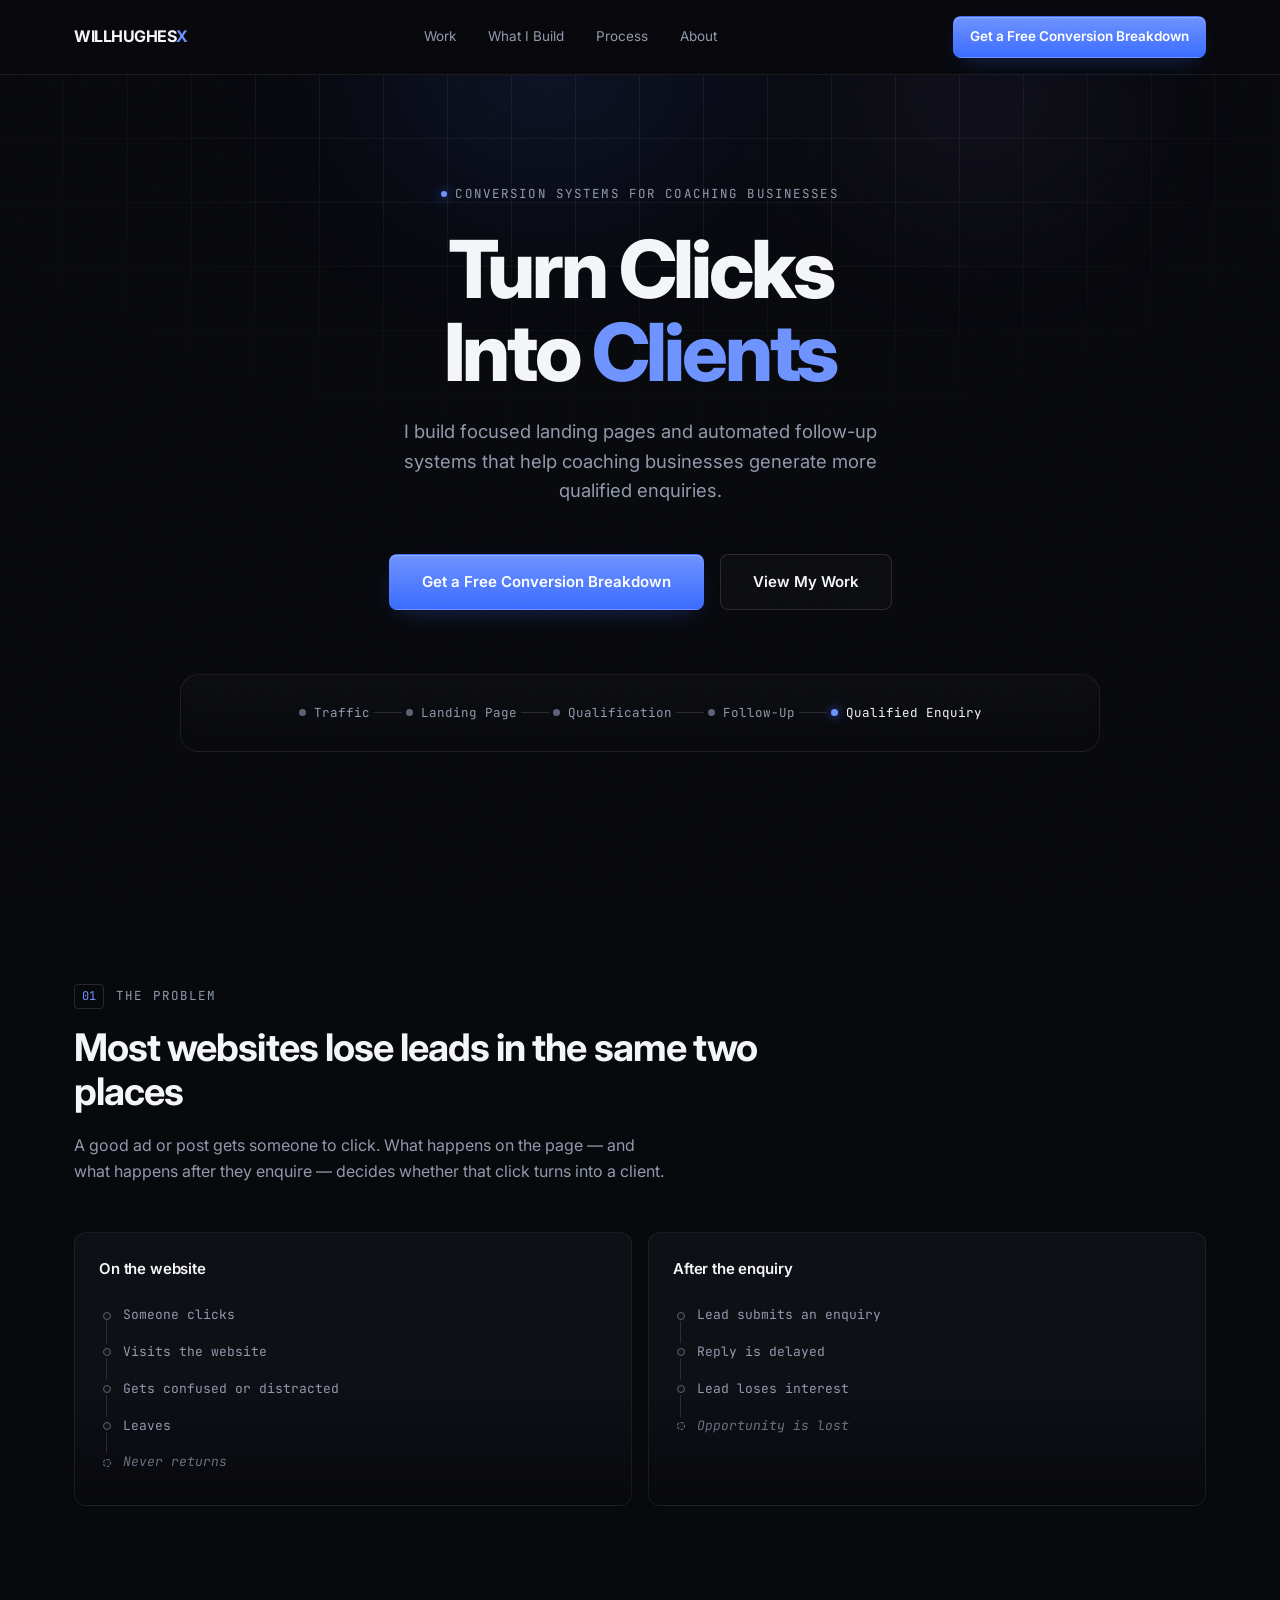
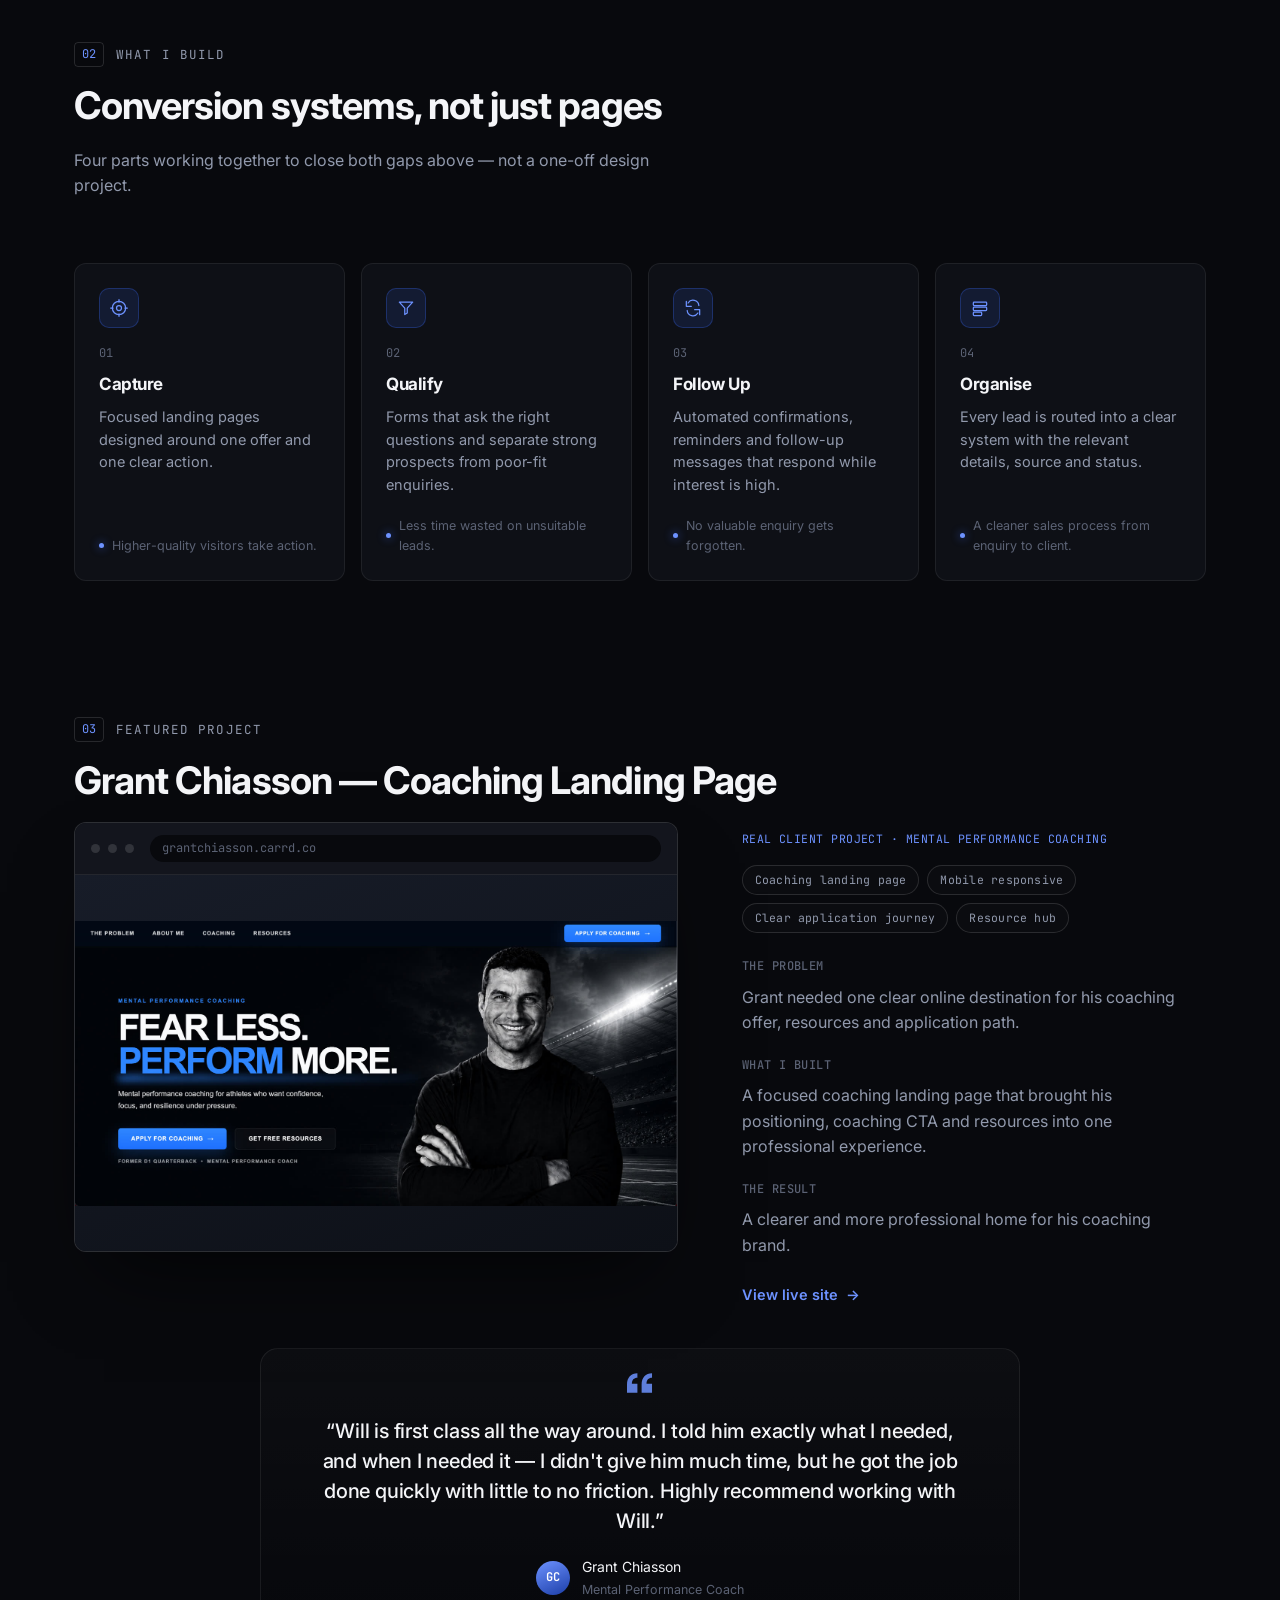
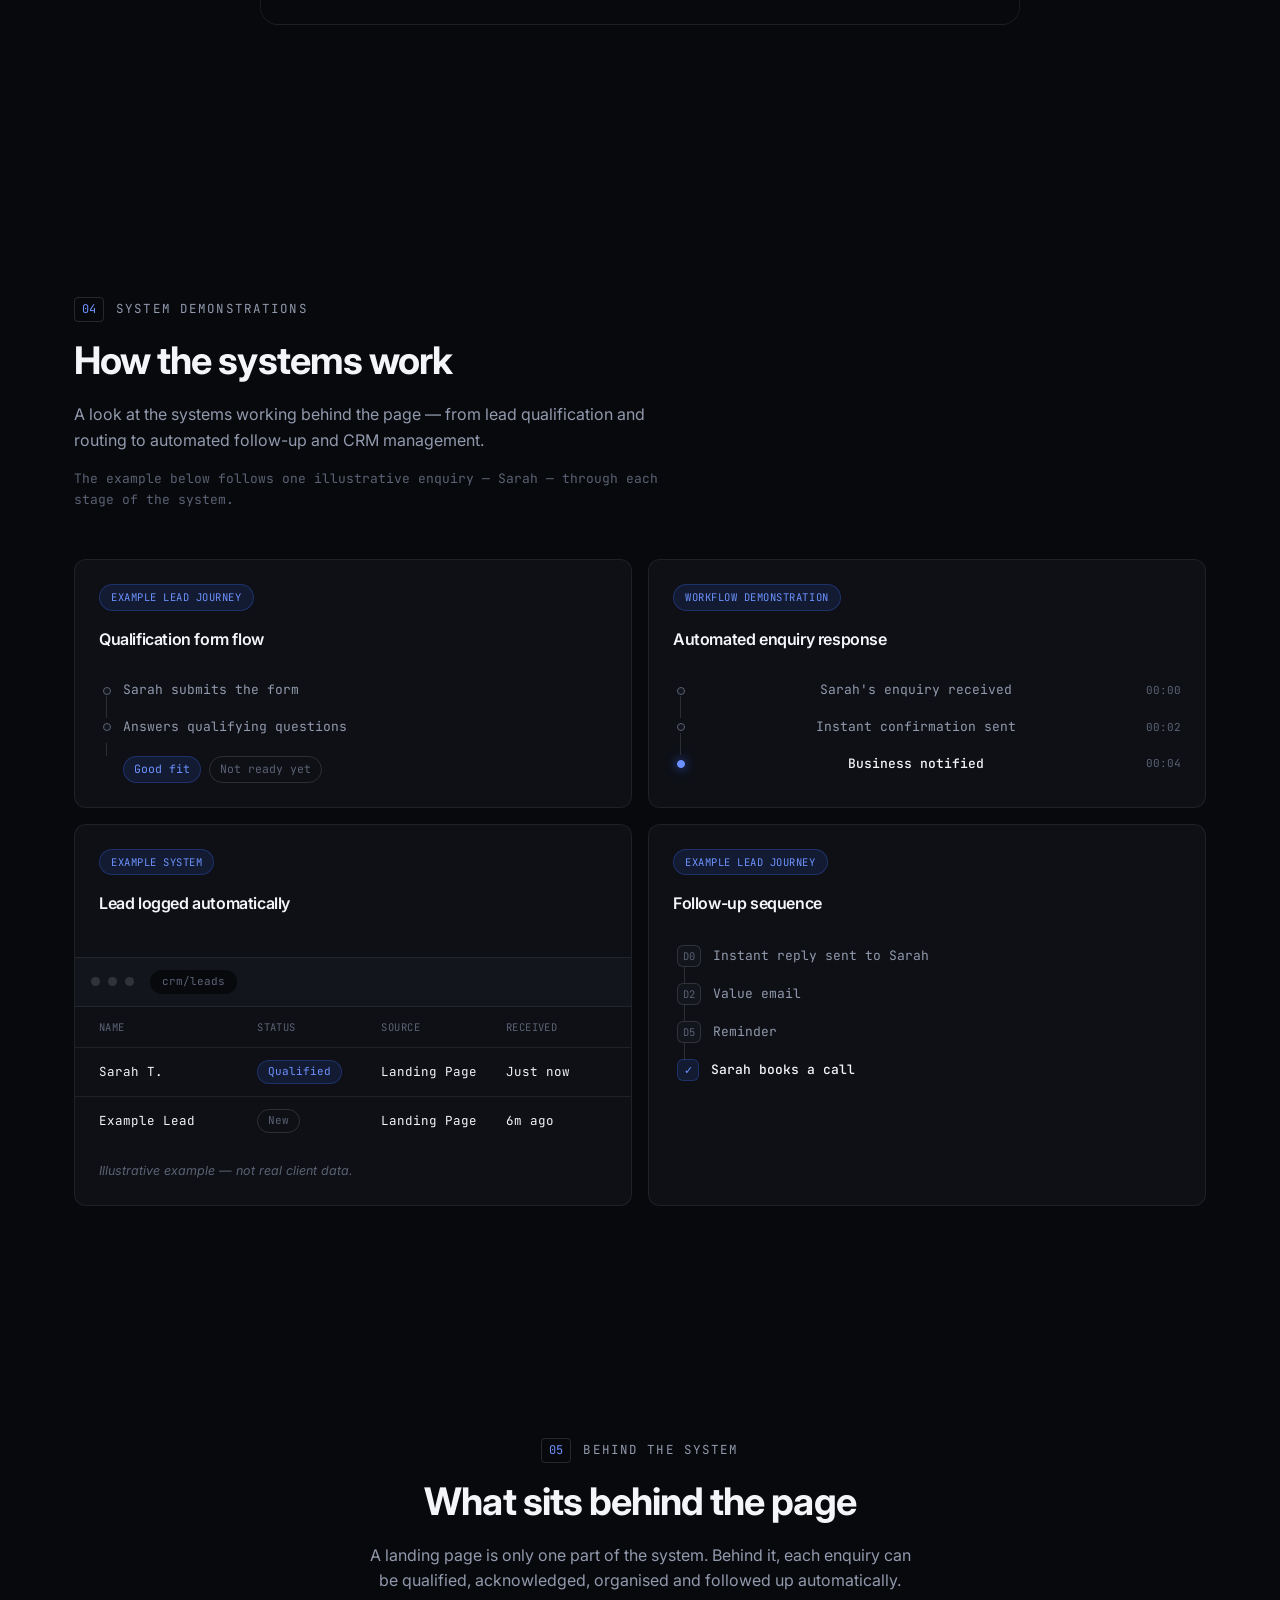
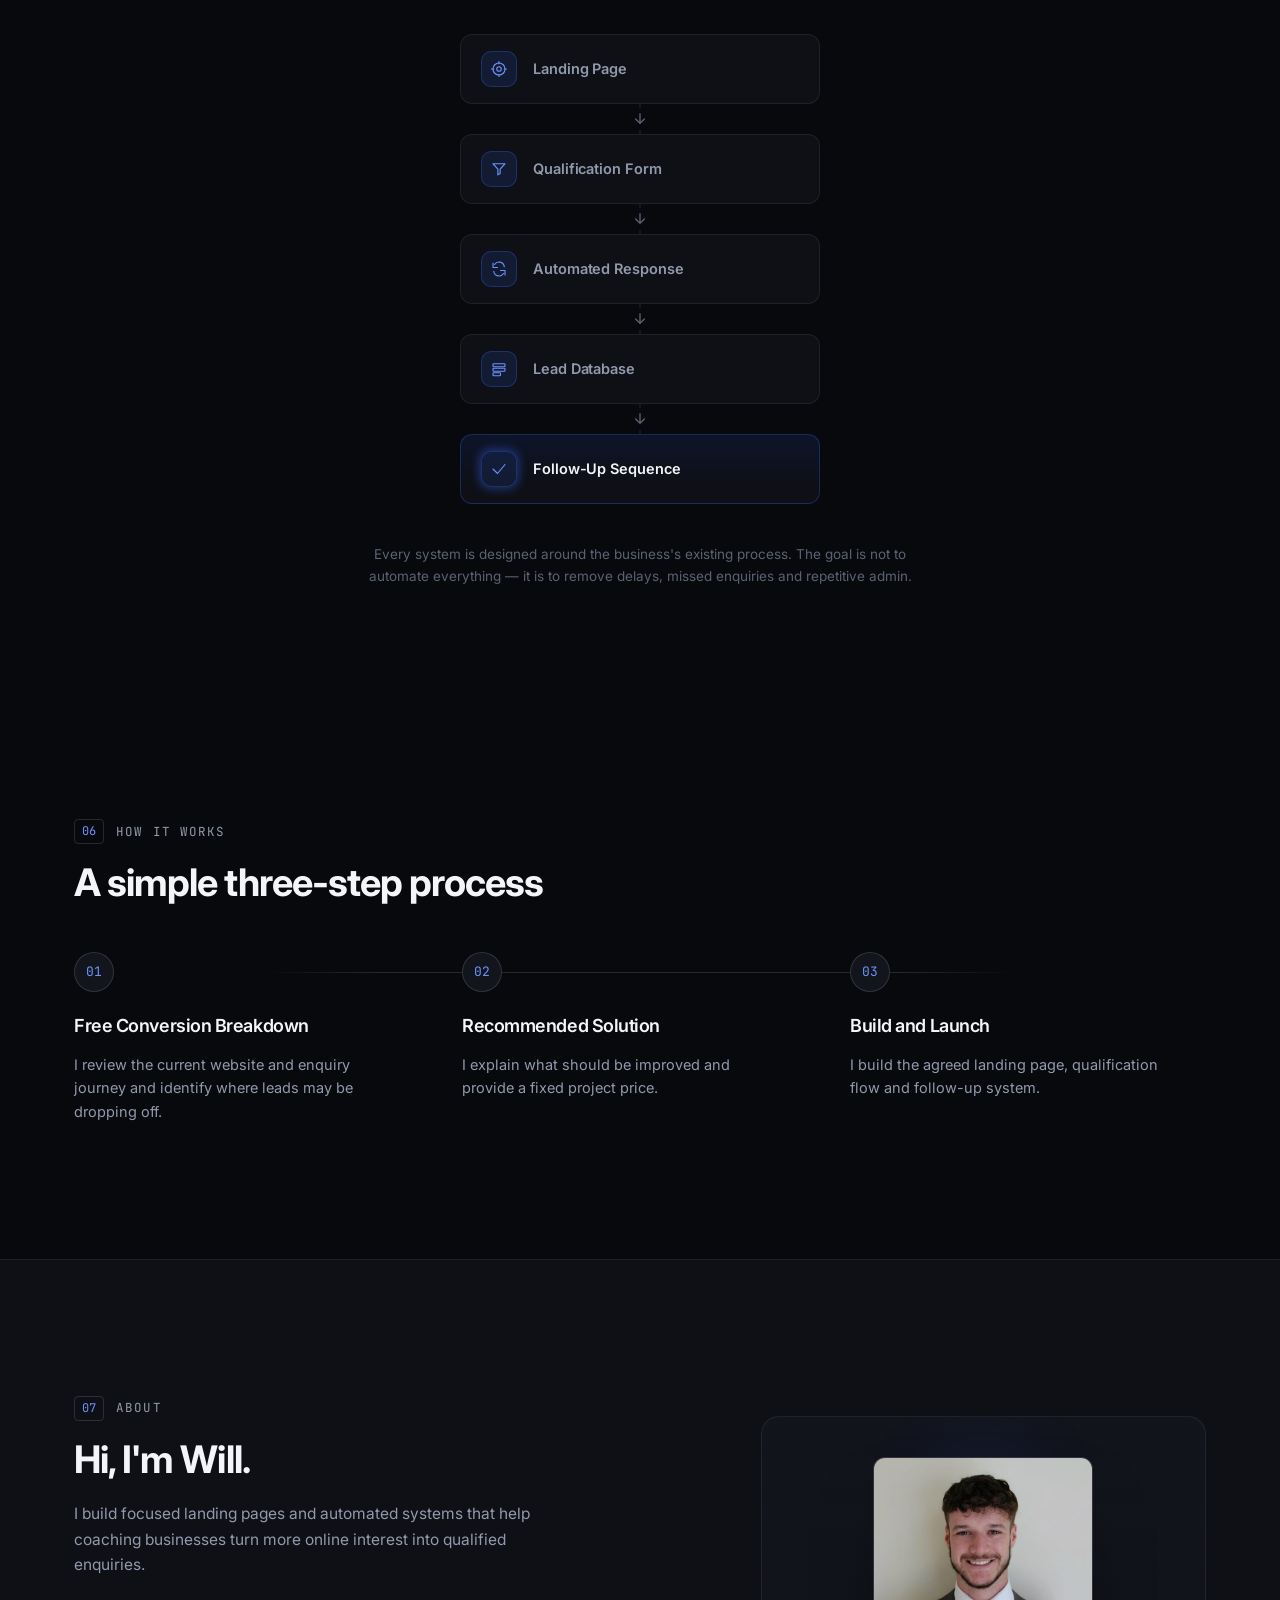
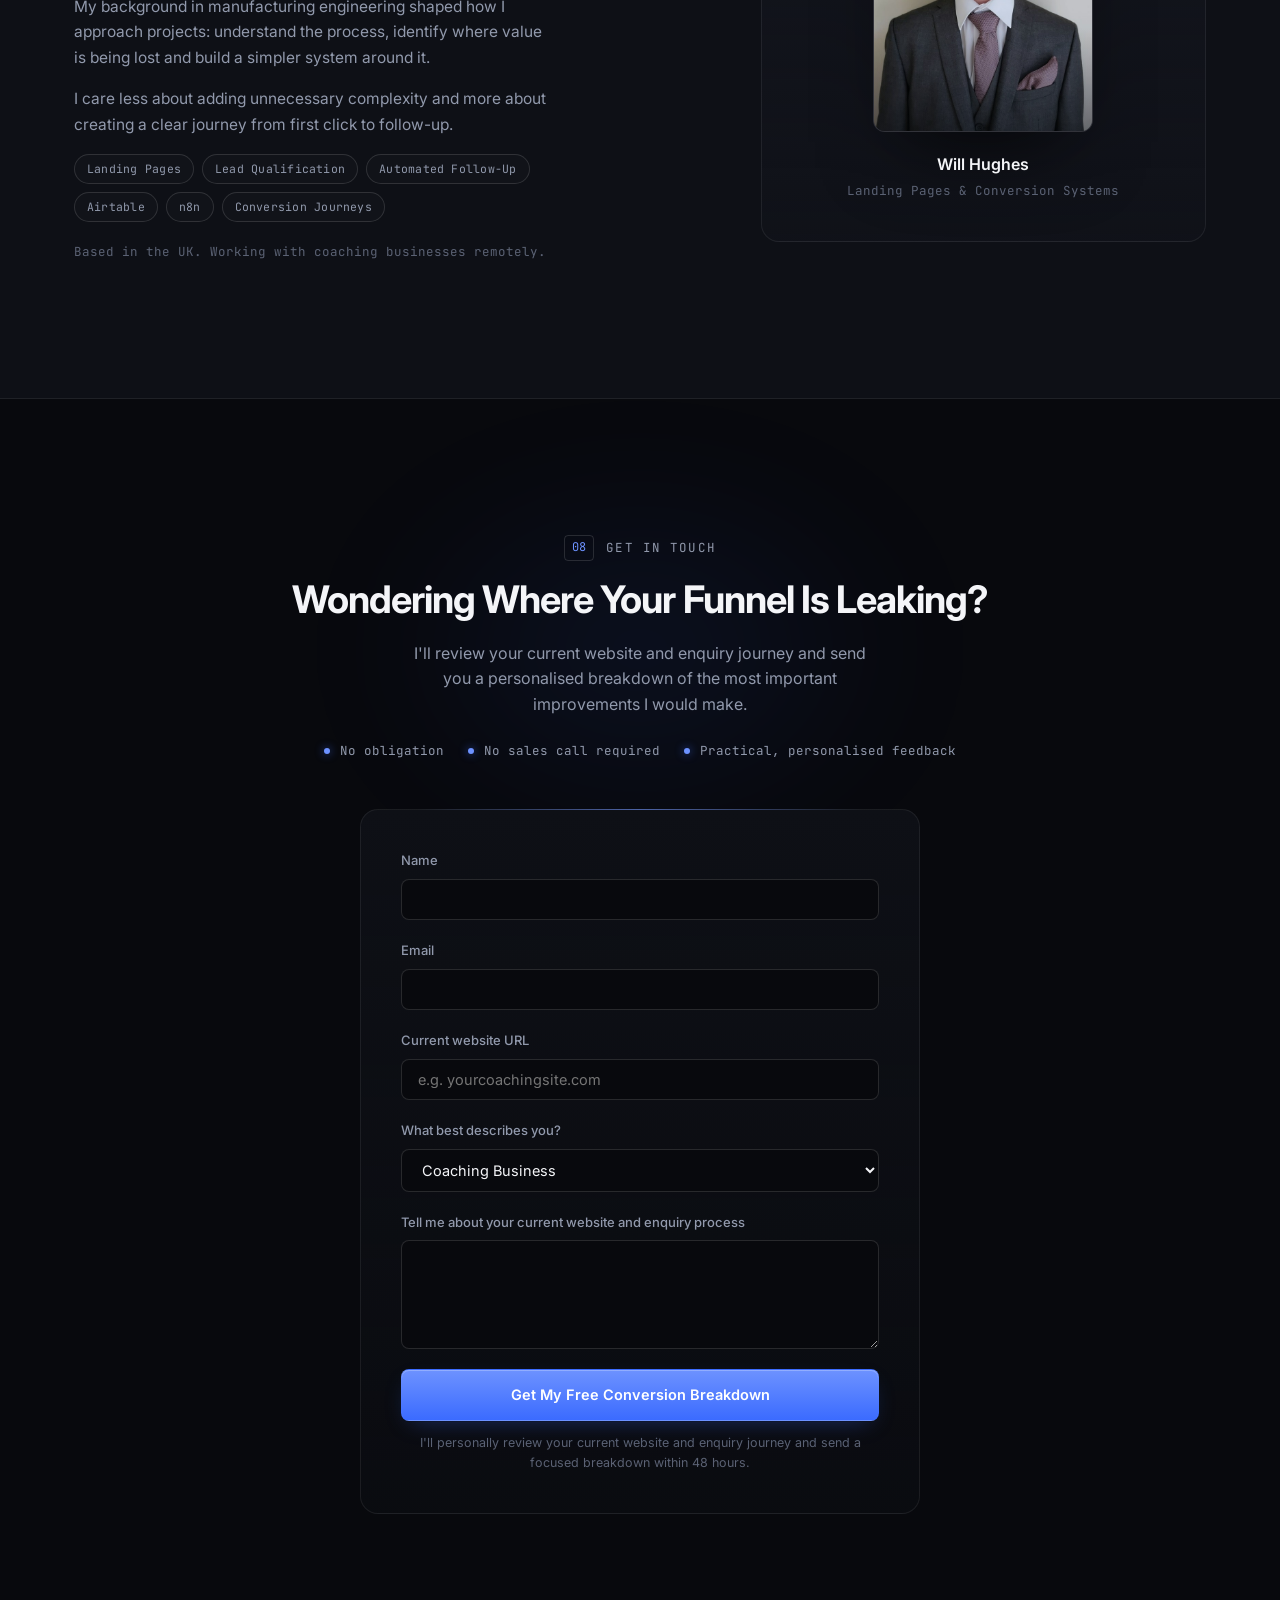
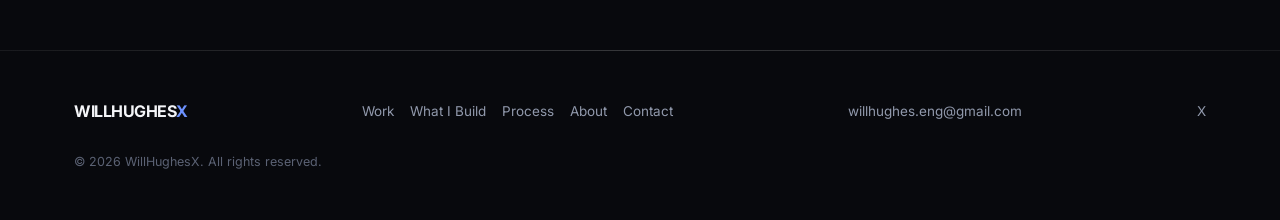
==== commit 89a229eb: "Change Open Graph and Twitter image meta tags Updated Open Graph and Twitter meta tags for better sh" ====
--- a/WillHughesxLandingPage/index.html
+++ b/WillHughesxLandingPage/index.html
@@ -16,8 +16,8 @@
 </script>
 <meta property="og:title" content="WillHughesX | Turn Clicks Into Clients">
 <meta property="og:description" content="Focused landing pages and automated follow-up systems that help coaching businesses generate more qualified enquiries.">
-<meta property="og:image" content="https://willhughesx.com/CarrdImage.png">
-<meta property="og:url" content="https://willhughesx.com">
+<meta property="og:image" content="https://willhughesx.com/x-card-final-v2.png">
+<meta name="twitter:image" content="https://willhughesx.com/x-card-final-v2.png">
 <meta property="og:type" content="website">
 <meta property="og:image:width" content="1200">
 <meta property="og:image:height" content="628">
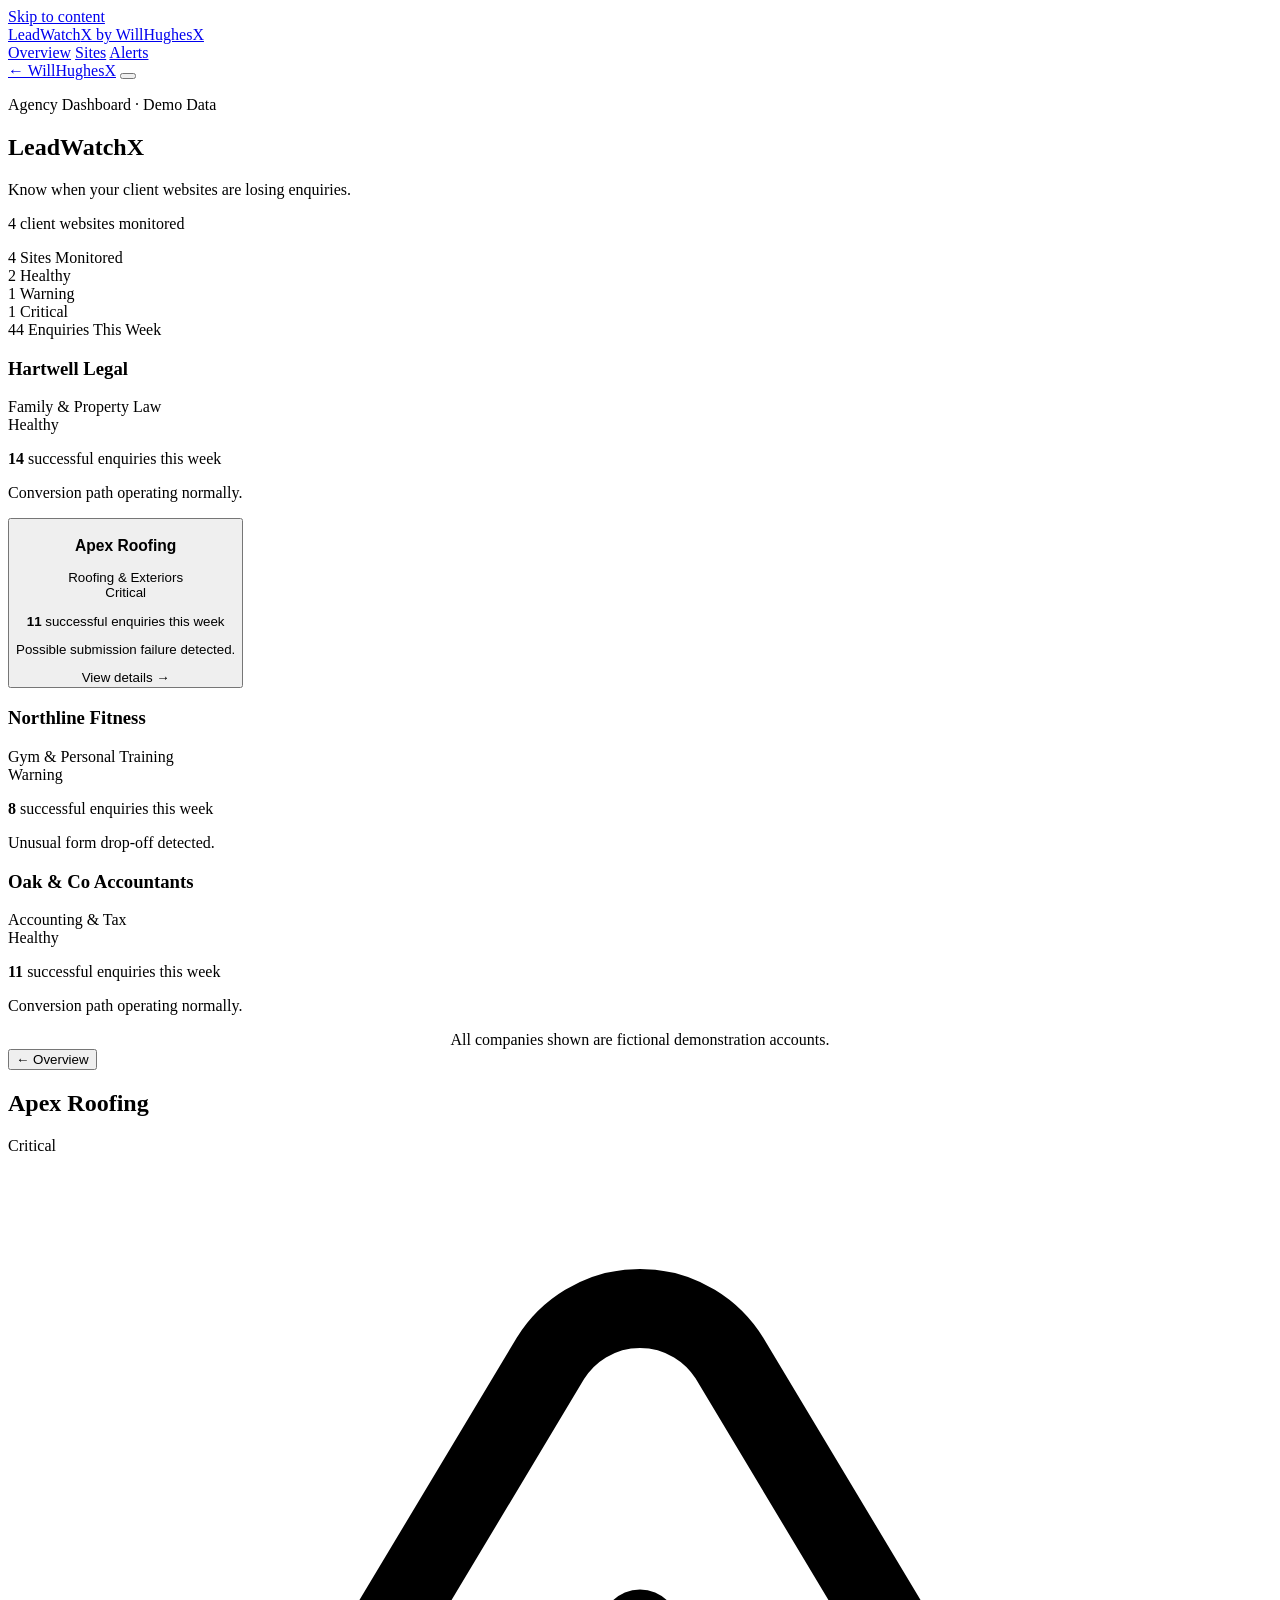
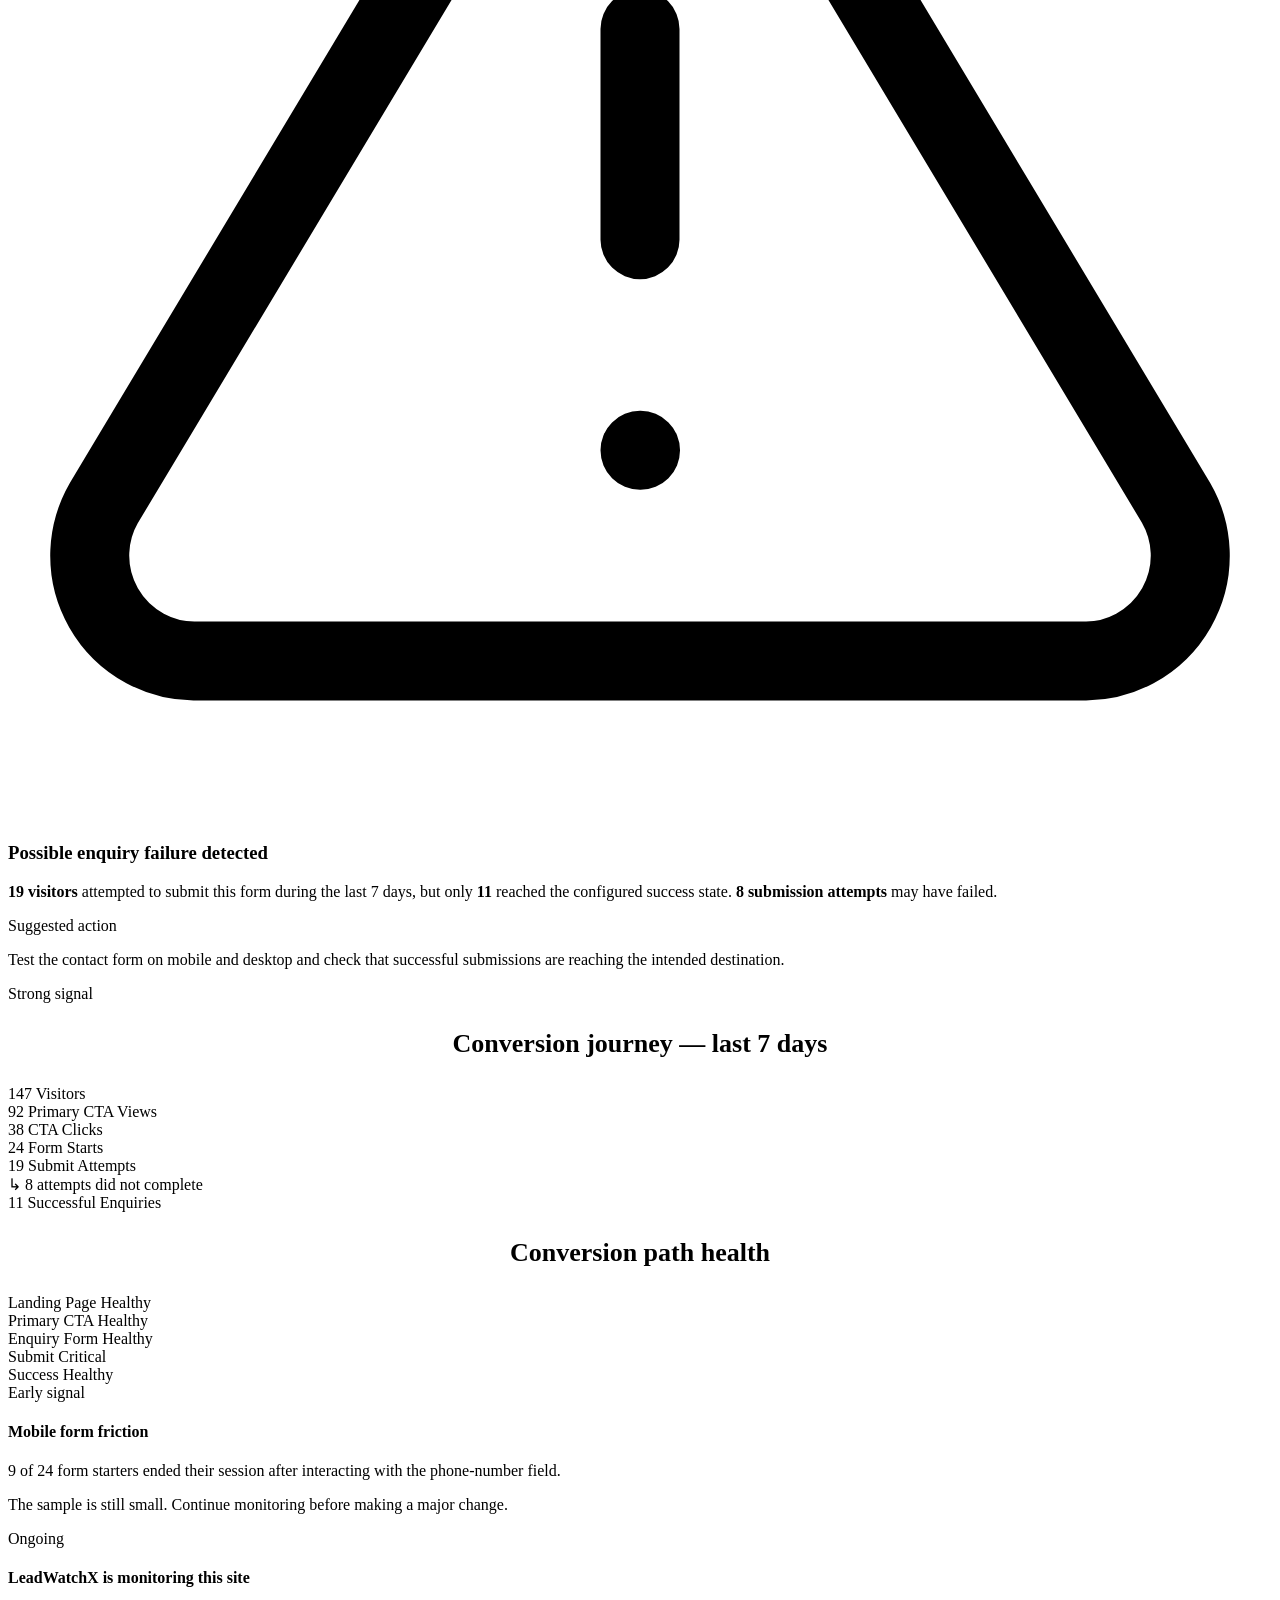
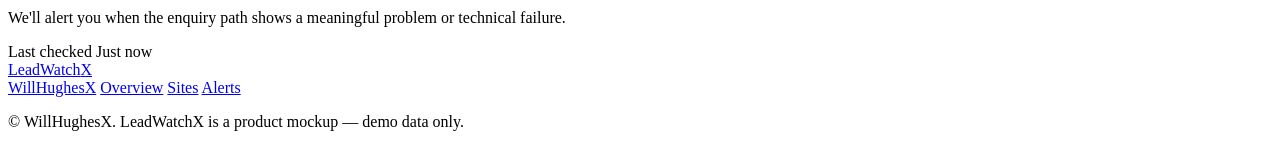
==== commit 2584f319: "LeadWatch Update" ====
--- a/WillHughesxLandingPage/index.html
+++ b/WillHughesxLandingPage/index.html
@@ -1,76 +1,45 @@
 <!DOCTYPE html>
 <html lang="en">
 <head>
-     <!-- Google tag (gtag.js) -->
-<script async src="https://www.googletagmanager.com/gtag/js?id=G-0BXD778Z04"></script>
-
-<script>
-  window.dataLayer = window.dataLayer || [];
-
-  function gtag() {
-    dataLayer.push(arguments);
-  }
-
-  gtag('js', new Date());
-  gtag('config', 'G-0BXD778Z04');
-</script>
-<meta property="og:title" content="WillHughesX | Turn Clicks Into Clients">
-<meta property="og:description" content="Focused landing pages and automated follow-up systems that help coaching businesses generate more qualified enquiries.">
-<meta property="og:image" content="https://willhughesx.com/x-card-final-v2.png">
-<meta name="twitter:image" content="https://willhughesx.com/x-card-final-v2.png">
-<meta property="og:type" content="website">
-<meta property="og:image:width" content="1200">
-<meta property="og:image:height" content="628">
-<meta property="og:image:alt" content="WillHughesX conversion systems for coaching businesses">
-
-<meta name="twitter:card" content="summary_large_image">
-<meta name="twitter:title" content="WillHughesX | Turn Clicks Into Clients">
-<meta name="twitter:description" content="Focused landing pages and automated follow-up systems that help coaching businesses generate more qualified enquiries.">
-<meta name="twitter:image" content="https://willhughesx.com/CarrdImage.png">
 <meta charset="UTF-8">
 <meta name="viewport" content="width=device-width, initial-scale=1.0">
-
-<title>WillHughesX — Turn Clicks Into Clients</title>
-<meta name="description" content="I build focused landing pages and automated follow-up systems that help coaching businesses turn more clicks into qualified enquiries.">
-
-<!-- ==========================================================
-     SOCIAL SHARE IMAGE
-     social-card.png lives in the repo root — replace the file
-     any time, filename can stay the same.
-     ========================================================== -->
+<title>LeadWatchX — Know when your client websites are losing enquiries</title>
+<meta name="description" content="LeadWatchX monitors your client websites' enquiry paths and tells you the moment one starts leaking leads. A product mockup by WillHughesX.">
+<meta name="robots" content="noindex">
 
 <link rel="preconnect" href="https://fonts.googleapis.com">
 <link rel="preconnect" href="https://fonts.gstatic.com" crossorigin>
 <link href="https://fonts.googleapis.com/css2?family=Inter:wght@400;500;600;700;800&family=JetBrains+Mono:wght@400;500&display=swap" rel="stylesheet">
 
-<link rel="stylesheet" href="styles.css">
+<link rel="stylesheet" href="../styles.css">
+<link rel="stylesheet" href="leadwatchx.css">
 </head>
 <body>
 
-<!-- Skip link for accessibility -->
 <a class="skip-link" href="#main">Skip to content</a>
 
-<!-- Decorative texture layers: grain + cursor spotlight + dot grid.
-     All aria-hidden, purely visual, no content. -->
 <div class="grain" aria-hidden="true"></div>
 <div class="spotlight" id="spotlight" aria-hidden="true"></div>
 
 <!-- ==========================================================
-     NAVIGATION
+     NAV — same structural pattern as the WillHughesX homepage nav,
+     re-branded for the product.
      ========================================================== -->
 <header class="nav" id="nav">
   <div class="nav__inner">
-    <a href="#top" class="nav__logo">WILLHUGHES<span class="nav__logo-accent">X</span></a>
+    <a href="#top" class="nav__logo lwx-nav__brand">
+      LeadWatch<span class="nav__logo-accent">X</span>
+      <span class="lwx-nav__by">by WillHughesX</span>
+    </a>
 
     <nav class="nav__links" id="nav-links">
-      <a href="#work">Work</a>
-      <a href="#build">What I Build</a>
-      <a href="#process">Process</a>
-      <a href="#about">About</a>
+      <a href="#top" data-lwx-nav="overview">Overview</a>
+      <a href="#sites" data-lwx-nav="overview">Sites</a>
+      <a href="#view-detail" data-lwx-open="apex">Alerts</a>
     </nav>
 
     <div class="nav__actions">
-      <a href="#contact" class="btn btn--primary btn--small"><span>Get a Free Conversion Breakdown</span></a>
+      <a href="../index.html" class="lwx-nav__back">← WillHughesX</a>
       <button class="nav__toggle" id="nav-toggle" aria-label="Toggle menu" aria-expanded="false">
         <span></span><span></span><span></span>
       </button>
@@ -81,513 +50,241 @@
 <main id="main">
 
   <!-- ==========================================================
-       1. HERO
+       VIEW 1 — AGENCY OVERVIEW
        ========================================================== -->
-  <section class="hero" id="top">
-    <div class="hero__bg" aria-hidden="true">
-      <div class="hero__grid"></div>
-      <div class="hero__aurora hero__aurora--1"></div>
-      <div class="hero__aurora hero__aurora--2"></div>
-    </div>
-    <div class="container hero__inner">
-      <p class="eyebrow eyebrow--center"><span class="eyebrow__dot" aria-hidden="true"></span>Conversion Systems For Coaching Businesses</p>
-      <h1 class="hero__headline">Turn Clicks<br>Into <span class="text-accent">Clients</span></h1>
-      <p class="hero__sub">I build focused landing pages and automated follow-up systems that help coaching businesses generate more qualified enquiries.</p>
-      <div class="hero__actions">
-        <a href="#contact" class="btn btn--primary btn--lg"><span>Get a Free Conversion Breakdown</span></a>
-        <a href="#work" class="btn btn--ghost btn--lg"><span>View My Work</span></a>
-      </div>
-
-      <div class="flow-diagram flow-diagram--hero" aria-label="How a visitor becomes a qualified enquiry">
-        <div class="flow-diagram__node">
-          <span class="flow-diagram__dot" aria-hidden="true"></span>
-          <span class="flow-diagram__label">Traffic</span>
-        </div>
-        <span class="flow-diagram__line" aria-hidden="true"></span>
-        <div class="flow-diagram__node">
-          <span class="flow-diagram__dot" aria-hidden="true"></span>
-          <span class="flow-diagram__label">Landing Page</span>
-        </div>
-        <span class="flow-diagram__line" aria-hidden="true"></span>
-        <div class="flow-diagram__node">
-          <span class="flow-diagram__dot" aria-hidden="true"></span>
-          <span class="flow-diagram__label">Qualification</span>
-        </div>
-        <span class="flow-diagram__line" aria-hidden="true"></span>
-        <div class="flow-diagram__node">
-          <span class="flow-diagram__dot" aria-hidden="true"></span>
-          <span class="flow-diagram__label">Follow-Up</span>
-        </div>
-        <span class="flow-diagram__line" aria-hidden="true"></span>
-        <div class="flow-diagram__node flow-diagram__node--accent">
-          <span class="flow-diagram__dot" aria-hidden="true"></span>
-          <span class="flow-diagram__label">Qualified Enquiry</span>
-        </div>
-      </div>
+  <section class="lwx-view is-active" id="view-overview">
+
+    <div class="lwx-header" id="top">
+      <div class="lwx-header__bg" aria-hidden="true"></div>
+      <div class="container lwx-header__inner">
+        <p class="eyebrow eyebrow--center"><span class="eyebrow__dot" aria-hidden="true"></span>Agency Dashboard · Demo Data</p>
+        <h1 class="lwx-header__title">LeadWatch<span class="text-accent">X</span></h1>
+        <p class="lwx-header__sub">Know when your client websites are losing enquiries.</p>
+        <p class="lwx-header__meta">4 client websites monitored</p>
+      </div>
+    </div>
+
+    <div class="container">
+
+      <!-- Summary cards -->
+      <div class="lwx-summary">
+        <div class="lwx-stat">
+          <span class="lwx-stat__value">4</span>
+          <span class="lwx-stat__label">Sites Monitored</span>
+        </div>
+        <div class="lwx-stat lwx-stat--green">
+          <span class="lwx-stat__value">2</span>
+          <span class="lwx-stat__label">Healthy</span>
+        </div>
+        <div class="lwx-stat lwx-stat--amber">
+          <span class="lwx-stat__value">1</span>
+          <span class="lwx-stat__label">Warning</span>
+        </div>
+        <div class="lwx-stat lwx-stat--red">
+          <span class="lwx-stat__value">1</span>
+          <span class="lwx-stat__label">Critical</span>
+        </div>
+        <div class="lwx-stat">
+          <span class="lwx-stat__value">44</span>
+          <span class="lwx-stat__label">Enquiries This Week</span>
+        </div>
+      </div>
+
+      <!-- Site cards -->
+      <div class="lwx-sites" id="sites">
+
+        <div class="lwx-site-card">
+          <div class="lwx-site-card__top">
+            <div>
+              <h3 class="lwx-site-card__name">Hartwell Legal</h3>
+              <span class="lwx-site-card__industry">Family &amp; Property Law</span>
+            </div>
+            <span class="lwx-status lwx-status--healthy"><span class="lwx-status__dot" aria-hidden="true"></span>Healthy</span>
+          </div>
+          <p class="lwx-site-card__stat"><b>14</b> successful enquiries this week</p>
+          <p class="lwx-site-card__msg">Conversion path operating normally.</p>
+        </div>
+
+        <button class="lwx-site-card lwx-site-card--clickable" type="button" data-lwx-open="apex" aria-controls="view-detail">
+          <div class="lwx-site-card__top">
+            <div>
+              <h3 class="lwx-site-card__name">Apex Roofing</h3>
+              <span class="lwx-site-card__industry">Roofing &amp; Exteriors</span>
+            </div>
+            <span class="lwx-status lwx-status--critical"><span class="lwx-status__dot" aria-hidden="true"></span>Critical</span>
+          </div>
+          <p class="lwx-site-card__stat"><b>11</b> successful enquiries this week</p>
+          <p class="lwx-site-card__msg">Possible submission failure detected.</p>
+          <span class="lwx-site-card__cta">View details <span aria-hidden="true">→</span></span>
+        </button>
+
+        <div class="lwx-site-card">
+          <div class="lwx-site-card__top">
+            <div>
+              <h3 class="lwx-site-card__name">Northline Fitness</h3>
+              <span class="lwx-site-card__industry">Gym &amp; Personal Training</span>
+            </div>
+            <span class="lwx-status lwx-status--warning"><span class="lwx-status__dot" aria-hidden="true"></span>Warning</span>
+          </div>
+          <p class="lwx-site-card__stat"><b>8</b> successful enquiries this week</p>
+          <p class="lwx-site-card__msg">Unusual form drop-off detected.</p>
+        </div>
+
+        <div class="lwx-site-card">
+          <div class="lwx-site-card__top">
+            <div>
+              <h3 class="lwx-site-card__name">Oak &amp; Co Accountants</h3>
+              <span class="lwx-site-card__industry">Accounting &amp; Tax</span>
+            </div>
+            <span class="lwx-status lwx-status--healthy"><span class="lwx-status__dot" aria-hidden="true"></span>Healthy</span>
+          </div>
+          <p class="lwx-site-card__stat"><b>11</b> successful enquiries this week</p>
+          <p class="lwx-site-card__msg">Conversion path operating normally.</p>
+        </div>
+
+      </div>
+
+      <p class="lwx-header__meta" style="text-align:center; margin-bottom: var(--space-10);">All companies shown are fictional demonstration accounts.</p>
+
     </div>
   </section>
 
   <!-- ==========================================================
-       2. THE PROBLEM
+       VIEW 2 — CLIENT DETAIL (Apex Roofing)
        ========================================================== -->
-  <section class="problem" id="problem">
-    <div class="container">
-      <div class="section-head">
-        <span class="section-head__index">01</span>
-        <p class="eyebrow">The Problem</p>
-      </div>
-      <h2 class="section-title">Most websites lose leads in the same two places</h2>
-      <p class="problem__intro">A good ad or post gets someone to click. What happens on the page — and what happens after they enquire — decides whether that click turns into a client.</p>
-
-      <div class="problem__flows">
-        <div class="problem-flow">
-          <h3 class="problem-flow__title">On the website</h3>
-          <div class="timeline timeline--problem">
-            <div class="timeline__row"><span class="timeline__dot"></span><span class="timeline__text">Someone clicks</span></div>
-            <div class="timeline__row"><span class="timeline__dot"></span><span class="timeline__text">Visits the website</span></div>
-            <div class="timeline__row"><span class="timeline__dot"></span><span class="timeline__text">Gets confused or distracted</span></div>
-            <div class="timeline__row"><span class="timeline__dot"></span><span class="timeline__text">Leaves</span></div>
-            <div class="timeline__row timeline__row--end"><span class="timeline__dot timeline__dot--end"></span><span class="timeline__text timeline__text--end">Never returns</span></div>
-          </div>
-        </div>
-
-        <div class="problem-flow">
-          <h3 class="problem-flow__title">After the enquiry</h3>
-          <div class="timeline timeline--problem">
-            <div class="timeline__row"><span class="timeline__dot"></span><span class="timeline__text">Lead submits an enquiry</span></div>
-            <div class="timeline__row"><span class="timeline__dot"></span><span class="timeline__text">Reply is delayed</span></div>
-            <div class="timeline__row"><span class="timeline__dot"></span><span class="timeline__text">Lead loses interest</span></div>
-            <div class="timeline__row timeline__row--end"><span class="timeline__dot timeline__dot--end"></span><span class="timeline__text timeline__text--end">Opportunity is lost</span></div>
-          </div>
-        </div>
-      </div>
+  <section class="lwx-view" id="view-detail">
+    <div class="container" style="padding-top: var(--space-9);">
+
+      <div class="lwx-detail-header">
+        <button class="lwx-back" type="button" data-lwx-close aria-controls="view-overview">← Overview</button>
+      </div>
+
+      <div class="lwx-detail-title-row" style="margin-bottom: var(--space-9);">
+        <h2 class="lwx-detail-title">Apex Roofing</h2>
+        <span class="lwx-status lwx-status--critical"><span class="lwx-status__dot" aria-hidden="true"></span>Critical</span>
+      </div>
+
+      <!-- Main alert -->
+      <div class="lwx-alert">
+        <div class="lwx-alert__top">
+          <span class="lwx-alert__icon" aria-hidden="true">
+            <svg viewBox="0 0 24 24" fill="none"><path d="M12 9v4M12 17h.01M10.3 3.86 1.82 18a2 2 0 0 0 1.71 3h16.94a2 2 0 0 0 1.71-3L13.7 3.86a2 2 0 0 0-3.4 0z" stroke="currentColor" stroke-width="1.5" stroke-linecap="round" stroke-linejoin="round"/></svg>
+          </span>
+          <h3 class="lwx-alert__title">Possible enquiry failure detected</h3>
+        </div>
+        <p class="lwx-alert__desc"><b>19 visitors</b> attempted to submit this form during the last 7 days, but only <b>11</b> reached the configured success state. <b>8 submission attempts</b> may have failed.</p>
+
+        <div class="lwx-alert__action">
+          <p class="lwx-alert__action-label">Suggested action</p>
+          <p class="lwx-alert__action-text">Test the contact form on mobile and desktop and check that successful submissions are reaching the intended destination.</p>
+        </div>
+
+        <span class="lwx-confidence">Strong signal</span>
+      </div>
+
+      <!-- Conversion journey -->
+      <h3 class="section-title" style="text-align:center; margin-left:auto; margin-right:auto; font-size: clamp(20px, 2.6vw, 26px);">Conversion journey — last 7 days</h3>
+      <div class="lwx-journey">
+        <div class="lwx-journey__step">
+          <span class="lwx-journey__num">147</span>
+          <span class="lwx-journey__label">Visitors</span>
+        </div>
+        <div class="lwx-journey__step">
+          <span class="lwx-journey__num">92</span>
+          <span class="lwx-journey__label">Primary CTA Views</span>
+        </div>
+        <div class="lwx-journey__step">
+          <span class="lwx-journey__num">38</span>
+          <span class="lwx-journey__label">CTA Clicks</span>
+        </div>
+        <div class="lwx-journey__step">
+          <span class="lwx-journey__num">24</span>
+          <span class="lwx-journey__label">Form Starts</span>
+        </div>
+        <div class="lwx-journey__step lwx-journey__step--drop">
+          <span class="lwx-journey__num">19</span>
+          <span class="lwx-journey__label">Submit Attempts</span>
+        </div>
+        <div class="lwx-journey__drop-note">↳ 8 attempts did not complete</div>
+        <div class="lwx-journey__step lwx-journey__step--final">
+          <span class="lwx-journey__num">11</span>
+          <span class="lwx-journey__label">Successful Enquiries</span>
+        </div>
+      </div>
+
+      <!-- Conversion path health -->
+      <h3 class="section-title" style="text-align:center; margin-left:auto; margin-right:auto; font-size: clamp(20px, 2.6vw, 26px);">Conversion path health</h3>
+      <div class="lwx-path">
+        <div class="lwx-path__step">
+          <span class="lwx-path__dot" aria-hidden="true"></span>
+          <span class="lwx-path__name">Landing Page</span>
+          <span class="lwx-path__state">Healthy</span>
+        </div>
+        <span class="lwx-path__line" aria-hidden="true"></span>
+        <div class="lwx-path__step">
+          <span class="lwx-path__dot" aria-hidden="true"></span>
+          <span class="lwx-path__name">Primary CTA</span>
+          <span class="lwx-path__state">Healthy</span>
+        </div>
+        <span class="lwx-path__line" aria-hidden="true"></span>
+        <div class="lwx-path__step">
+          <span class="lwx-path__dot" aria-hidden="true"></span>
+          <span class="lwx-path__name">Enquiry Form</span>
+          <span class="lwx-path__state">Healthy</span>
+        </div>
+        <span class="lwx-path__line" aria-hidden="true"></span>
+        <div class="lwx-path__step lwx-path__step--critical">
+          <span class="lwx-path__dot" aria-hidden="true"></span>
+          <span class="lwx-path__name">Submit</span>
+          <span class="lwx-path__state">Critical</span>
+        </div>
+        <span class="lwx-path__line" aria-hidden="true"></span>
+        <div class="lwx-path__step">
+          <span class="lwx-path__dot" aria-hidden="true"></span>
+          <span class="lwx-path__name">Success</span>
+          <span class="lwx-path__state">Healthy</span>
+        </div>
+      </div>
+
+      <!-- Secondary insight + monitoring -->
+      <div class="lwx-secondary-grid" style="margin-bottom: var(--space-10);">
+        <div class="lwx-mini-card">
+          <span class="lwx-mini-card__label lwx-mini-card__label--signal">Early signal</span>
+          <h4 class="lwx-mini-card__title">Mobile form friction</h4>
+          <p class="lwx-mini-card__stat">9 of 24 form starters ended their session after interacting with the phone-number field.</p>
+          <p class="lwx-mini-card__note">The sample is still small. Continue monitoring before making a major change.</p>
+        </div>
+
+        <div class="lwx-mini-card">
+          <span class="lwx-mini-card__label lwx-mini-card__label--monitor">Ongoing</span>
+          <h4 class="lwx-mini-card__title">LeadWatchX is monitoring this site</h4>
+          <p class="lwx-mini-card__stat">We'll alert you when the enquiry path shows a meaningful problem or technical failure.</p>
+          <div class="lwx-mini-card__check">
+            <span class="lwx-mini-card__check-label">Last checked</span>
+            <span class="lwx-mini-card__check-val">Just now</span>
+          </div>
+        </div>
+      </div>
+
     </div>
   </section>
 
-  <!-- ==========================================================
-       3. WHAT I BUILD — four equal cards, the full system
-       ========================================================== -->
-  <section class="build" id="build">
-    <div class="container">
-      <div class="section-head">
-        <span class="section-head__index">02</span>
-        <p class="eyebrow">What I Build</p>
-      </div>
-      <h2 class="section-title">Conversion systems, not just pages</h2>
-      <p class="build__intro">Four parts working together to close both gaps above — not a one-off design project.</p>
-
-      <div class="bento bento--build">
-        <div class="bento-card">
-          <div class="bento-card__icon" aria-hidden="true">
-            <svg viewBox="0 0 24 24" fill="none"><circle cx="12" cy="12" r="8" stroke="currentColor" stroke-width="1.5"/><circle cx="12" cy="12" r="3" stroke="currentColor" stroke-width="1.5"/><path d="M12 2v3M12 19v3M2 12h3M19 12h3" stroke="currentColor" stroke-width="1.5" stroke-linecap="round"/></svg>
-          </div>
-          <span class="bento-card__num">01</span>
-          <h3 class="bento-card__title">Capture</h3>
-          <p class="bento-card__desc">Focused landing pages designed around one offer and one clear action.</p>
-          <div class="bento-card__outcome"><span class="bento-card__outcome-dot" aria-hidden="true"></span>Higher-quality visitors take action.</div>
-        </div>
-
-        <div class="bento-card">
-          <div class="bento-card__icon" aria-hidden="true">
-            <svg viewBox="0 0 24 24" fill="none"><path d="M4 5h16l-6.5 7.2V18l-3 1.8v-7.6z" stroke="currentColor" stroke-width="1.5" stroke-linejoin="round"/></svg>
-          </div>
-          <span class="bento-card__num">02</span>
-          <h3 class="bento-card__title">Qualify</h3>
-          <p class="bento-card__desc">Forms that ask the right questions and separate strong prospects from poor-fit enquiries.</p>
-          <div class="bento-card__outcome"><span class="bento-card__outcome-dot" aria-hidden="true"></span>Less time wasted on unsuitable leads.</div>
-        </div>
-
-        <div class="bento-card">
-          <div class="bento-card__icon" aria-hidden="true">
-            <svg viewBox="0 0 24 24" fill="none"><path d="M4 4v6h6M20 20v-6h-6" stroke="currentColor" stroke-width="1.5" stroke-linecap="round" stroke-linejoin="round"/><path d="M5 15a7 7 0 0 0 12.9 3M19 9A7 7 0 0 0 6.1 6" stroke="currentColor" stroke-width="1.5" stroke-linecap="round"/></svg>
-          </div>
-          <span class="bento-card__num">03</span>
-          <h3 class="bento-card__title">Follow Up</h3>
-          <p class="bento-card__desc">Automated confirmations, reminders and follow-up messages that respond while interest is high.</p>
-          <div class="bento-card__outcome"><span class="bento-card__outcome-dot" aria-hidden="true"></span>No valuable enquiry gets forgotten.</div>
-        </div>
-
-        <div class="bento-card">
-          <div class="bento-card__icon" aria-hidden="true">
-            <svg viewBox="0 0 24 24" fill="none"><rect x="4" y="5" width="16" height="4" rx="1" stroke="currentColor" stroke-width="1.5"/><rect x="4" y="11" width="16" height="4" rx="1" stroke="currentColor" stroke-width="1.5"/><rect x="4" y="17" width="10" height="4" rx="1" stroke="currentColor" stroke-width="1.5"/></svg>
-          </div>
-          <span class="bento-card__num">04</span>
-          <h3 class="bento-card__title">Organise</h3>
-          <p class="bento-card__desc">Every lead is routed into a clear system with the relevant details, source and status.</p>
-          <div class="bento-card__outcome"><span class="bento-card__outcome-dot" aria-hidden="true"></span>A cleaner sales process from enquiry to client.</div>
-        </div>
-      </div>
-    </div>
-  </section>
-
-  <!-- ==========================================================
-       4. FEATURED PROJECT — GRANT CHIASSON (only project shown)
-       ========================================================== -->
-  <section class="work" id="work">
-    <div class="container">
-      <div class="section-head">
-        <span class="section-head__index">03</span>
-        <p class="eyebrow">Featured Project</p>
-      </div>
-      <h2 class="section-title">Grant Chiasson — Coaching Landing Page</h2>
-
-      <article class="project">
-        <div class="project__media">
-          <div class="project__glow" aria-hidden="true"></div>
-          <div class="mockup mockup--browser">
-            <div class="mockup__bar">
-              <span></span><span></span><span></span>
-              <div class="mockup__url">grantchiasson.carrd.co</div>
-            </div>
-            <div class="mockup__screen">
-              <img
-  src="./grant-screenshot.jpg"
-  alt="Grant Chiasson mental performance coaching landing page"
-  loading="lazy"
-  onerror="this.style.display='none'; this.parentElement.classList.add('mockup__screen--empty');"
-/>
-              <span class="mockup__placeholder-label">Preview unavailable</span>
-            </div>
-          </div>
-        </div>
-
-        <div class="project__content">
-          <p class="project__tag">Real Client Project · Mental Performance Coaching</p>
-
-          <ul class="tag-list project__meta">
-            <li class="tag">Coaching landing page</li>
-            <li class="tag">Mobile responsive</li>
-            <li class="tag">Clear application journey</li>
-            <li class="tag">Resource hub</li>
-          </ul>
-
-          <div class="project__block">
-            <h3 class="project__label">The problem</h3>
-            <p class="project__desc">Grant needed one clear online destination for his coaching offer, resources and application path.</p>
-          </div>
-
-          <div class="project__block">
-            <h3 class="project__label">What I built</h3>
-            <p class="project__desc">A focused coaching landing page that brought his positioning, coaching CTA and resources into one professional experience.</p>
-          </div>
-
-          <div class="project__block">
-            <h3 class="project__label">The result</h3>
-            <p class="project__desc">A clearer and more professional home for his coaching brand.</p>
-          </div>
-
-          <!-- REPLACE: update href with the current live project link if it changes -->
-          <a href="https://grantchiasson.carrd.co/" target="_blank" rel="noopener" class="link-arrow">View live site <span aria-hidden="true">→</span></a>
-        </div>
-      </article>
-
-      <!-- TESTIMONIAL — Grant Chiasson -->
-      <div class="testimonial">
-        <svg class="testimonial__mark" viewBox="0 0 32 24" aria-hidden="true"><path d="M0 24V13.8C0 5.4 4.9 0 12.8 0v5.4C8.4 5.4 6 8 6 13h6.8V24H0zm18 0V13.8C18 5.4 22.9 0 30.8 0v5.4C26.4 5.4 24 8 24 13h6.8V24H18z"/></svg>
-        <!-- REPLACE: update quote / name / role if the testimonial changes -->
-        <blockquote class="testimonial__quote">
-          “Will is first class all the way around. I told him exactly what I needed, and when I needed it — I didn't give him much time, but he got the job done quickly with little to no friction. Highly recommend working with Will.”
-        </blockquote>
-        <div class="testimonial__byline">
-          <span class="testimonial__avatar" aria-hidden="true">GC</span>
-          <p class="testimonial__author">Grant Chiasson <span>Mental Performance Coach</span></p>
-        </div>
-      </div>
-    </div>
-  </section>
-
-  <!-- ==========================================================
-       5. SYSTEM DEMONSTRATIONS
-       Illustrative examples of the automation side of the work,
-       followed as one example enquiry (Sarah) through each stage.
-       Not paid client projects — clearly labeled throughout.
-       ========================================================== -->
-  <section class="demos" id="demos">
-    <div class="container">
-      <div class="section-head">
-        <span class="section-head__index">04</span>
-        <p class="eyebrow">System Demonstrations</p>
-      </div>
-      <h2 class="section-title">How the systems work</h2>
-      <p class="demos__intro">A look at the systems working behind the page — from lead qualification and routing to automated follow-up and CRM management.</p>
-      <p class="demos__note">The example below follows one illustrative enquiry — Sarah — through each stage of the system.</p>
-
-      <div class="bento bento--demos">
-        <div class="demo-card">
-          <span class="demo-card__label">Example Lead Journey</span>
-          <h3 class="demo-card__title">Qualification form flow</h3>
-          <div class="timeline timeline--demo">
-            <div class="timeline__row"><span class="timeline__dot"></span><span class="timeline__text">Sarah submits the form</span></div>
-            <div class="timeline__row"><span class="timeline__dot"></span><span class="timeline__text">Answers qualifying questions</span></div>
-          </div>
-          <div class="routing" aria-label="Routing outcome">
-            <span class="routing__line" aria-hidden="true"></span>
-            <span class="routing__pill routing__pill--solid">Good fit</span>
-            <span class="routing__pill">Not ready yet</span>
-          </div>
-        </div>
-
-        <div class="demo-card">
-          <span class="demo-card__label">Workflow Demonstration</span>
-          <h3 class="demo-card__title">Automated enquiry response</h3>
-          <div class="timeline timeline--demo timeline--log">
-            <div class="timeline__row"><span class="timeline__dot"></span><span class="timeline__text">Sarah's enquiry received</span><span class="timeline__time">00:00</span></div>
-            <div class="timeline__row"><span class="timeline__dot"></span><span class="timeline__text">Instant confirmation sent</span><span class="timeline__time">00:02</span></div>
-            <div class="timeline__row timeline__row--accent"><span class="timeline__dot timeline__dot--accent"></span><span class="timeline__text timeline__text--accent">Business notified</span><span class="timeline__time">00:04</span></div>
-          </div>
-        </div>
-
-        <div class="demo-card demo-card--terminal">
-          <span class="demo-card__label">Example System</span>
-          <h3 class="demo-card__title">Lead logged automatically</h3>
-          <div class="demo-table" aria-label="Example CRM record">
-            <div class="demo-table__chrome"><span></span><span></span><span></span><div class="demo-table__url">crm/leads</div></div>
-            <div class="demo-table__row demo-table__row--head">
-              <span>Name</span><span>Status</span><span>Source</span><span>Received</span>
-            </div>
-            <div class="demo-table__row">
-              <span>Sarah T.</span><span class="demo-table__pill demo-table__pill--solid">Qualified</span><span>Landing Page</span><span>Just now</span>
-            </div>
-            <div class="demo-table__row">
-              <span>Example Lead</span><span class="demo-table__pill">New</span><span>Landing Page</span><span>6m ago</span>
-            </div>
-          </div>
-          <p class="demo-card__caption">Illustrative example — not real client data.</p>
-        </div>
-
-        <div class="demo-card">
-          <span class="demo-card__label">Example Lead Journey</span>
-          <h3 class="demo-card__title">Follow-up sequence</h3>
-          <div class="timeline timeline--demo timeline--days">
-            <div class="timeline__row"><span class="timeline__day">D0</span><span class="timeline__text">Instant reply sent to Sarah</span></div>
-            <div class="timeline__row"><span class="timeline__day">D2</span><span class="timeline__text">Value email</span></div>
-            <div class="timeline__row"><span class="timeline__day">D5</span><span class="timeline__text">Reminder</span></div>
-            <div class="timeline__row timeline__row--accent"><span class="timeline__day timeline__day--accent" aria-hidden="true">✓</span><span class="timeline__text timeline__text--accent">Sarah books a call</span></div>
-          </div>
-        </div>
-      </div>
-    </div>
-  </section>
-
-  <!-- ==========================================================
-       6. BEHIND THE SYSTEM — the automation layer behind the page
-       ========================================================== -->
-  <section class="behind" id="behind">
-    <div class="container behind__inner">
-      <div class="section-head section-head--center">
-        <span class="section-head__index">05</span>
-        <p class="eyebrow">Behind The System</p>
-      </div>
-      <h2 class="section-title">What sits behind the page</h2>
-      <p class="behind__intro">A landing page is only one part of the system. Behind it, each enquiry can be qualified, acknowledged, organised and followed up automatically.</p>
-
-      <div class="system-flow" aria-label="What happens behind the landing page">
-        <div class="system-flow__step">
-          <span class="system-flow__icon" aria-hidden="true"><svg viewBox="0 0 24 24" fill="none"><circle cx="12" cy="12" r="8" stroke="currentColor" stroke-width="1.5"/><circle cx="12" cy="12" r="3" stroke="currentColor" stroke-width="1.5"/><path d="M12 2v3M12 19v3M2 12h3M19 12h3" stroke="currentColor" stroke-width="1.5" stroke-linecap="round"/></svg></span>
-          <span class="system-flow__label">Landing Page</span>
-        </div>
-        <span class="system-flow__connector" aria-hidden="true"><svg viewBox="0 0 16 16" fill="none"><path d="M8 2v10M3 8l5 5 5-5" stroke="currentColor" stroke-width="1.5" stroke-linecap="round" stroke-linejoin="round"/></svg></span>
-
-        <div class="system-flow__step">
-          <span class="system-flow__icon" aria-hidden="true"><svg viewBox="0 0 24 24" fill="none"><path d="M4 5h16l-6.5 7.2V18l-3 1.8v-7.6z" stroke="currentColor" stroke-width="1.5" stroke-linejoin="round"/></svg></span>
-          <span class="system-flow__label">Qualification Form</span>
-        </div>
-        <span class="system-flow__connector" aria-hidden="true"><svg viewBox="0 0 16 16" fill="none"><path d="M8 2v10M3 8l5 5 5-5" stroke="currentColor" stroke-width="1.5" stroke-linecap="round" stroke-linejoin="round"/></svg></span>
-
-        <div class="system-flow__step">
-          <span class="system-flow__icon" aria-hidden="true"><svg viewBox="0 0 24 24" fill="none"><path d="M4 4v6h6M20 20v-6h-6" stroke="currentColor" stroke-width="1.5" stroke-linecap="round" stroke-linejoin="round"/><path d="M5 15a7 7 0 0 0 12.9 3M19 9A7 7 0 0 0 6.1 6" stroke="currentColor" stroke-width="1.5" stroke-linecap="round"/></svg></span>
-          <span class="system-flow__label">Automated Response</span>
-        </div>
-        <span class="system-flow__connector" aria-hidden="true"><svg viewBox="0 0 16 16" fill="none"><path d="M8 2v10M3 8l5 5 5-5" stroke="currentColor" stroke-width="1.5" stroke-linecap="round" stroke-linejoin="round"/></svg></span>
-
-        <div class="system-flow__step">
-          <span class="system-flow__icon" aria-hidden="true"><svg viewBox="0 0 24 24" fill="none"><rect x="4" y="5" width="16" height="4" rx="1" stroke="currentColor" stroke-width="1.5"/><rect x="4" y="11" width="16" height="4" rx="1" stroke="currentColor" stroke-width="1.5"/><rect x="4" y="17" width="10" height="4" rx="1" stroke="currentColor" stroke-width="1.5"/></svg></span>
-          <span class="system-flow__label">Lead Database</span>
-        </div>
-        <span class="system-flow__connector" aria-hidden="true"><svg viewBox="0 0 16 16" fill="none"><path d="M8 2v10M3 8l5 5 5-5" stroke="currentColor" stroke-width="1.5" stroke-linecap="round" stroke-linejoin="round"/></svg></span>
-
-        <div class="system-flow__step system-flow__step--accent">
-          <span class="system-flow__icon" aria-hidden="true"><svg viewBox="0 0 24 24" fill="none"><path d="M4 12l6 6L20 6" stroke="currentColor" stroke-width="1.5" stroke-linecap="round" stroke-linejoin="round"/></svg></span>
-          <span class="system-flow__label">Follow-Up Sequence</span>
-        </div>
-      </div>
-
-      <p class="behind__note">Every system is designed around the business's existing process. The goal is not to automate everything — it is to remove delays, missed enquiries and repetitive admin.</p>
-    </div>
-  </section>
-
-  <!-- ==========================================================
-       7. HOW IT WORKS
-       ========================================================== -->
-  <section class="process" id="process">
-    <div class="container">
-      <div class="section-head">
-        <span class="section-head__index">06</span>
-        <p class="eyebrow">How It Works</p>
-      </div>
-      <h2 class="section-title">A simple three-step process</h2>
-
-      <ol class="process__list">
-        <li class="process__item">
-          <span class="process__num">01</span>
-          <h3>Free Conversion Breakdown</h3>
-          <p>I review the current website and enquiry journey and identify where leads may be dropping off.</p>
-        </li>
-        <li class="process__item">
-          <span class="process__num">02</span>
-          <h3>Recommended Solution</h3>
-          <p>I explain what should be improved and provide a fixed project price.</p>
-        </li>
-        <li class="process__item">
-          <span class="process__num">03</span>
-          <h3>Build and Launch</h3>
-          <p>I build the agreed landing page, qualification flow and follow-up system.</p>
-        </li>
-      </ol>
-    </div>
-  </section>
-
-  <!-- ==========================================================
-       8. ABOUT — two-column: copy + a builder profile card
-       ========================================================== -->
-  <section class="about" id="about">
-    <div class="container about__grid">
-      <div class="about__inner">
-        <div class="section-head">
-          <span class="section-head__index">07</span>
-          <p class="eyebrow">About</p>
-        </div>
-        <h2 class="section-title">Hi, I'm Will.</h2>
-        <p class="about__text">I build focused landing pages and automated systems that help coaching businesses turn more online interest into qualified enquiries.</p>
-        <p class="about__text">My background in manufacturing engineering shaped how I approach projects: understand the process, identify where value is being lost and build a simpler system around it.</p>
-        <p class="about__text">I care less about adding unnecessary complexity and more about creating a clear journey from first click to follow-up.</p>
-
-        <ul class="tag-list about__tags">
-          <li class="tag">Landing Pages</li>
-          <li class="tag">Lead Qualification</li>
-          <li class="tag">Automated Follow-Up</li>
-          <li class="tag">Airtable</li>
-          <li class="tag">n8n</li>
-          <li class="tag">Conversion Journeys</li>
-        </ul>
-
-        <p class="about__location">Based in the UK. Working with coaching businesses remotely.</p>
-      </div>
-
-      <div class="about__card">
-        <div class="about__card-glow" aria-hidden="true"></div>
-        <div class="about__portrait">
-          <img src="./willportrait.jpg" alt="Will Hughes" loading="lazy">
-        </div>
-        <p class="about__card-name">Will Hughes</p>
-        <p class="about__card-role">Landing Pages &amp; Conversion Systems</p>
-      </div>
-    </div>
-  </section>
-
-  <!-- ==========================================================
-       9. FINAL CTA / ENQUIRY FORM
-       Netlify Forms — deploy as-is on Netlify and this will work.
-       ========================================================== -->
-  <section class="contact" id="contact">
-    <div class="contact__bg" aria-hidden="true"></div>
-    <div class="container contact__inner">
-      <div class="section-head section-head--center">
-        <span class="section-head__index">08</span>
-        <p class="eyebrow">Get In Touch</p>
-      </div>
-      <h2 class="section-title">Wondering Where Your Funnel Is Leaking?</h2>
-      <p class="contact__sub">I'll review your current website and enquiry journey and send you a personalised breakdown of the most important improvements I would make.</p>
-
-      <ul class="contact__reassurance">
-        <li>No obligation</li>
-        <li>No sales call required</li>
-        <li>Practical, personalised feedback</li>
-      </ul>
-
-      <div class="contact__card">
-        <form
-          name="enquiry"
-          method="POST"
-          data-netlify="true"
-          netlify-honeypot="bot-field"
-          action="/thank-you.html"
-          class="contact__form"
-          id="enquiry-form">
-
-          <input type="hidden" name="form-name" value="enquiry">
-          <p class="hidden-field">
-            <label>Don't fill this out if you're human: <input name="bot-field"></label>
-          </p>
-
-          <div class="form-row">
-            <label for="name">Name</label>
-            <input type="text" id="name" name="name" required>
-          </div>
-
-          <div class="form-row">
-            <label for="email">Email</label>
-            <input type="email" id="email" name="email" required>
-          </div>
-
-          <div class="form-row">
-            <label for="website">Current website URL</label>
-            <input type="text" id="website" name="website" placeholder="e.g. yourcoachingsite.com">
-          </div>
-
-          <div class="form-row">
-            <label for="business-type">What best describes you?</label>
-            <select id="business-type" name="business-type">
-              <option value="Coaching Business">Coaching Business</option>
-              <option value="Creator">Creator</option>
-              <option value="Local Service Business">Local Service Business</option>
-              <option value="Other">Other</option>
-            </select>
-          </div>
-
-          <div class="form-row">
-            <label for="message">Tell me about your current website and enquiry process</label>
-            <textarea id="message" name="message" rows="5" required></textarea>
-          </div>
-
-          <button type="submit" class="btn btn--primary btn--wide"><span>Get My Free Conversion Breakdown</span></button>
-          <p class="contact__form-note">I'll personally review your current website and enquiry journey and send a focused breakdown within 48 hours.</p>
-        </form>
-      </div>
-    </div>
-  </section>
-
 </main>
 
-<!-- ==========================================================
-     10. FOOTER
-     ========================================================== -->
 <footer class="footer">
   <div class="container footer__inner">
-    <a href="#top" class="nav__logo">WILLHUGHES<span class="nav__logo-accent">X</span></a>
-
+    <a href="#top" class="nav__logo">LeadWatch<span class="nav__logo-accent">X</span></a>
     <nav class="footer__nav">
-      <a href="#work">Work</a>
-      <a href="#build">What I Build</a>
-      <a href="#process">Process</a>
-      <a href="#about">About</a>
-      <a href="#contact">Contact</a>
+      <a href="../index.html">WillHughesX</a>
+      <a href="#top" data-lwx-nav="overview">Overview</a>
+      <a href="#sites" data-lwx-nav="overview">Sites</a>
+      <a href="#view-detail" data-lwx-open="apex">Alerts</a>
     </nav>
-
-    <div class="footer__links">
-      <!-- REPLACE: swap in your real email address if different -->
-      <a href="mailto:willhughes.eng@gmail.com">willhughes.eng@gmail.com</a>
-    </div>
-
-    <!-- REPLACE: add/remove social links as needed -->
-    <div class="footer__socials">
-      <a <a href="https://x.com/WillHughesx" target="_blank" rel="noopener noreferrer">X</a>
-    </div>
-
-    <p class="footer__copy">© <span id="year"></span> WillHughesX. All rights reserved.</p>
+    <p class="footer__copy">© <span id="year"></span> WillHughesX. LeadWatchX is a product mockup — demo data only.</p>
   </div>
 </footer>
 
-<script src="script.js"></script>
+<script src="../script.js"></script>
+<script src="leadwatchx.js"></script>
 </body>
 </html>
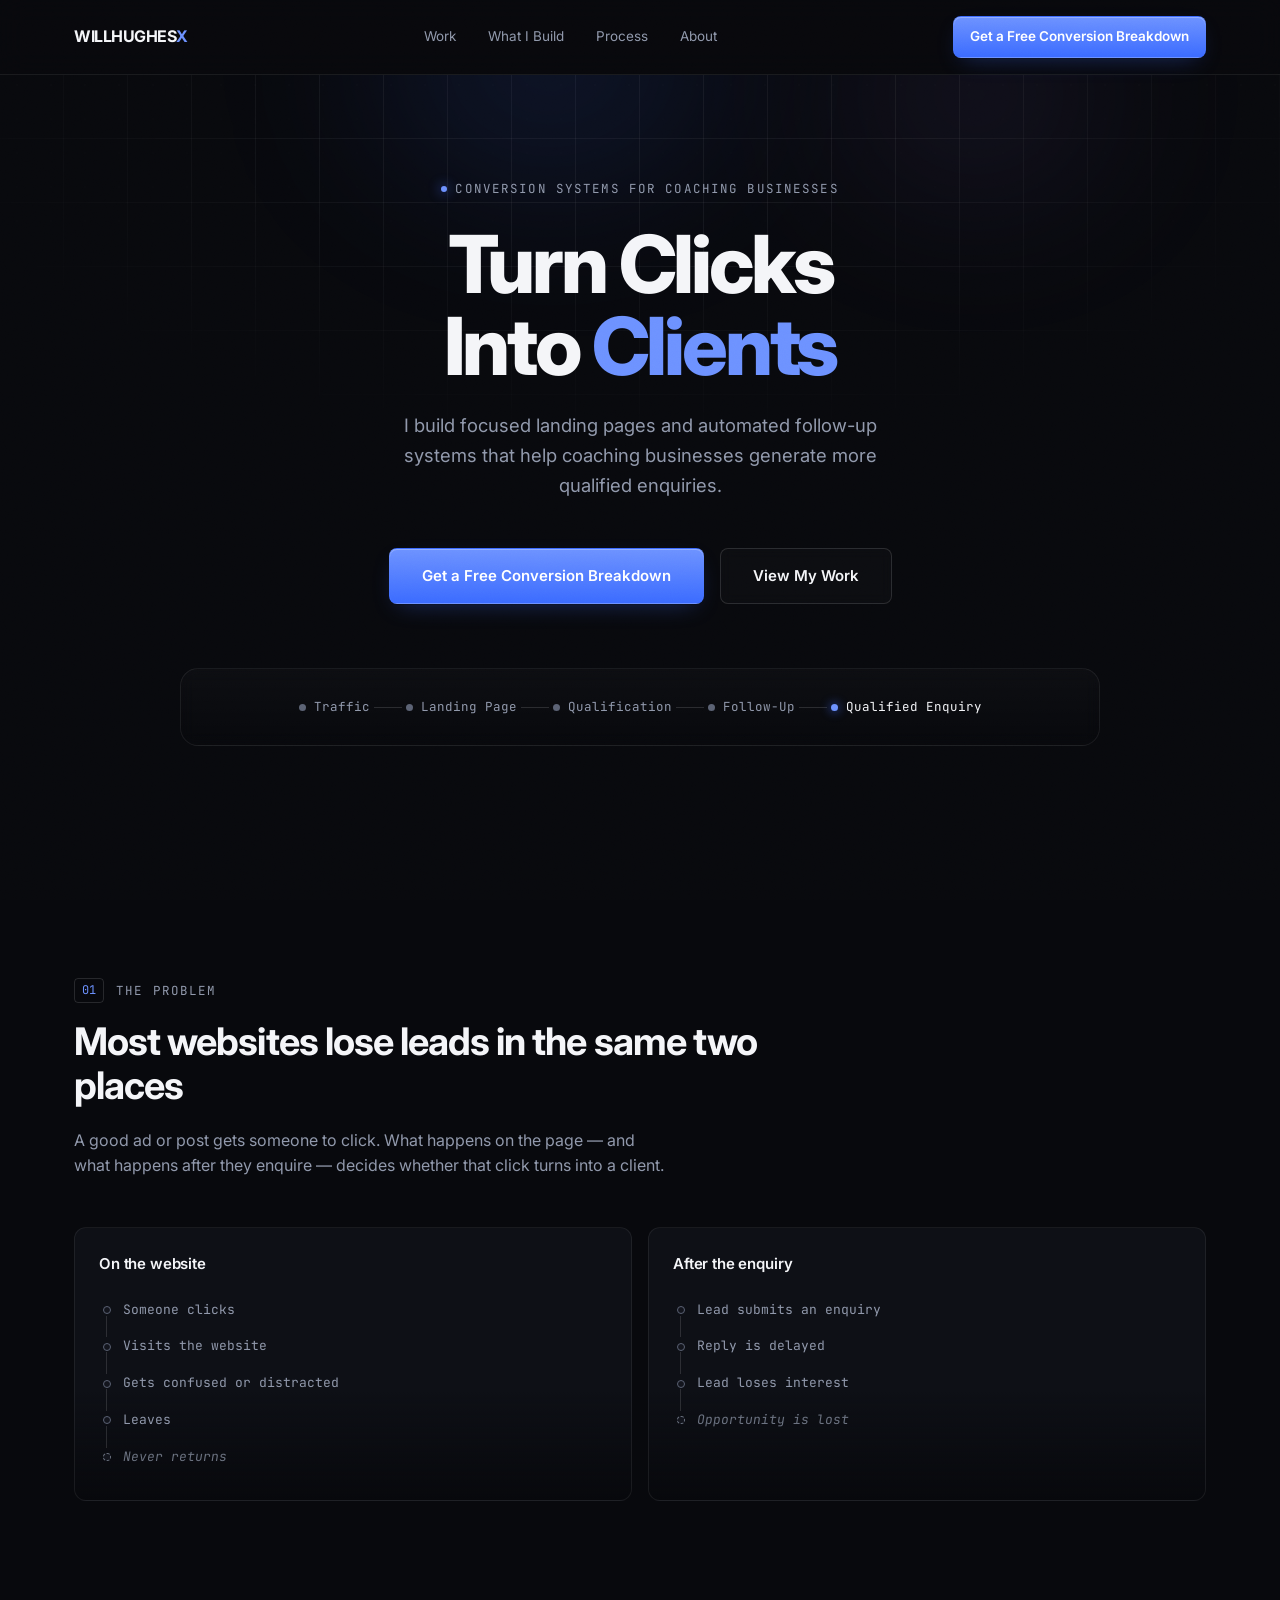
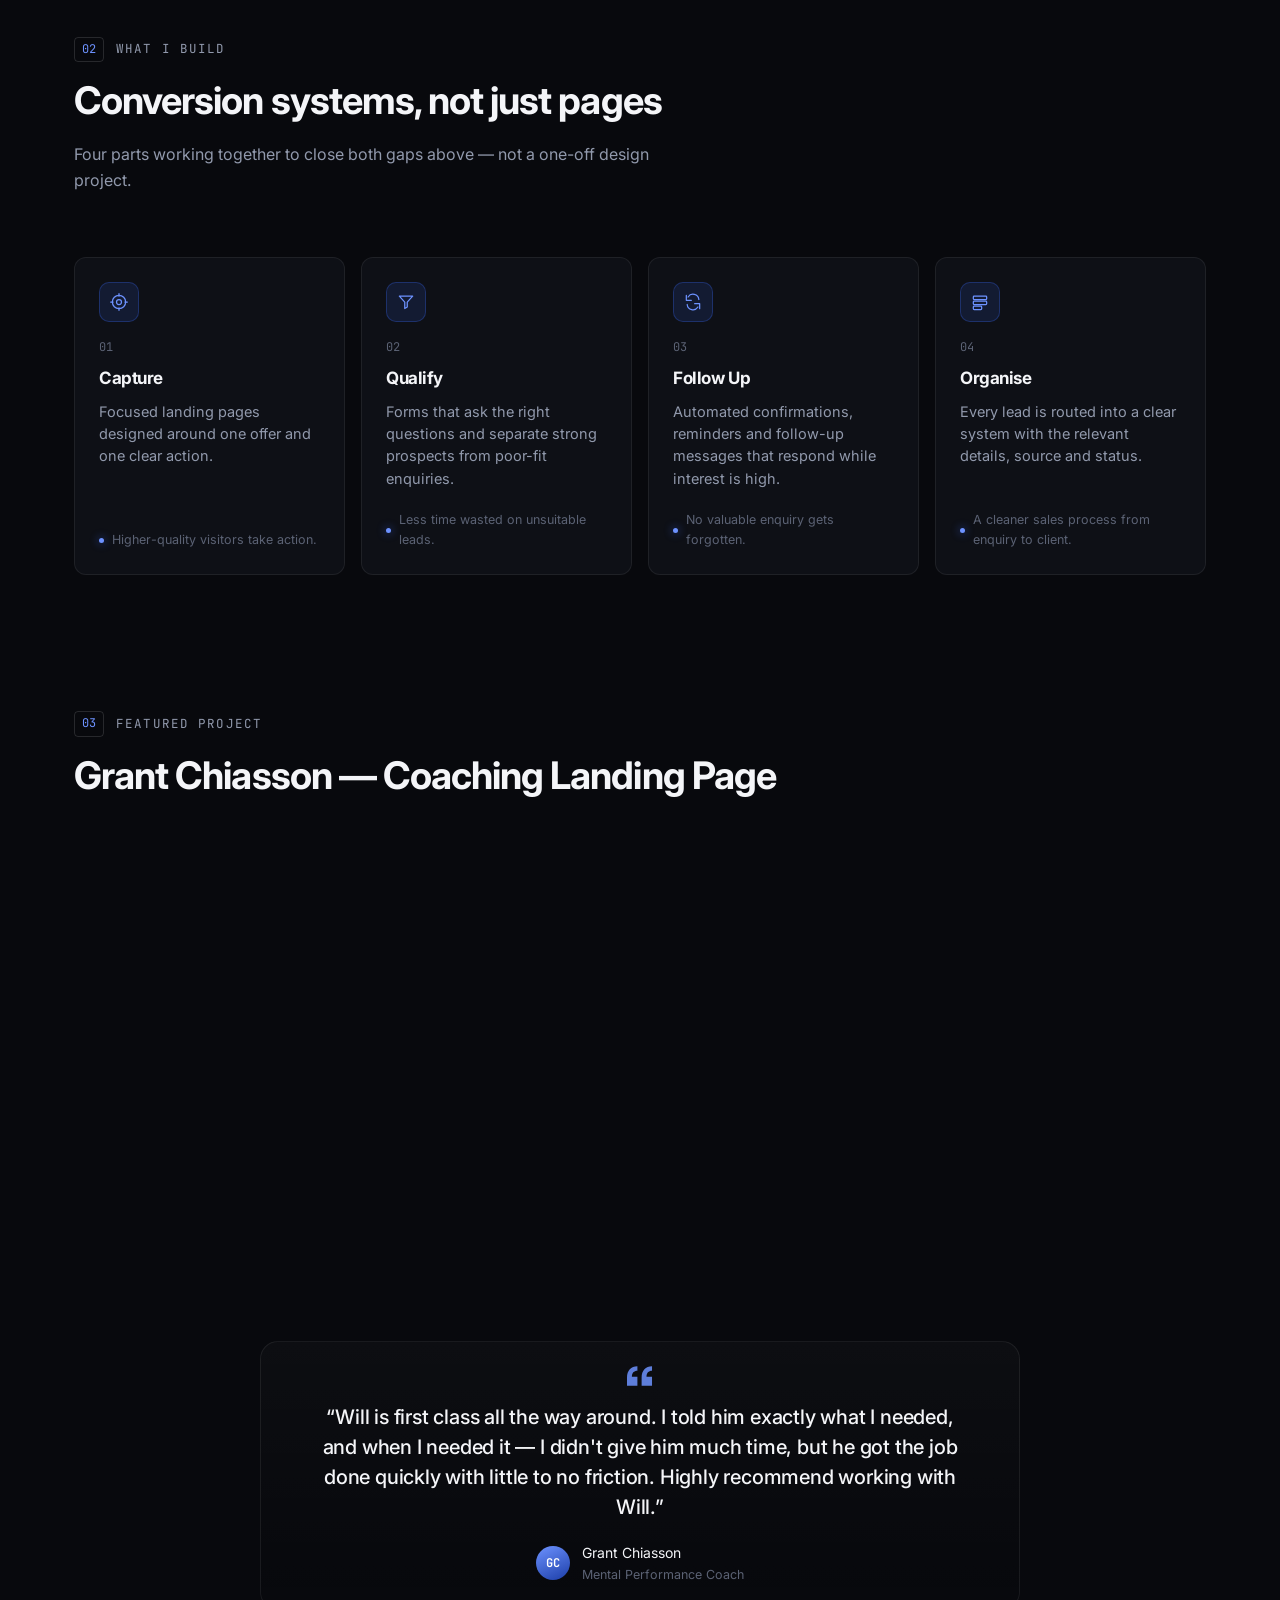
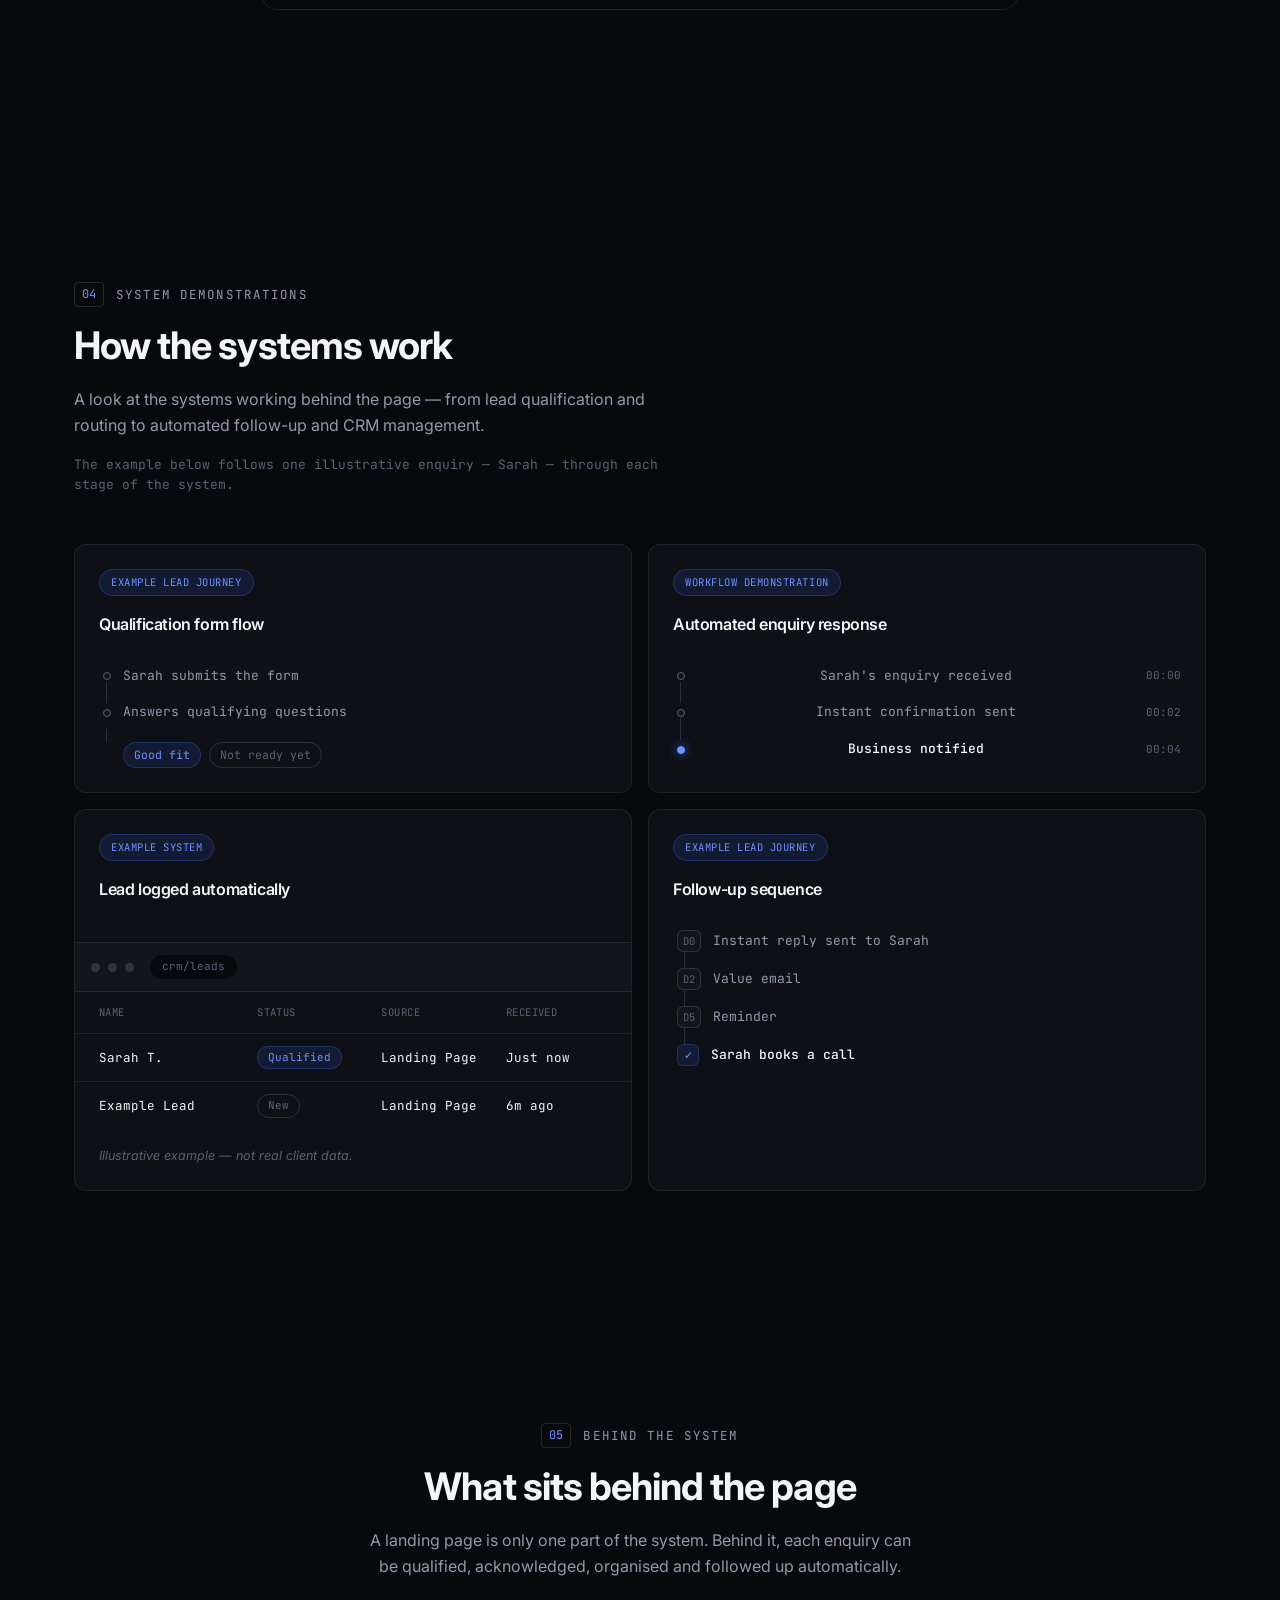
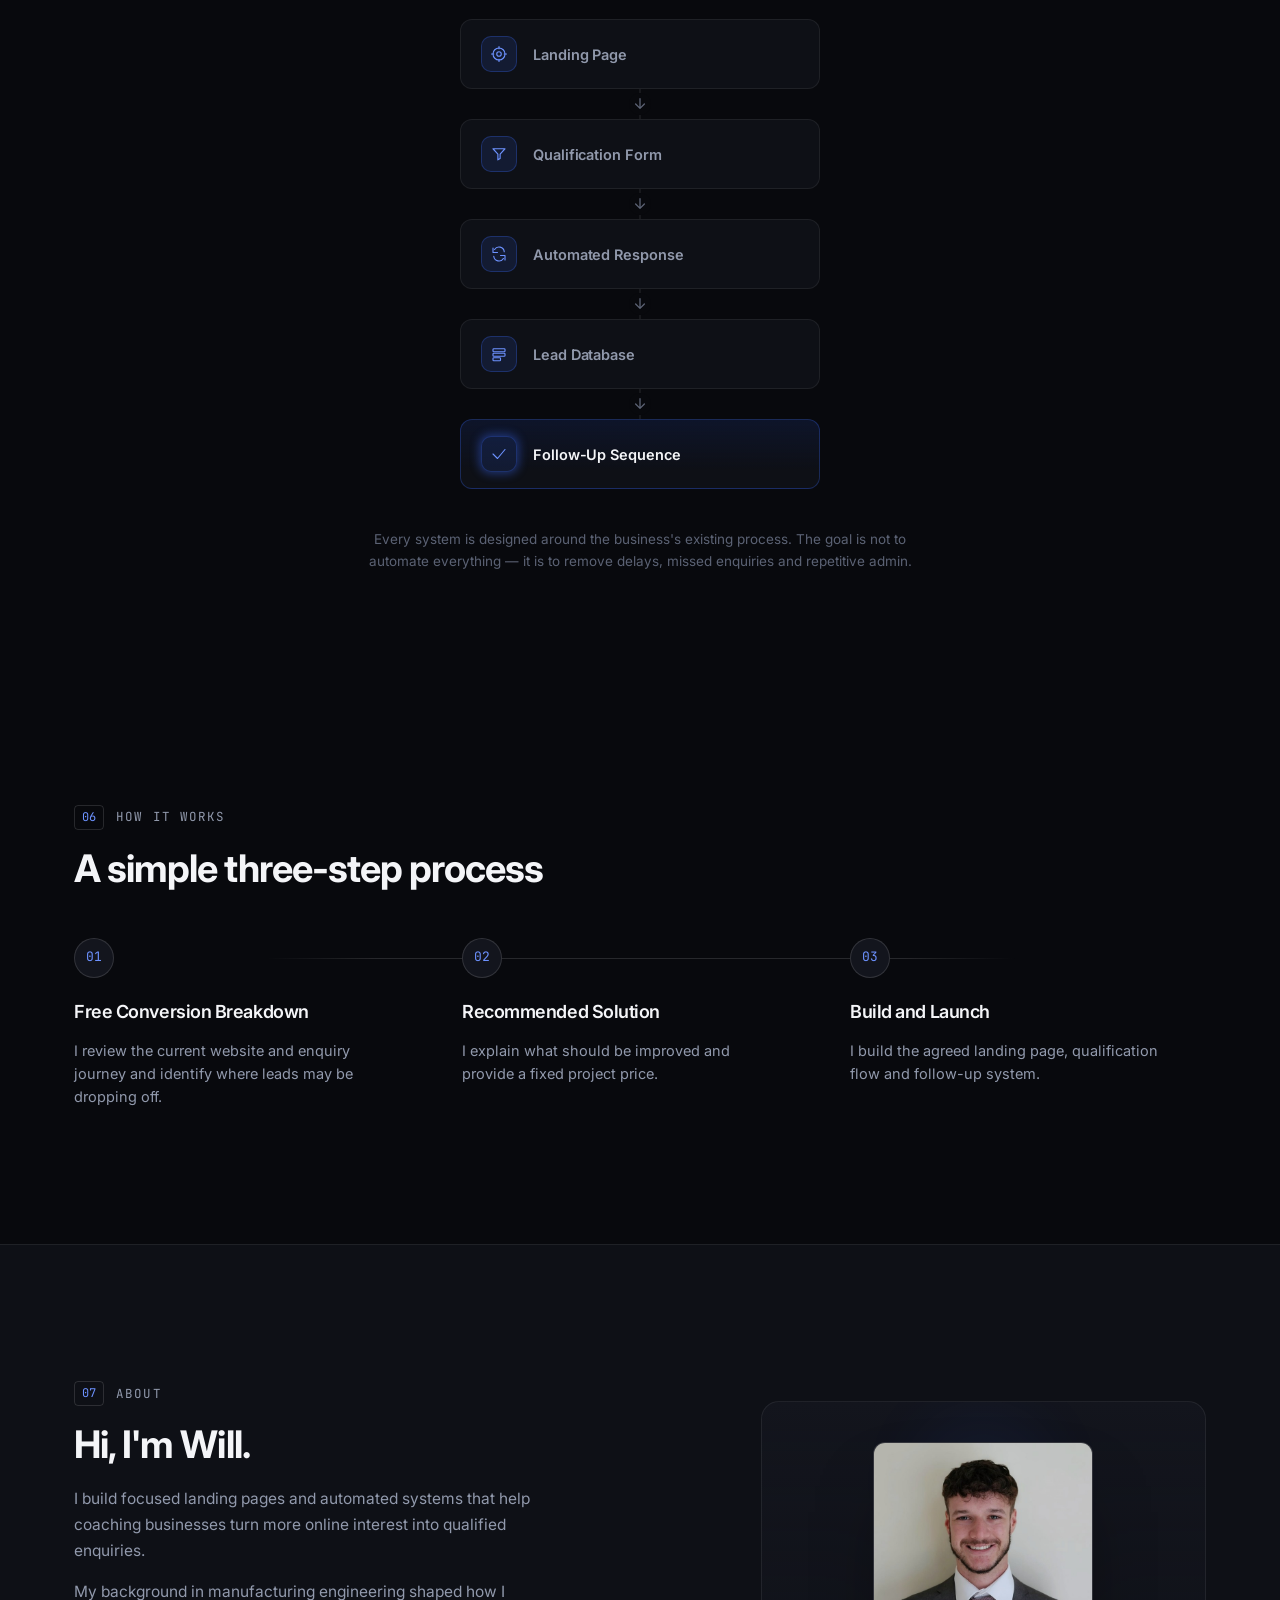
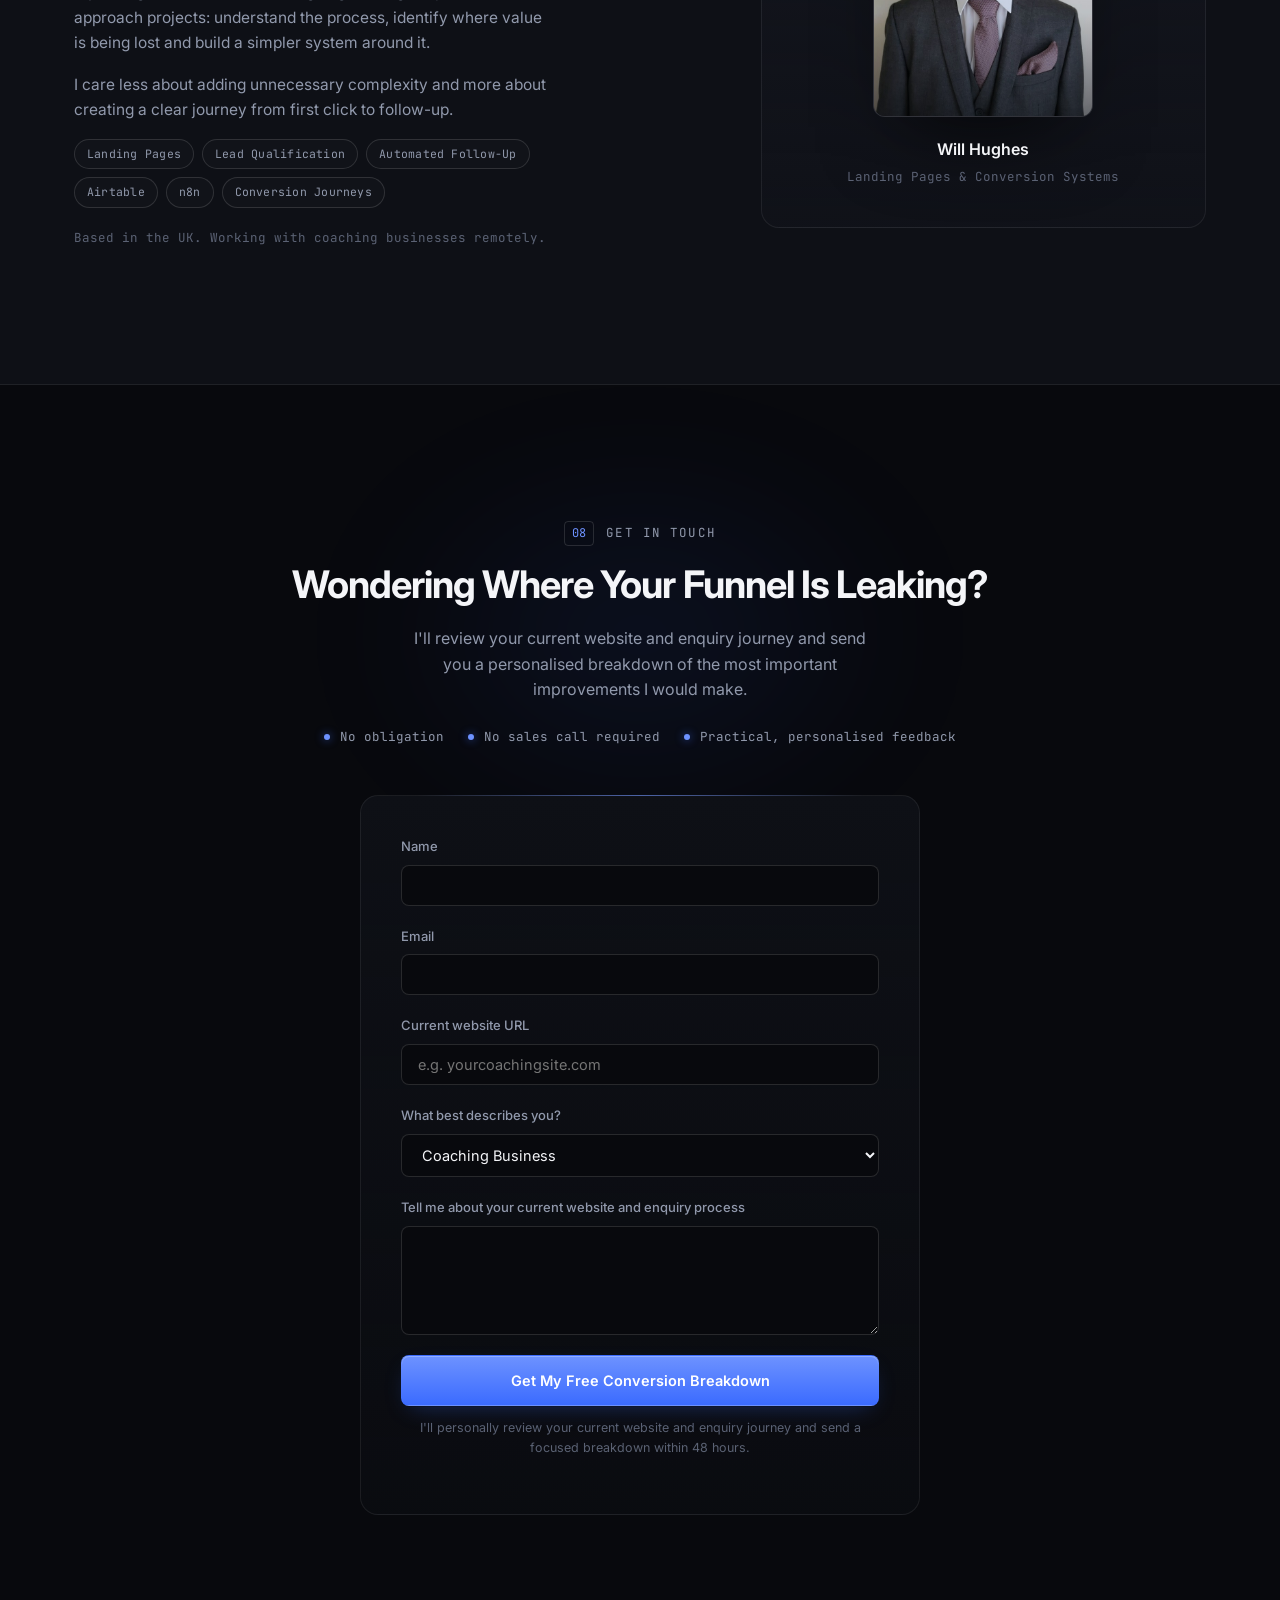
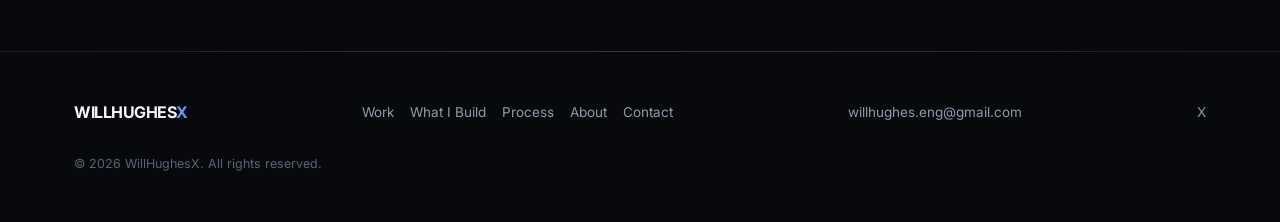
==== commit 20927585: "Amend Wrong Index" ====
--- a/WillHughesxLandingPage/index.html
+++ b/WillHughesxLandingPage/index.html
@@ -1,45 +1,63 @@
-<!DOCTYPE html>
-<html lang="en">
-<head>
+</script>
+<meta property="og:title" content="WillHughesX | Turn Clicks Into Clients">
+<meta property="og:description" content="Focused landing pages and automated follow-up systems that help coaching businesses generate more qualified enquiries.">
+<meta property="og:image" content="https://willhughesx.com/CarrdImage.png">
+<meta property="og:url" content="https://willhughesx.com">
+<meta property="og:image" content="https://willhughesx.com/x-card-final-v2.png">
+<meta name="twitter:image" content="https://willhughesx.com/x-card-final-v2.png">
+<meta property="og:type" content="website">
+<meta property="og:image:width" content="1200">
+<meta property="og:image:height" content="628">
+<meta property="og:image:alt" content="WillHughesX conversion systems for coaching businesses">
+
+<meta name="twitter:card" content="summary_large_image">
+<meta name="twitter:title" content="WillHughesX | Turn Clicks Into Clients">
+<meta name="twitter:description" content="Focused landing pages and automated follow-up systems that help coaching businesses generate more qualified enquiries.">
+<meta name="twitter:image" content="https://willhughesx.com/CarrdImage.png">
 <meta charset="UTF-8">
 <meta name="viewport" content="width=device-width, initial-scale=1.0">
-<title>LeadWatchX — Know when your client websites are losing enquiries</title>
-<meta name="description" content="LeadWatchX monitors your client websites' enquiry paths and tells you the moment one starts leaking leads. A product mockup by WillHughesX.">
-<meta name="robots" content="noindex">
+
+<title>WillHughesX — Turn Clicks Into Clients</title>
+<meta name="description" content="I build focused landing pages and automated follow-up systems that help coaching businesses turn more clicks into qualified enquiries.">
+
+<!-- ==========================================================
+     SOCIAL SHARE IMAGE
+     social-card.png lives in the repo root — replace the file
+     any time, filename can stay the same.
+     ========================================================== -->
 
 <link rel="preconnect" href="https://fonts.googleapis.com">
 <link rel="preconnect" href="https://fonts.gstatic.com" crossorigin>
 <link href="https://fonts.googleapis.com/css2?family=Inter:wght@400;500;600;700;800&family=JetBrains+Mono:wght@400;500&display=swap" rel="stylesheet">
 
-<link rel="stylesheet" href="../styles.css">
-<link rel="stylesheet" href="leadwatchx.css">
+<link rel="stylesheet" href="styles.css">
 </head>
 <body>
 
+<!-- Skip link for accessibility -->
 <a class="skip-link" href="#main">Skip to content</a>
 
+<!-- Decorative texture layers: grain + cursor spotlight + dot grid.
+     All aria-hidden, purely visual, no content. -->
 <div class="grain" aria-hidden="true"></div>
 <div class="spotlight" id="spotlight" aria-hidden="true"></div>
 
 <!-- ==========================================================
-     NAV — same structural pattern as the WillHughesX homepage nav,
-     re-branded for the product.
+     NAVIGATION
      ========================================================== -->
 <header class="nav" id="nav">
   <div class="nav__inner">
-    <a href="#top" class="nav__logo lwx-nav__brand">
-      LeadWatch<span class="nav__logo-accent">X</span>
-      <span class="lwx-nav__by">by WillHughesX</span>
-    </a>
+    <a href="#top" class="nav__logo">WILLHUGHES<span class="nav__logo-accent">X</span></a>
 
     <nav class="nav__links" id="nav-links">
-      <a href="#top" data-lwx-nav="overview">Overview</a>
-      <a href="#sites" data-lwx-nav="overview">Sites</a>
-      <a href="#view-detail" data-lwx-open="apex">Alerts</a>
+      <a href="#work">Work</a>
+      <a href="#build">What I Build</a>
+      <a href="#process">Process</a>
+      <a href="#about">About</a>
     </nav>
 
     <div class="nav__actions">
-      <a href="../index.html" class="lwx-nav__back">← WillHughesX</a>
+      <a href="#contact" class="btn btn--primary btn--small"><span>Get a Free Conversion Breakdown</span></a>
       <button class="nav__toggle" id="nav-toggle" aria-label="Toggle menu" aria-expanded="false">
         <span></span><span></span><span></span>
       </button>
@@ -50,241 +68,513 @@
 <main id="main">
 
   <!-- ==========================================================
-       VIEW 1 — AGENCY OVERVIEW
-       ========================================================== -->
-  <section class="lwx-view is-active" id="view-overview">
-
-    <div class="lwx-header" id="top">
-      <div class="lwx-header__bg" aria-hidden="true"></div>
-      <div class="container lwx-header__inner">
-        <p class="eyebrow eyebrow--center"><span class="eyebrow__dot" aria-hidden="true"></span>Agency Dashboard · Demo Data</p>
-        <h1 class="lwx-header__title">LeadWatch<span class="text-accent">X</span></h1>
-        <p class="lwx-header__sub">Know when your client websites are losing enquiries.</p>
-        <p class="lwx-header__meta">4 client websites monitored</p>
-      </div>
-    </div>
-
+       1. HERO
+       ========================================================== -->
+  <section class="hero" id="top">
+    <div class="hero__bg" aria-hidden="true">
+      <div class="hero__grid"></div>
+      <div class="hero__aurora hero__aurora--1"></div>
+      <div class="hero__aurora hero__aurora--2"></div>
+    </div>
+    <div class="container hero__inner">
+      <p class="eyebrow eyebrow--center"><span class="eyebrow__dot" aria-hidden="true"></span>Conversion Systems For Coaching Businesses</p>
+      <h1 class="hero__headline">Turn Clicks<br>Into <span class="text-accent">Clients</span></h1>
+      <p class="hero__sub">I build focused landing pages and automated follow-up systems that help coaching businesses generate more qualified enquiries.</p>
+      <div class="hero__actions">
+        <a href="#contact" class="btn btn--primary btn--lg"><span>Get a Free Conversion Breakdown</span></a>
+        <a href="#work" class="btn btn--ghost btn--lg"><span>View My Work</span></a>
+      </div>
+
+      <div class="flow-diagram flow-diagram--hero" aria-label="How a visitor becomes a qualified enquiry">
+        <div class="flow-diagram__node">
+          <span class="flow-diagram__dot" aria-hidden="true"></span>
+          <span class="flow-diagram__label">Traffic</span>
+        </div>
+        <span class="flow-diagram__line" aria-hidden="true"></span>
+        <div class="flow-diagram__node">
+          <span class="flow-diagram__dot" aria-hidden="true"></span>
+          <span class="flow-diagram__label">Landing Page</span>
+        </div>
+        <span class="flow-diagram__line" aria-hidden="true"></span>
+        <div class="flow-diagram__node">
+          <span class="flow-diagram__dot" aria-hidden="true"></span>
+          <span class="flow-diagram__label">Qualification</span>
+        </div>
+        <span class="flow-diagram__line" aria-hidden="true"></span>
+        <div class="flow-diagram__node">
+          <span class="flow-diagram__dot" aria-hidden="true"></span>
+          <span class="flow-diagram__label">Follow-Up</span>
+        </div>
+        <span class="flow-diagram__line" aria-hidden="true"></span>
+        <div class="flow-diagram__node flow-diagram__node--accent">
+          <span class="flow-diagram__dot" aria-hidden="true"></span>
+          <span class="flow-diagram__label">Qualified Enquiry</span>
+        </div>
+      </div>
+    </div>
+  </section>
+
+  <!-- ==========================================================
+       2. THE PROBLEM
+       ========================================================== -->
+  <section class="problem" id="problem">
     <div class="container">
-
-      <!-- Summary cards -->
-      <div class="lwx-summary">
-        <div class="lwx-stat">
-          <span class="lwx-stat__value">4</span>
-          <span class="lwx-stat__label">Sites Monitored</span>
-        </div>
-        <div class="lwx-stat lwx-stat--green">
-          <span class="lwx-stat__value">2</span>
-          <span class="lwx-stat__label">Healthy</span>
-        </div>
-        <div class="lwx-stat lwx-stat--amber">
-          <span class="lwx-stat__value">1</span>
-          <span class="lwx-stat__label">Warning</span>
-        </div>
-        <div class="lwx-stat lwx-stat--red">
-          <span class="lwx-stat__value">1</span>
-          <span class="lwx-stat__label">Critical</span>
-        </div>
-        <div class="lwx-stat">
-          <span class="lwx-stat__value">44</span>
-          <span class="lwx-stat__label">Enquiries This Week</span>
-        </div>
-      </div>
-
-      <!-- Site cards -->
-      <div class="lwx-sites" id="sites">
-
-        <div class="lwx-site-card">
-          <div class="lwx-site-card__top">
-            <div>
-              <h3 class="lwx-site-card__name">Hartwell Legal</h3>
-              <span class="lwx-site-card__industry">Family &amp; Property Law</span>
+      <div class="section-head">
+        <span class="section-head__index">01</span>
+        <p class="eyebrow">The Problem</p>
+      </div>
+      <h2 class="section-title">Most websites lose leads in the same two places</h2>
+      <p class="problem__intro">A good ad or post gets someone to click. What happens on the page — and what happens after they enquire — decides whether that click turns into a client.</p>
+
+      <div class="problem__flows">
+        <div class="problem-flow">
+          <h3 class="problem-flow__title">On the website</h3>
+          <div class="timeline timeline--problem">
+            <div class="timeline__row"><span class="timeline__dot"></span><span class="timeline__text">Someone clicks</span></div>
+            <div class="timeline__row"><span class="timeline__dot"></span><span class="timeline__text">Visits the website</span></div>
+            <div class="timeline__row"><span class="timeline__dot"></span><span class="timeline__text">Gets confused or distracted</span></div>
+            <div class="timeline__row"><span class="timeline__dot"></span><span class="timeline__text">Leaves</span></div>
+            <div class="timeline__row timeline__row--end"><span class="timeline__dot timeline__dot--end"></span><span class="timeline__text timeline__text--end">Never returns</span></div>
+          </div>
+        </div>
+
+        <div class="problem-flow">
+          <h3 class="problem-flow__title">After the enquiry</h3>
+          <div class="timeline timeline--problem">
+            <div class="timeline__row"><span class="timeline__dot"></span><span class="timeline__text">Lead submits an enquiry</span></div>
+            <div class="timeline__row"><span class="timeline__dot"></span><span class="timeline__text">Reply is delayed</span></div>
+            <div class="timeline__row"><span class="timeline__dot"></span><span class="timeline__text">Lead loses interest</span></div>
+            <div class="timeline__row timeline__row--end"><span class="timeline__dot timeline__dot--end"></span><span class="timeline__text timeline__text--end">Opportunity is lost</span></div>
+          </div>
+        </div>
+      </div>
+    </div>
+  </section>
+
+  <!-- ==========================================================
+       3. WHAT I BUILD — four equal cards, the full system
+       ========================================================== -->
+  <section class="build" id="build">
+    <div class="container">
+      <div class="section-head">
+        <span class="section-head__index">02</span>
+        <p class="eyebrow">What I Build</p>
+      </div>
+      <h2 class="section-title">Conversion systems, not just pages</h2>
+      <p class="build__intro">Four parts working together to close both gaps above — not a one-off design project.</p>
+
+      <div class="bento bento--build">
+        <div class="bento-card">
+          <div class="bento-card__icon" aria-hidden="true">
+            <svg viewBox="0 0 24 24" fill="none"><circle cx="12" cy="12" r="8" stroke="currentColor" stroke-width="1.5"/><circle cx="12" cy="12" r="3" stroke="currentColor" stroke-width="1.5"/><path d="M12 2v3M12 19v3M2 12h3M19 12h3" stroke="currentColor" stroke-width="1.5" stroke-linecap="round"/></svg>
+          </div>
+          <span class="bento-card__num">01</span>
+          <h3 class="bento-card__title">Capture</h3>
+          <p class="bento-card__desc">Focused landing pages designed around one offer and one clear action.</p>
+          <div class="bento-card__outcome"><span class="bento-card__outcome-dot" aria-hidden="true"></span>Higher-quality visitors take action.</div>
+        </div>
+
+        <div class="bento-card">
+          <div class="bento-card__icon" aria-hidden="true">
+            <svg viewBox="0 0 24 24" fill="none"><path d="M4 5h16l-6.5 7.2V18l-3 1.8v-7.6z" stroke="currentColor" stroke-width="1.5" stroke-linejoin="round"/></svg>
+          </div>
+          <span class="bento-card__num">02</span>
+          <h3 class="bento-card__title">Qualify</h3>
+          <p class="bento-card__desc">Forms that ask the right questions and separate strong prospects from poor-fit enquiries.</p>
+          <div class="bento-card__outcome"><span class="bento-card__outcome-dot" aria-hidden="true"></span>Less time wasted on unsuitable leads.</div>
+        </div>
+
+        <div class="bento-card">
+          <div class="bento-card__icon" aria-hidden="true">
+            <svg viewBox="0 0 24 24" fill="none"><path d="M4 4v6h6M20 20v-6h-6" stroke="currentColor" stroke-width="1.5" stroke-linecap="round" stroke-linejoin="round"/><path d="M5 15a7 7 0 0 0 12.9 3M19 9A7 7 0 0 0 6.1 6" stroke="currentColor" stroke-width="1.5" stroke-linecap="round"/></svg>
+          </div>
+          <span class="bento-card__num">03</span>
+          <h3 class="bento-card__title">Follow Up</h3>
+          <p class="bento-card__desc">Automated confirmations, reminders and follow-up messages that respond while interest is high.</p>
+          <div class="bento-card__outcome"><span class="bento-card__outcome-dot" aria-hidden="true"></span>No valuable enquiry gets forgotten.</div>
+        </div>
+
+        <div class="bento-card">
+          <div class="bento-card__icon" aria-hidden="true">
+            <svg viewBox="0 0 24 24" fill="none"><rect x="4" y="5" width="16" height="4" rx="1" stroke="currentColor" stroke-width="1.5"/><rect x="4" y="11" width="16" height="4" rx="1" stroke="currentColor" stroke-width="1.5"/><rect x="4" y="17" width="10" height="4" rx="1" stroke="currentColor" stroke-width="1.5"/></svg>
+          </div>
+          <span class="bento-card__num">04</span>
+          <h3 class="bento-card__title">Organise</h3>
+          <p class="bento-card__desc">Every lead is routed into a clear system with the relevant details, source and status.</p>
+          <div class="bento-card__outcome"><span class="bento-card__outcome-dot" aria-hidden="true"></span>A cleaner sales process from enquiry to client.</div>
+        </div>
+      </div>
+    </div>
+  </section>
+
+  <!-- ==========================================================
+       4. FEATURED PROJECT — GRANT CHIASSON (only project shown)
+       ========================================================== -->
+  <section class="work" id="work">
+    <div class="container">
+      <div class="section-head">
+        <span class="section-head__index">03</span>
+        <p class="eyebrow">Featured Project</p>
+      </div>
+      <h2 class="section-title">Grant Chiasson — Coaching Landing Page</h2>
+
+      <article class="project">
+        <div class="project__media">
+          <div class="project__glow" aria-hidden="true"></div>
+          <div class="mockup mockup--browser">
+            <div class="mockup__bar">
+              <span></span><span></span><span></span>
+              <div class="mockup__url">grantchiasson.carrd.co</div>
             </div>
-            <span class="lwx-status lwx-status--healthy"><span class="lwx-status__dot" aria-hidden="true"></span>Healthy</span>
-          </div>
-          <p class="lwx-site-card__stat"><b>14</b> successful enquiries this week</p>
-          <p class="lwx-site-card__msg">Conversion path operating normally.</p>
-        </div>
-
-        <button class="lwx-site-card lwx-site-card--clickable" type="button" data-lwx-open="apex" aria-controls="view-detail">
-          <div class="lwx-site-card__top">
-            <div>
-              <h3 class="lwx-site-card__name">Apex Roofing</h3>
-              <span class="lwx-site-card__industry">Roofing &amp; Exteriors</span>
+            <div class="mockup__screen">
+              <img
+  src="./grant-screenshot.jpg"
+  alt="Grant Chiasson mental performance coaching landing page"
+  loading="lazy"
+  onerror="this.style.display='none'; this.parentElement.classList.add('mockup__screen--empty');"
+/>
+              <span class="mockup__placeholder-label">Preview unavailable</span>
             </div>
-            <span class="lwx-status lwx-status--critical"><span class="lwx-status__dot" aria-hidden="true"></span>Critical</span>
-          </div>
-          <p class="lwx-site-card__stat"><b>11</b> successful enquiries this week</p>
-          <p class="lwx-site-card__msg">Possible submission failure detected.</p>
-          <span class="lwx-site-card__cta">View details <span aria-hidden="true">→</span></span>
-        </button>
-
-        <div class="lwx-site-card">
-          <div class="lwx-site-card__top">
-            <div>
-              <h3 class="lwx-site-card__name">Northline Fitness</h3>
-              <span class="lwx-site-card__industry">Gym &amp; Personal Training</span>
+          </div>
+        </div>
+
+        <div class="project__content">
+          <p class="project__tag">Real Client Project · Mental Performance Coaching</p>
+
+          <ul class="tag-list project__meta">
+            <li class="tag">Coaching landing page</li>
+            <li class="tag">Mobile responsive</li>
+            <li class="tag">Clear application journey</li>
+            <li class="tag">Resource hub</li>
+          </ul>
+
+          <div class="project__block">
+            <h3 class="project__label">The problem</h3>
+            <p class="project__desc">Grant needed one clear online destination for his coaching offer, resources and application path.</p>
+          </div>
+
+          <div class="project__block">
+            <h3 class="project__label">What I built</h3>
+            <p class="project__desc">A focused coaching landing page that brought his positioning, coaching CTA and resources into one professional experience.</p>
+          </div>
+
+          <div class="project__block">
+            <h3 class="project__label">The result</h3>
+            <p class="project__desc">A clearer and more professional home for his coaching brand.</p>
+          </div>
+
+          <!-- REPLACE: update href with the current live project link if it changes -->
+          <a href="https://grantchiasson.carrd.co/" target="_blank" rel="noopener" class="link-arrow">View live site <span aria-hidden="true">→</span></a>
+        </div>
+      </article>
+
+      <!-- TESTIMONIAL — Grant Chiasson -->
+      <div class="testimonial">
+        <svg class="testimonial__mark" viewBox="0 0 32 24" aria-hidden="true"><path d="M0 24V13.8C0 5.4 4.9 0 12.8 0v5.4C8.4 5.4 6 8 6 13h6.8V24H0zm18 0V13.8C18 5.4 22.9 0 30.8 0v5.4C26.4 5.4 24 8 24 13h6.8V24H18z"/></svg>
+        <!-- REPLACE: update quote / name / role if the testimonial changes -->
+        <blockquote class="testimonial__quote">
+          “Will is first class all the way around. I told him exactly what I needed, and when I needed it — I didn't give him much time, but he got the job done quickly with little to no friction. Highly recommend working with Will.”
+        </blockquote>
+        <div class="testimonial__byline">
+          <span class="testimonial__avatar" aria-hidden="true">GC</span>
+          <p class="testimonial__author">Grant Chiasson <span>Mental Performance Coach</span></p>
+        </div>
+      </div>
+    </div>
+  </section>
+
+  <!-- ==========================================================
+       5. SYSTEM DEMONSTRATIONS
+       Illustrative examples of the automation side of the work,
+       followed as one example enquiry (Sarah) through each stage.
+       Not paid client projects — clearly labeled throughout.
+       ========================================================== -->
+  <section class="demos" id="demos">
+    <div class="container">
+      <div class="section-head">
+        <span class="section-head__index">04</span>
+        <p class="eyebrow">System Demonstrations</p>
+      </div>
+      <h2 class="section-title">How the systems work</h2>
+      <p class="demos__intro">A look at the systems working behind the page — from lead qualification and routing to automated follow-up and CRM management.</p>
+      <p class="demos__note">The example below follows one illustrative enquiry — Sarah — through each stage of the system.</p>
+
+      <div class="bento bento--demos">
+        <div class="demo-card">
+          <span class="demo-card__label">Example Lead Journey</span>
+          <h3 class="demo-card__title">Qualification form flow</h3>
+          <div class="timeline timeline--demo">
+            <div class="timeline__row"><span class="timeline__dot"></span><span class="timeline__text">Sarah submits the form</span></div>
+            <div class="timeline__row"><span class="timeline__dot"></span><span class="timeline__text">Answers qualifying questions</span></div>
+          </div>
+          <div class="routing" aria-label="Routing outcome">
+            <span class="routing__line" aria-hidden="true"></span>
+            <span class="routing__pill routing__pill--solid">Good fit</span>
+            <span class="routing__pill">Not ready yet</span>
+          </div>
+        </div>
+
+        <div class="demo-card">
+          <span class="demo-card__label">Workflow Demonstration</span>
+          <h3 class="demo-card__title">Automated enquiry response</h3>
+          <div class="timeline timeline--demo timeline--log">
+            <div class="timeline__row"><span class="timeline__dot"></span><span class="timeline__text">Sarah's enquiry received</span><span class="timeline__time">00:00</span></div>
+            <div class="timeline__row"><span class="timeline__dot"></span><span class="timeline__text">Instant confirmation sent</span><span class="timeline__time">00:02</span></div>
+            <div class="timeline__row timeline__row--accent"><span class="timeline__dot timeline__dot--accent"></span><span class="timeline__text timeline__text--accent">Business notified</span><span class="timeline__time">00:04</span></div>
+          </div>
+        </div>
+
+        <div class="demo-card demo-card--terminal">
+          <span class="demo-card__label">Example System</span>
+          <h3 class="demo-card__title">Lead logged automatically</h3>
+          <div class="demo-table" aria-label="Example CRM record">
+            <div class="demo-table__chrome"><span></span><span></span><span></span><div class="demo-table__url">crm/leads</div></div>
+            <div class="demo-table__row demo-table__row--head">
+              <span>Name</span><span>Status</span><span>Source</span><span>Received</span>
             </div>
-            <span class="lwx-status lwx-status--warning"><span class="lwx-status__dot" aria-hidden="true"></span>Warning</span>
-          </div>
-          <p class="lwx-site-card__stat"><b>8</b> successful enquiries this week</p>
-          <p class="lwx-site-card__msg">Unusual form drop-off detected.</p>
-        </div>
-
-        <div class="lwx-site-card">
-          <div class="lwx-site-card__top">
-            <div>
-              <h3 class="lwx-site-card__name">Oak &amp; Co Accountants</h3>
-              <span class="lwx-site-card__industry">Accounting &amp; Tax</span>
+            <div class="demo-table__row">
+              <span>Sarah T.</span><span class="demo-table__pill demo-table__pill--solid">Qualified</span><span>Landing Page</span><span>Just now</span>
             </div>
-            <span class="lwx-status lwx-status--healthy"><span class="lwx-status__dot" aria-hidden="true"></span>Healthy</span>
-          </div>
-          <p class="lwx-site-card__stat"><b>11</b> successful enquiries this week</p>
-          <p class="lwx-site-card__msg">Conversion path operating normally.</p>
-        </div>
-
-      </div>
-
-      <p class="lwx-header__meta" style="text-align:center; margin-bottom: var(--space-10);">All companies shown are fictional demonstration accounts.</p>
-
-    </div>
-  </section>
-
-  <!-- ==========================================================
-       VIEW 2 — CLIENT DETAIL (Apex Roofing)
-       ========================================================== -->
-  <section class="lwx-view" id="view-detail">
-    <div class="container" style="padding-top: var(--space-9);">
-
-      <div class="lwx-detail-header">
-        <button class="lwx-back" type="button" data-lwx-close aria-controls="view-overview">← Overview</button>
-      </div>
-
-      <div class="lwx-detail-title-row" style="margin-bottom: var(--space-9);">
-        <h2 class="lwx-detail-title">Apex Roofing</h2>
-        <span class="lwx-status lwx-status--critical"><span class="lwx-status__dot" aria-hidden="true"></span>Critical</span>
-      </div>
-
-      <!-- Main alert -->
-      <div class="lwx-alert">
-        <div class="lwx-alert__top">
-          <span class="lwx-alert__icon" aria-hidden="true">
-            <svg viewBox="0 0 24 24" fill="none"><path d="M12 9v4M12 17h.01M10.3 3.86 1.82 18a2 2 0 0 0 1.71 3h16.94a2 2 0 0 0 1.71-3L13.7 3.86a2 2 0 0 0-3.4 0z" stroke="currentColor" stroke-width="1.5" stroke-linecap="round" stroke-linejoin="round"/></svg>
-          </span>
-          <h3 class="lwx-alert__title">Possible enquiry failure detected</h3>
-        </div>
-        <p class="lwx-alert__desc"><b>19 visitors</b> attempted to submit this form during the last 7 days, but only <b>11</b> reached the configured success state. <b>8 submission attempts</b> may have failed.</p>
-
-        <div class="lwx-alert__action">
-          <p class="lwx-alert__action-label">Suggested action</p>
-          <p class="lwx-alert__action-text">Test the contact form on mobile and desktop and check that successful submissions are reaching the intended destination.</p>
-        </div>
-
-        <span class="lwx-confidence">Strong signal</span>
-      </div>
-
-      <!-- Conversion journey -->
-      <h3 class="section-title" style="text-align:center; margin-left:auto; margin-right:auto; font-size: clamp(20px, 2.6vw, 26px);">Conversion journey — last 7 days</h3>
-      <div class="lwx-journey">
-        <div class="lwx-journey__step">
-          <span class="lwx-journey__num">147</span>
-          <span class="lwx-journey__label">Visitors</span>
-        </div>
-        <div class="lwx-journey__step">
-          <span class="lwx-journey__num">92</span>
-          <span class="lwx-journey__label">Primary CTA Views</span>
-        </div>
-        <div class="lwx-journey__step">
-          <span class="lwx-journey__num">38</span>
-          <span class="lwx-journey__label">CTA Clicks</span>
-        </div>
-        <div class="lwx-journey__step">
-          <span class="lwx-journey__num">24</span>
-          <span class="lwx-journey__label">Form Starts</span>
-        </div>
-        <div class="lwx-journey__step lwx-journey__step--drop">
-          <span class="lwx-journey__num">19</span>
-          <span class="lwx-journey__label">Submit Attempts</span>
-        </div>
-        <div class="lwx-journey__drop-note">↳ 8 attempts did not complete</div>
-        <div class="lwx-journey__step lwx-journey__step--final">
-          <span class="lwx-journey__num">11</span>
-          <span class="lwx-journey__label">Successful Enquiries</span>
-        </div>
-      </div>
-
-      <!-- Conversion path health -->
-      <h3 class="section-title" style="text-align:center; margin-left:auto; margin-right:auto; font-size: clamp(20px, 2.6vw, 26px);">Conversion path health</h3>
-      <div class="lwx-path">
-        <div class="lwx-path__step">
-          <span class="lwx-path__dot" aria-hidden="true"></span>
-          <span class="lwx-path__name">Landing Page</span>
-          <span class="lwx-path__state">Healthy</span>
-        </div>
-        <span class="lwx-path__line" aria-hidden="true"></span>
-        <div class="lwx-path__step">
-          <span class="lwx-path__dot" aria-hidden="true"></span>
-          <span class="lwx-path__name">Primary CTA</span>
-          <span class="lwx-path__state">Healthy</span>
-        </div>
-        <span class="lwx-path__line" aria-hidden="true"></span>
-        <div class="lwx-path__step">
-          <span class="lwx-path__dot" aria-hidden="true"></span>
-          <span class="lwx-path__name">Enquiry Form</span>
-          <span class="lwx-path__state">Healthy</span>
-        </div>
-        <span class="lwx-path__line" aria-hidden="true"></span>
-        <div class="lwx-path__step lwx-path__step--critical">
-          <span class="lwx-path__dot" aria-hidden="true"></span>
-          <span class="lwx-path__name">Submit</span>
-          <span class="lwx-path__state">Critical</span>
-        </div>
-        <span class="lwx-path__line" aria-hidden="true"></span>
-        <div class="lwx-path__step">
-          <span class="lwx-path__dot" aria-hidden="true"></span>
-          <span class="lwx-path__name">Success</span>
-          <span class="lwx-path__state">Healthy</span>
-        </div>
-      </div>
-
-      <!-- Secondary insight + monitoring -->
-      <div class="lwx-secondary-grid" style="margin-bottom: var(--space-10);">
-        <div class="lwx-mini-card">
-          <span class="lwx-mini-card__label lwx-mini-card__label--signal">Early signal</span>
-          <h4 class="lwx-mini-card__title">Mobile form friction</h4>
-          <p class="lwx-mini-card__stat">9 of 24 form starters ended their session after interacting with the phone-number field.</p>
-          <p class="lwx-mini-card__note">The sample is still small. Continue monitoring before making a major change.</p>
-        </div>
-
-        <div class="lwx-mini-card">
-          <span class="lwx-mini-card__label lwx-mini-card__label--monitor">Ongoing</span>
-          <h4 class="lwx-mini-card__title">LeadWatchX is monitoring this site</h4>
-          <p class="lwx-mini-card__stat">We'll alert you when the enquiry path shows a meaningful problem or technical failure.</p>
-          <div class="lwx-mini-card__check">
-            <span class="lwx-mini-card__check-label">Last checked</span>
-            <span class="lwx-mini-card__check-val">Just now</span>
-          </div>
-        </div>
-      </div>
-
+            <div class="demo-table__row">
+              <span>Example Lead</span><span class="demo-table__pill">New</span><span>Landing Page</span><span>6m ago</span>
+            </div>
+          </div>
+          <p class="demo-card__caption">Illustrative example — not real client data.</p>
+        </div>
+
+        <div class="demo-card">
+          <span class="demo-card__label">Example Lead Journey</span>
+          <h3 class="demo-card__title">Follow-up sequence</h3>
+          <div class="timeline timeline--demo timeline--days">
+            <div class="timeline__row"><span class="timeline__day">D0</span><span class="timeline__text">Instant reply sent to Sarah</span></div>
+            <div class="timeline__row"><span class="timeline__day">D2</span><span class="timeline__text">Value email</span></div>
+            <div class="timeline__row"><span class="timeline__day">D5</span><span class="timeline__text">Reminder</span></div>
+            <div class="timeline__row timeline__row--accent"><span class="timeline__day timeline__day--accent" aria-hidden="true">✓</span><span class="timeline__text timeline__text--accent">Sarah books a call</span></div>
+          </div>
+        </div>
+      </div>
+    </div>
+  </section>
+
+  <!-- ==========================================================
+       6. BEHIND THE SYSTEM — the automation layer behind the page
+       ========================================================== -->
+  <section class="behind" id="behind">
+    <div class="container behind__inner">
+      <div class="section-head section-head--center">
+        <span class="section-head__index">05</span>
+        <p class="eyebrow">Behind The System</p>
+      </div>
+      <h2 class="section-title">What sits behind the page</h2>
+      <p class="behind__intro">A landing page is only one part of the system. Behind it, each enquiry can be qualified, acknowledged, organised and followed up automatically.</p>
+
+      <div class="system-flow" aria-label="What happens behind the landing page">
+        <div class="system-flow__step">
+          <span class="system-flow__icon" aria-hidden="true"><svg viewBox="0 0 24 24" fill="none"><circle cx="12" cy="12" r="8" stroke="currentColor" stroke-width="1.5"/><circle cx="12" cy="12" r="3" stroke="currentColor" stroke-width="1.5"/><path d="M12 2v3M12 19v3M2 12h3M19 12h3" stroke="currentColor" stroke-width="1.5" stroke-linecap="round"/></svg></span>
+          <span class="system-flow__label">Landing Page</span>
+        </div>
+        <span class="system-flow__connector" aria-hidden="true"><svg viewBox="0 0 16 16" fill="none"><path d="M8 2v10M3 8l5 5 5-5" stroke="currentColor" stroke-width="1.5" stroke-linecap="round" stroke-linejoin="round"/></svg></span>
+
+        <div class="system-flow__step">
+          <span class="system-flow__icon" aria-hidden="true"><svg viewBox="0 0 24 24" fill="none"><path d="M4 5h16l-6.5 7.2V18l-3 1.8v-7.6z" stroke="currentColor" stroke-width="1.5" stroke-linejoin="round"/></svg></span>
+          <span class="system-flow__label">Qualification Form</span>
+        </div>
+        <span class="system-flow__connector" aria-hidden="true"><svg viewBox="0 0 16 16" fill="none"><path d="M8 2v10M3 8l5 5 5-5" stroke="currentColor" stroke-width="1.5" stroke-linecap="round" stroke-linejoin="round"/></svg></span>
+
+        <div class="system-flow__step">
+          <span class="system-flow__icon" aria-hidden="true"><svg viewBox="0 0 24 24" fill="none"><path d="M4 4v6h6M20 20v-6h-6" stroke="currentColor" stroke-width="1.5" stroke-linecap="round" stroke-linejoin="round"/><path d="M5 15a7 7 0 0 0 12.9 3M19 9A7 7 0 0 0 6.1 6" stroke="currentColor" stroke-width="1.5" stroke-linecap="round"/></svg></span>
+          <span class="system-flow__label">Automated Response</span>
+        </div>
+        <span class="system-flow__connector" aria-hidden="true"><svg viewBox="0 0 16 16" fill="none"><path d="M8 2v10M3 8l5 5 5-5" stroke="currentColor" stroke-width="1.5" stroke-linecap="round" stroke-linejoin="round"/></svg></span>
+
+        <div class="system-flow__step">
+          <span class="system-flow__icon" aria-hidden="true"><svg viewBox="0 0 24 24" fill="none"><rect x="4" y="5" width="16" height="4" rx="1" stroke="currentColor" stroke-width="1.5"/><rect x="4" y="11" width="16" height="4" rx="1" stroke="currentColor" stroke-width="1.5"/><rect x="4" y="17" width="10" height="4" rx="1" stroke="currentColor" stroke-width="1.5"/></svg></span>
+          <span class="system-flow__label">Lead Database</span>
+        </div>
+        <span class="system-flow__connector" aria-hidden="true"><svg viewBox="0 0 16 16" fill="none"><path d="M8 2v10M3 8l5 5 5-5" stroke="currentColor" stroke-width="1.5" stroke-linecap="round" stroke-linejoin="round"/></svg></span>
+
+        <div class="system-flow__step system-flow__step--accent">
+          <span class="system-flow__icon" aria-hidden="true"><svg viewBox="0 0 24 24" fill="none"><path d="M4 12l6 6L20 6" stroke="currentColor" stroke-width="1.5" stroke-linecap="round" stroke-linejoin="round"/></svg></span>
+          <span class="system-flow__label">Follow-Up Sequence</span>
+        </div>
+      </div>
+
+      <p class="behind__note">Every system is designed around the business's existing process. The goal is not to automate everything — it is to remove delays, missed enquiries and repetitive admin.</p>
+    </div>
+  </section>
+
+  <!-- ==========================================================
+       7. HOW IT WORKS
+       ========================================================== -->
+  <section class="process" id="process">
+    <div class="container">
+      <div class="section-head">
+        <span class="section-head__index">06</span>
+        <p class="eyebrow">How It Works</p>
+      </div>
+      <h2 class="section-title">A simple three-step process</h2>
+
+      <ol class="process__list">
+        <li class="process__item">
+          <span class="process__num">01</span>
+          <h3>Free Conversion Breakdown</h3>
+          <p>I review the current website and enquiry journey and identify where leads may be dropping off.</p>
+        </li>
+        <li class="process__item">
+          <span class="process__num">02</span>
+          <h3>Recommended Solution</h3>
+          <p>I explain what should be improved and provide a fixed project price.</p>
+        </li>
+        <li class="process__item">
+          <span class="process__num">03</span>
+          <h3>Build and Launch</h3>
+          <p>I build the agreed landing page, qualification flow and follow-up system.</p>
+        </li>
+      </ol>
+    </div>
+  </section>
+
+  <!-- ==========================================================
+       8. ABOUT — two-column: copy + a builder profile card
+       ========================================================== -->
+  <section class="about" id="about">
+    <div class="container about__grid">
+      <div class="about__inner">
+        <div class="section-head">
+          <span class="section-head__index">07</span>
+          <p class="eyebrow">About</p>
+        </div>
+        <h2 class="section-title">Hi, I'm Will.</h2>
+        <p class="about__text">I build focused landing pages and automated systems that help coaching businesses turn more online interest into qualified enquiries.</p>
+        <p class="about__text">My background in manufacturing engineering shaped how I approach projects: understand the process, identify where value is being lost and build a simpler system around it.</p>
+        <p class="about__text">I care less about adding unnecessary complexity and more about creating a clear journey from first click to follow-up.</p>
+
+        <ul class="tag-list about__tags">
+          <li class="tag">Landing Pages</li>
+          <li class="tag">Lead Qualification</li>
+          <li class="tag">Automated Follow-Up</li>
+          <li class="tag">Airtable</li>
+          <li class="tag">n8n</li>
+          <li class="tag">Conversion Journeys</li>
+        </ul>
+
+        <p class="about__location">Based in the UK. Working with coaching businesses remotely.</p>
+      </div>
+
+      <div class="about__card">
+        <div class="about__card-glow" aria-hidden="true"></div>
+        <div class="about__portrait">
+          <img src="./willportrait.jpg" alt="Will Hughes" loading="lazy">
+        </div>
+        <p class="about__card-name">Will Hughes</p>
+        <p class="about__card-role">Landing Pages &amp; Conversion Systems</p>
+      </div>
+    </div>
+  </section>
+
+  <!-- ==========================================================
+       9. FINAL CTA / ENQUIRY FORM
+       Netlify Forms — deploy as-is on Netlify and this will work.
+       ========================================================== -->
+  <section class="contact" id="contact">
+    <div class="contact__bg" aria-hidden="true"></div>
+    <div class="container contact__inner">
+      <div class="section-head section-head--center">
+        <span class="section-head__index">08</span>
+        <p class="eyebrow">Get In Touch</p>
+      </div>
+      <h2 class="section-title">Wondering Where Your Funnel Is Leaking?</h2>
+      <p class="contact__sub">I'll review your current website and enquiry journey and send you a personalised breakdown of the most important improvements I would make.</p>
+
+      <ul class="contact__reassurance">
+        <li>No obligation</li>
+        <li>No sales call required</li>
+        <li>Practical, personalised feedback</li>
+      </ul>
+
+      <div class="contact__card">
+        <form
+          name="enquiry"
+          method="POST"
+          data-netlify="true"
+          netlify-honeypot="bot-field"
+          action="/thank-you.html"
+          class="contact__form"
+          id="enquiry-form">
+
+          <input type="hidden" name="form-name" value="enquiry">
+          <p class="hidden-field">
+            <label>Don't fill this out if you're human: <input name="bot-field"></label>
+          </p>
+
+          <div class="form-row">
+            <label for="name">Name</label>
+            <input type="text" id="name" name="name" required>
+          </div>
+
+          <div class="form-row">
+            <label for="email">Email</label>
+            <input type="email" id="email" name="email" required>
+          </div>
+
+          <div class="form-row">
+            <label for="website">Current website URL</label>
+            <input type="text" id="website" name="website" placeholder="e.g. yourcoachingsite.com">
+          </div>
+
+          <div class="form-row">
+            <label for="business-type">What best describes you?</label>
+            <select id="business-type" name="business-type">
+              <option value="Coaching Business">Coaching Business</option>
+              <option value="Creator">Creator</option>
+              <option value="Local Service Business">Local Service Business</option>
+              <option value="Other">Other</option>
+            </select>
+          </div>
+
+          <div class="form-row">
+            <label for="message">Tell me about your current website and enquiry process</label>
+            <textarea id="message" name="message" rows="5" required></textarea>
+          </div>
+
+          <button type="submit" class="btn btn--primary btn--wide"><span>Get My Free Conversion Breakdown</span></button>
+          <p class="contact__form-note">I'll personally review your current website and enquiry journey and send a focused breakdown within 48 hours.</p>
+        </form>
+      </div>
     </div>
   </section>
 
 </main>
 
+<!-- ==========================================================
+     10. FOOTER
+     ========================================================== -->
 <footer class="footer">
   <div class="container footer__inner">
-    <a href="#top" class="nav__logo">LeadWatch<span class="nav__logo-accent">X</span></a>
+    <a href="#top" class="nav__logo">WILLHUGHES<span class="nav__logo-accent">X</span></a>
+
     <nav class="footer__nav">
-      <a href="../index.html">WillHughesX</a>
-      <a href="#top" data-lwx-nav="overview">Overview</a>
-      <a href="#sites" data-lwx-nav="overview">Sites</a>
-      <a href="#view-detail" data-lwx-open="apex">Alerts</a>
+      <a href="#work">Work</a>
+      <a href="#build">What I Build</a>
+      <a href="#process">Process</a>
+      <a href="#about">About</a>
+      <a href="#contact">Contact</a>
     </nav>
-    <p class="footer__copy">© <span id="year"></span> WillHughesX. LeadWatchX is a product mockup — demo data only.</p>
+
+    <div class="footer__links">
+      <!-- REPLACE: swap in your real email address if different -->
+      <a href="mailto:willhughes.eng@gmail.com">willhughes.eng@gmail.com</a>
+    </div>
+
+    <!-- REPLACE: add/remove social links as needed -->
+    <div class="footer__socials">
+      <a <a href="https://x.com/WillHughesx" target="_blank" rel="noopener noreferrer">X</a>
+    </div>
+
+    <p class="footer__copy">© <span id="year"></span> WillHughesX. All rights reserved.</p>
   </div>
 </footer>
 
-<script src="../script.js"></script>
-<script src="leadwatchx.js"></script>
+<script src="script.js"></script>
 </body>
 </html>
--- a/WillHughesxLandingPage/styles.css
+++ b/WillHughesxLandingPage/styles.css
@@ -0,0 +1,1437 @@
+/* ==========================================================
+   DESIGN TOKENS
+   Reference system: Linear, Vercel, Raycast, Resend, Clerk, Framer.
+   Near-black surface, hairline borders, one restrained accent,
+   monospace metadata, one deliberate spacing scale.
+   ========================================================== */
+:root {
+  /* Color */
+  --color-bg: #08090d;
+  --color-bg-elevated: #0e1016;
+  --color-bg-elevated-2: #13151d;
+  --color-border: rgba(255, 255, 255, 0.07);
+  --color-border-strong: rgba(255, 255, 255, 0.13);
+  --color-text: #f4f5f8;
+  --color-text-muted: #9199ac;
+  --color-text-faint: #5b6274;
+  --color-accent: #3b6bff;
+  --color-accent-bright: #6d92ff;
+  --color-accent-dim: rgba(59, 107, 255, 0.12);
+  --color-accent-border: rgba(59, 107, 255, 0.28);
+  --color-accent-glow: rgba(59, 107, 255, 0.4);
+  --color-muted-end: #6b7280;
+
+  /* Type */
+  --font-display: "Inter", sans-serif;
+  --font-body: "Inter", sans-serif;
+  --font-mono: "JetBrains Mono", monospace;
+
+  /* Spacing scale — one system, used everywhere. Nothing outside it. */
+  --space-1: 4px;
+  --space-2: 8px;
+  --space-3: 12px;
+  --space-4: 16px;
+  --space-5: 20px;
+  --space-6: 24px;
+  --space-7: 32px;
+  --space-8: 40px;
+  --space-9: 48px;
+  --space-10: 64px;
+  --space-11: 96px;
+
+  /* Layout */
+  --container-w: 1180px;
+  --container-w-wide: 1280px;
+  --radius: 12px;
+  --radius-sm: 8px;
+  --radius-lg: 18px;
+  --section-pad: clamp(72px, 11vw, 136px);
+  --section-pad-sm: clamp(56px, 8vw, 96px);
+
+  /* Motion (unchanged system, tokenized) */
+  --ease: cubic-bezier(0.16, 1, 0.3, 1);
+  --transition-fast: 0.2s ease;
+  --transition-base: 0.3s var(--ease);
+  --transition-slow: 0.7s var(--ease);
+
+  /* Shadows — consolidated, reused rather than re-authored per element */
+  --shadow-glow-sm: 0 4px 12px -4px var(--color-accent-glow);
+  --shadow-glow-md: 0 8px 24px -10px var(--color-accent-glow);
+  --shadow-glow-lg: 0 10px 28px -8px var(--color-accent-glow);
+  --shadow-card: 0 40px 80px -30px rgba(0, 0, 0, 0.7);
+  --shadow-inset-top: inset 0 1px 0 rgba(255, 255, 255, 0.25);
+
+  /* Shared gradient — avatars / monogram circles (testimonial + about card) */
+  --accent-gradient: linear-gradient(155deg, var(--color-accent-bright), #1c3ea8);
+}
+
+/* ==========================================================
+   RESET
+   ========================================================== */
+*, *::before, *::after { box-sizing: border-box; }
+html { scroll-behavior: smooth; overflow-x: hidden; }
+body {
+  margin: 0;
+  background: var(--color-bg);
+  color: var(--color-text);
+  font-family: var(--font-body);
+  font-size: 16px;
+  line-height: 1.6;
+  -webkit-font-smoothing: antialiased;
+  overflow-x: hidden;
+  position: relative;
+}
+img { max-width: 100%; display: block; }
+a { color: inherit; text-decoration: none; }
+ul, ol { margin: 0; padding: 0; list-style: none; }
+button { font: inherit; cursor: pointer; }
+h1, h2, h3, h4 {
+  font-family: var(--font-display);
+  margin: 0;
+  font-weight: 700;
+  letter-spacing: -0.025em;
+}
+p { margin: 0; }
+
+@media (prefers-reduced-motion: reduce) {
+  * { animation-duration: 0.001ms !important; animation-iteration-count: 1 !important; transition-duration: 0.001ms !important; scroll-behavior: auto !important; }
+}
+
+.skip-link {
+  position: absolute;
+  left: -999px;
+  top: 0;
+  background: var(--color-accent);
+  color: #fff;
+  padding: var(--space-3) var(--space-4);
+  z-index: 1000;
+  border-radius: 0 0 var(--radius-sm) 0;
+}
+.skip-link:focus { left: 0; }
+
+:focus-visible {
+  outline: 2px solid var(--color-accent-bright);
+  outline-offset: 2px;
+}
+
+.container {
+  max-width: var(--container-w);
+  margin: 0 auto;
+  padding: 0 var(--space-6);
+}
+.container--wide { max-width: var(--container-w-wide); }
+
+/* ==========================================================
+   AMBIENT TEXTURE LAYERS (decorative, aria-hidden)
+   ========================================================== */
+.grain {
+  position: fixed;
+  inset: 0;
+  z-index: 200;
+  pointer-events: none;
+  opacity: 0.045;
+  mix-blend-mode: overlay;
+  background-image: url("data:image/svg+xml;utf8,<svg xmlns='http://www.w3.org/2000/svg' width='180' height='180'><filter id='n'><feTurbulence type='fractalNoise' baseFrequency='0.9' numOctaves='2' stitchTiles='stitch'/></filter><rect width='100%25' height='100%25' filter='url(%23n)'/></svg>");
+}
+
+.spotlight {
+  position: fixed;
+  inset: 0;
+  z-index: 1;
+  pointer-events: none;
+  background: radial-gradient(650px circle at var(--spot-x, 50%) var(--spot-y, 0px), rgba(109, 146, 255, 0.1), transparent 65%);
+  opacity: 0;
+  transition: opacity 0.4s ease;
+}
+.spotlight.is-active { opacity: 1; }
+
+body::before {
+  content: "";
+  position: fixed;
+  inset: 0;
+  z-index: 0;
+  pointer-events: none;
+  background-image: radial-gradient(rgba(255, 255, 255, 0.05) 1px, transparent 1px);
+  background-size: 34px 34px;
+  mask-image: linear-gradient(180deg, rgba(0, 0, 0, 0.5), transparent 60%);
+  opacity: 0.5;
+}
+
+main, header, footer { position: relative; z-index: 2; }
+
+.text-accent {
+  color: var(--color-accent-bright);
+}
+
+.eyebrow {
+  display: inline-flex;
+  align-items: center;
+  gap: var(--space-2);
+  font-family: var(--font-mono);
+  font-size: 12.5px;
+  letter-spacing: 0.09em;
+  text-transform: uppercase;
+  color: var(--color-text-muted);
+  margin: 0;
+}
+.eyebrow--center { justify-content: center; }
+.eyebrow__dot {
+  width: 6px;
+  height: 6px;
+  border-radius: 50%;
+  background: var(--color-accent-bright);
+  box-shadow: 0 0 12px 2px var(--color-accent-glow);
+  flex-shrink: 0;
+}
+
+.section-head {
+  display: flex;
+  align-items: center;
+  gap: var(--space-3);
+  margin: 0 0 var(--space-4);
+}
+.section-head--center { justify-content: center; }
+.section-head__index {
+  font-family: var(--font-mono);
+  font-size: 12px;
+  color: var(--color-accent-bright);
+  border: 1px solid var(--color-border-strong);
+  border-radius: 4px;
+  padding: 2px 7px;
+}
+
+.section-title {
+  font-size: clamp(28px, 3.6vw, 38px);
+  line-height: 1.16;
+  margin: 0 0 var(--space-5);
+  max-width: 720px;
+  color: var(--color-text);
+}
+
+/* ==========================================================
+   BUTTONS
+   ========================================================== */
+.btn {
+  position: relative;
+  display: inline-flex;
+  align-items: center;
+  justify-content: center;
+  gap: var(--space-2);
+  padding: 13px var(--space-6);
+  border-radius: var(--radius-sm);
+  font-weight: 600;
+  font-size: 14.5px;
+  border: 1px solid transparent;
+  transition: transform var(--transition-fast), border-color var(--transition-fast), box-shadow 0.25s ease;
+  white-space: nowrap;
+  isolation: isolate;
+}
+.btn span { position: relative; z-index: 1; }
+.btn--lg { padding: 15px var(--space-7); font-size: 15px; }
+
+.btn--primary {
+  background: linear-gradient(180deg, var(--color-accent-bright), var(--color-accent));
+  color: #fff;
+  box-shadow: var(--shadow-inset-top), 0 1px 0 rgba(0, 0, 0, 0.2), var(--shadow-glow-md);
+  overflow: hidden;
+}
+.btn--primary::before {
+  content: "";
+  position: absolute;
+  inset: 0;
+  z-index: 0;
+  background: linear-gradient(115deg, transparent 20%, rgba(255, 255, 255, 0.35) 40%, transparent 60%);
+  transform: translateX(-120%);
+  transition: transform var(--transition-slow);
+}
+.btn--primary:hover::before { transform: translateX(120%); }
+.btn--primary:hover {
+  transform: translateY(-1px);
+  box-shadow: var(--shadow-inset-top), 0 1px 0 rgba(0, 0, 0, 0.2), var(--shadow-glow-lg);
+}
+.btn--primary:active { transform: translateY(0); }
+
+.btn--ghost {
+  background: rgba(255, 255, 255, 0.02);
+  color: var(--color-text);
+  border-color: var(--color-border-strong);
+  backdrop-filter: blur(6px);
+}
+.btn--ghost:hover {
+  border-color: var(--color-accent-bright);
+  color: var(--color-accent-bright);
+  transform: translateY(-1px);
+  background: var(--color-accent-dim);
+}
+.btn--small { padding: 9px var(--space-4); font-size: 13.5px; }
+.btn--wide { width: 100%; }
+
+.link-arrow {
+  display: inline-flex;
+  align-items: center;
+  gap: var(--space-2);
+  color: var(--color-accent-bright);
+  font-weight: 600;
+  font-size: 14.5px;
+  border-bottom: 1px solid transparent;
+  transition: border-color var(--transition-fast), gap var(--transition-fast);
+}
+.link-arrow:hover { border-color: var(--color-accent-bright); gap: var(--space-3); }
+
+/* ==========================================================
+   NAV
+   ========================================================== */
+.nav {
+  position: sticky;
+  top: 0;
+  z-index: 100;
+  background: rgba(8, 9, 13, 0.75);
+  backdrop-filter: blur(14px) saturate(140%);
+  border-bottom: 1px solid var(--color-border);
+}
+.nav__inner {
+  max-width: var(--container-w);
+  margin: 0 auto;
+  padding: var(--space-4) var(--space-6);
+  display: flex;
+  align-items: center;
+  justify-content: space-between;
+  gap: var(--space-6);
+}
+.nav__logo {
+  font-family: var(--font-display);
+  font-weight: 700;
+  font-size: 16px;
+  letter-spacing: -0.03em;
+}
+.nav__logo-accent { color: var(--color-accent-bright); }
+
+.nav__links {
+  display: flex;
+  gap: var(--space-2);
+  margin: 0 auto;
+}
+.nav__links a {
+  font-size: 13.5px;
+  color: var(--color-text-muted);
+  transition: color var(--transition-fast), background var(--transition-fast);
+  padding: var(--space-2) var(--space-3);
+  border-radius: 6px;
+}
+.nav__links a:hover { color: var(--color-text); background: rgba(255, 255, 255, 0.04); }
+
+.nav__actions { display: flex; align-items: center; gap: var(--space-4); }
+
+.nav__toggle {
+  display: none;
+  flex-direction: column;
+  justify-content: center;
+  gap: 5px;
+  width: 32px;
+  height: 32px;
+  background: none;
+  border: none;
+  padding: 0;
+}
+.nav__toggle span {
+  display: block;
+  width: 100%;
+  height: 2px;
+  background: var(--color-text);
+  border-radius: 2px;
+  transition: transform var(--transition-fast), opacity var(--transition-fast);
+}
+
+/* ==========================================================
+   HERO
+   ========================================================== */
+.hero {
+  position: relative;
+  padding: clamp(64px, 9vw, 104px) 0 clamp(72px, 10vw, 96px);
+  overflow: hidden;
+}
+.hero__bg { position: absolute; inset: 0; z-index: 0; pointer-events: none; }
+.hero__grid {
+  position: absolute;
+  inset: -1px;
+  background-image:
+    linear-gradient(rgba(255, 255, 255, 0.05) 1px, transparent 1px),
+    linear-gradient(90deg, rgba(255, 255, 255, 0.05) 1px, transparent 1px);
+  background-size: 64px 64px;
+  mask-image: radial-gradient(ellipse 60% 50% at 50% 0%, black 40%, transparent 100%);
+}
+.hero__aurora {
+  position: absolute;
+  border-radius: 50%;
+  filter: blur(90px);
+  opacity: 0.55;
+}
+.hero__aurora--1 {
+  width: 640px; height: 420px;
+  top: -220px; left: 50%;
+  transform: translateX(-64%);
+  background: radial-gradient(closest-side, var(--color-accent-glow), transparent 75%);
+}
+.hero__aurora--2 {
+  width: 480px; height: 360px;
+  top: -160px; left: 50%;
+  transform: translateX(20%);
+  background: radial-gradient(closest-side, rgba(160, 130, 255, 0.28), transparent 75%);
+}
+.hero__inner { position: relative; z-index: 1; text-align: center; }
+.hero__headline {
+  font-size: clamp(42px, 7.2vw, 80px);
+  line-height: 1.03;
+  letter-spacing: -0.04em;
+  margin: var(--space-6) 0;
+  font-weight: 800;
+}
+.hero__sub {
+  max-width: 540px;
+  margin: 0 auto var(--space-9);
+  font-size: clamp(16px, 1.8vw, 18.5px);
+  color: var(--color-text-muted);
+}
+.hero__actions {
+  display: flex;
+  justify-content: center;
+  gap: var(--space-4);
+  flex-wrap: wrap;
+  margin-bottom: var(--space-10);
+}
+
+/* ==========================================================
+   FLOW DIAGRAM (hero) — connected nodes with a through-line
+   ========================================================== */
+.flow-diagram {
+  display: flex;
+  align-items: center;
+  justify-content: center;
+  flex-wrap: wrap;
+  gap: 0;
+  max-width: 920px;
+  margin: 0 auto;
+  padding: var(--space-5) var(--space-6);
+  border: 1px solid var(--color-border);
+  border-radius: var(--radius-lg);
+  background: linear-gradient(180deg, rgba(255, 255, 255, 0.025), transparent);
+  backdrop-filter: blur(8px);
+}
+.flow-diagram__node {
+  display: flex;
+  align-items: center;
+  gap: var(--space-2);
+  font-family: var(--font-mono);
+  font-size: 12.5px;
+  color: var(--color-text-muted);
+  white-space: nowrap;
+  padding: var(--space-2) var(--space-1);
+}
+.flow-diagram__dot {
+  width: 7px;
+  height: 7px;
+  border-radius: 50%;
+  background: var(--color-text-faint);
+  flex-shrink: 0;
+}
+.flow-diagram__node--accent { color: var(--color-text); }
+.flow-diagram__node--accent .flow-diagram__dot {
+  background: var(--color-accent-bright);
+  box-shadow: 0 0 10px 2px var(--color-accent-glow);
+}
+.flow-diagram__line {
+  width: 28px;
+  height: 1px;
+  background: var(--color-border-strong);
+  flex-shrink: 0;
+  position: relative;
+  overflow: hidden;
+}
+
+/* Restrained movement through the hero/behind process line — a soft
+   travelling highlight, not a spinner. Off entirely under reduced motion. */
+@media (prefers-reduced-motion: no-preference) {
+  .flow-diagram__line::after {
+    content: "";
+    position: absolute;
+    inset: 0;
+    background: linear-gradient(90deg, transparent, var(--color-accent-bright), transparent);
+    opacity: 0;
+    animation: flow-line-travel 3.6s ease-in-out infinite;
+  }
+  .flow-diagram__node--accent .flow-diagram__dot {
+    animation: flow-dot-pulse 2.4s ease-in-out infinite;
+  }
+}
+
+@keyframes flow-line-travel {
+  0%, 100% { opacity: 0; }
+  50% { opacity: 0.9; }
+}
+
+@keyframes flow-dot-pulse {
+  0%, 100% { box-shadow: 0 0 10px 2px var(--color-accent-glow); }
+  50% { box-shadow: 0 0 14px 4px var(--color-accent-glow); }
+}
+
+/* ==========================================================
+   TIMELINE (problem section + demo cards) — vertical connected line
+   ========================================================== */
+.timeline { display: flex; flex-direction: column; }
+.timeline__row {
+  position: relative;
+  display: flex;
+  align-items: center;
+  gap: var(--space-3);
+  padding: var(--space-2) 0;
+  padding-left: var(--space-1);
+}
+.timeline__row:not(:last-child)::before {
+  content: "";
+  position: absolute;
+  left: 7px;
+  top: 24px;
+  bottom: -9px;
+  width: 1px;
+  background: var(--color-border-strong);
+}
+.timeline__dot {
+  position: relative;
+  z-index: 1;
+  width: 8px;
+  height: 8px;
+  border-radius: 50%;
+  background: var(--color-bg-elevated-2);
+  border: 1.5px solid var(--color-text-faint);
+  flex-shrink: 0;
+}
+.timeline__text {
+  font-family: var(--font-mono);
+  font-size: 13px;
+  color: var(--color-text-muted);
+}
+.timeline__row--end .timeline__text--end { color: var(--color-muted-end); font-style: italic; }
+.timeline__dot--end { border-style: dashed; border-color: var(--color-muted-end); }
+.timeline__row--accent .timeline__text--accent { color: var(--color-text); font-weight: 500; }
+.timeline__dot--accent {
+  background: var(--color-accent-bright);
+  border-color: var(--color-accent-bright);
+  box-shadow: 0 0 10px 2px var(--color-accent-glow);
+}
+.timeline--demo .timeline__text { font-size: 13px; }
+
+/* Automated-response cards read like a log: timestamps flush right */
+.timeline--log .timeline__row { justify-content: space-between; }
+.timeline__time {
+  font-family: var(--font-mono);
+  font-size: 11px;
+  color: var(--color-text-faint);
+  flex-shrink: 0;
+}
+
+/* Follow-up sequence: day markers replace the plain dot */
+.timeline--days .timeline__row:not(:last-child)::before { left: 11px; }
+.timeline__day {
+  position: relative;
+  z-index: 1;
+  display: inline-flex;
+  align-items: center;
+  justify-content: center;
+  min-width: 22px;
+  height: 22px;
+  padding: 0 5px;
+  border-radius: 6px;
+  background: var(--color-bg-elevated-2);
+  border: 1px solid var(--color-border-strong);
+  font-family: var(--font-mono);
+  font-size: 10.5px;
+  color: var(--color-text-faint);
+  flex-shrink: 0;
+}
+.timeline__day--accent {
+  background: var(--color-accent-dim);
+  border-color: var(--color-accent-border);
+  color: var(--color-accent-bright);
+}
+
+/* Qualification-flow routing outcome: a small branch indicator */
+.routing {
+  position: relative;
+  display: flex;
+  align-items: center;
+  gap: var(--space-2);
+  margin-top: var(--space-2);
+  padding-left: 24px;
+}
+.routing__line {
+  position: absolute;
+  left: 7px;
+  top: -13px;
+  height: 13px;
+  width: 1px;
+  background: var(--color-border-strong);
+}
+.routing__pill {
+  font-family: var(--font-mono);
+  font-size: 11.5px;
+  color: var(--color-text-faint);
+  border: 1px solid var(--color-border-strong);
+  border-radius: 999px;
+  padding: 3px 10px;
+}
+.routing__pill--solid {
+  color: var(--color-accent-bright);
+  border-color: var(--color-accent-border);
+  background: var(--color-accent-dim);
+}
+
+/* ==========================================================
+   PROBLEM SECTION
+   ========================================================== */
+.problem { padding: var(--section-pad) 0; }
+.problem__intro {
+  max-width: 600px;
+  color: var(--color-text-muted);
+  margin: 0 0 var(--space-9);
+}
+.problem__flows {
+  display: grid;
+  grid-template-columns: 1fr 1fr;
+  gap: var(--space-4);
+}
+.problem-flow {
+  background: linear-gradient(180deg, var(--color-bg-elevated), var(--color-bg-elevated) 60%, transparent);
+  border: 1px solid var(--color-border);
+  border-radius: var(--radius);
+  padding: var(--space-6);
+  height: 100%;
+  transition: border-color var(--transition-base), transform var(--transition-base);
+}
+.problem-flow:hover { border-color: var(--color-border-strong); transform: translateY(-2px); }
+.problem-flow__title {
+  font-size: 15px;
+  font-weight: 600;
+  color: var(--color-text);
+  margin: 0 0 var(--space-4);
+  letter-spacing: -0.01em;
+}
+
+/* ==========================================================
+   BENTO GRID (What I Build + System Demonstrations)
+   ========================================================== */
+.build__intro {
+  max-width: 600px;
+  color: var(--color-text-muted);
+  /* Deliberately more room here than a typical intro paragraph — the
+     four-card grid needs space to read as its own beat, not a
+     continuation of the paragraph above it. */
+  margin: 0 0 var(--space-10);
+}
+
+.bento {
+  display: grid;
+  grid-template-columns: repeat(3, 1fr);
+  gap: var(--space-4);
+}
+.bento-card {
+  position: relative;
+  display: flex;
+  flex-direction: column;
+  height: 100%;
+  background: var(--color-bg-elevated);
+  border: 1px solid var(--color-border);
+  border-radius: var(--radius);
+  padding: var(--space-6);
+  transition: border-color var(--transition-base), transform var(--transition-base), background var(--transition-base);
+}
+.bento-card:hover {
+  border-color: var(--color-border-strong);
+  transform: translateY(-2px);
+  background: var(--color-bg-elevated-2);
+}
+.bento-card__icon {
+  display: inline-flex;
+  align-items: center;
+  justify-content: center;
+  width: 40px;
+  height: 40px;
+  border-radius: 10px;
+  background: var(--color-accent-dim);
+  border: 1px solid var(--color-accent-border);
+  color: var(--color-accent-bright);
+  margin-bottom: var(--space-4);
+}
+.bento-card__icon svg { width: 20px; height: 20px; }
+.bento-card__num {
+  display: block;
+  font-family: var(--font-mono);
+  font-size: 12px;
+  color: var(--color-text-faint);
+  margin-bottom: var(--space-2);
+}
+.bento-card__title { font-size: 17px; margin: 0 0 var(--space-2); }
+.bento-card__desc { color: var(--color-text-muted); font-size: 14.5px; line-height: 1.55; }
+.bento-card__outcome {
+  display: flex;
+  align-items: center;
+  gap: var(--space-2);
+  margin-top: auto;
+  padding-top: var(--space-5);
+  font-size: 12.5px;
+  color: var(--color-text-faint);
+}
+.bento-card__outcome-dot {
+  width: 5px;
+  height: 5px;
+  border-radius: 50%;
+  background: var(--color-accent-bright);
+  box-shadow: 0 0 8px 1px var(--color-accent-glow);
+  flex-shrink: 0;
+}
+
+.bento--build { grid-template-columns: repeat(4, 1fr); }
+.bento--demos { grid-template-columns: repeat(2, 1fr); }
+
+/* ==========================================================
+   WORK / FEATURED PROJECT
+   ========================================================== */
+.work { padding: var(--section-pad) 0; }
+
+.project {
+  display: grid;
+  grid-template-columns: 1.3fr 1fr;
+  gap: var(--space-10);
+  align-items: start;
+  margin-bottom: var(--space-8);
+}
+
+.project__media { position: relative; }
+.project__glow {
+  position: absolute;
+  inset: -40px;
+  background: radial-gradient(closest-side, var(--color-accent-glow), transparent 70%);
+  opacity: 0.25;
+  filter: blur(40px);
+  z-index: 0;
+}
+
+.project__content { padding-top: var(--space-2); }
+.project__tag {
+  font-family: var(--font-mono);
+  font-size: 11.5px;
+  letter-spacing: 0.04em;
+  text-transform: uppercase;
+  color: var(--color-accent-bright);
+  margin: 0 0 var(--space-4);
+}
+
+/* Shared refined tag/pill component — used for factual project meta
+   and About's capability tags. Deliberately quiet, not a colourful
+   SaaS badge: hairline border, muted text, no fill. */
+.tag-list {
+  display: flex;
+  flex-wrap: wrap;
+  gap: var(--space-2);
+}
+.tag {
+  font-family: var(--font-mono);
+  font-size: 11.5px;
+  letter-spacing: 0.02em;
+  color: var(--color-text-muted);
+  border: 1px solid var(--color-border-strong);
+  border-radius: 999px;
+  padding: 5px 12px;
+  background: rgba(255, 255, 255, 0.015);
+  transition: border-color var(--transition-fast), color var(--transition-fast);
+}
+.tag:hover { border-color: var(--color-accent-border); color: var(--color-text); }
+
+.project__meta { margin: 0 0 var(--space-6); }
+
+.project__block { margin-bottom: var(--space-5); }
+.project__block:last-of-type { margin-bottom: var(--space-6); }
+.project__label {
+  font-family: var(--font-mono);
+  font-size: 12px;
+  text-transform: uppercase;
+  letter-spacing: 0.04em;
+  color: var(--color-text-faint);
+  margin: 0 0 var(--space-2);
+  font-weight: 500;
+}
+.project__desc { color: var(--color-text-muted); margin: 0; max-width: 440px; }
+
+/* ---- Browser mockup shell ---- */
+.mockup {
+  position: relative;
+  z-index: 1;
+  border-radius: var(--radius);
+  overflow: hidden;
+  background: var(--color-bg-elevated);
+  border: 1px solid var(--color-border-strong);
+  box-shadow: var(--shadow-card);
+  width: 100%;
+}
+.mockup__bar {
+  display: flex;
+  align-items: center;
+  gap: var(--space-2);
+  padding: var(--space-3) var(--space-4);
+  background: var(--color-bg-elevated-2);
+  border-bottom: 1px solid var(--color-border);
+}
+.mockup__bar span {
+  width: 9px; height: 9px;
+  border-radius: 50%;
+  background: var(--color-border-strong);
+}
+.mockup__url {
+  margin-left: var(--space-2);
+  font-family: var(--font-mono);
+  font-size: 12px;
+  color: var(--color-text-faint);
+  background: var(--color-bg);
+  padding: 4px var(--space-3);
+  border-radius: 20px;
+  flex: 1;
+}
+.mockup__screen {
+  position: relative;
+  aspect-ratio: 16 / 10;
+  background: linear-gradient(160deg, #171c28, #0d1017);
+  display: flex;
+  align-items: center;
+  justify-content: center;
+}
+.mockup__screen img {
+  width: 100%;
+  height: 100%;
+  object-fit: contain;
+  object-position: center;
+  transition: transform var(--transition-slow);
+}
+.mockup:hover .mockup__screen img { transform: scale(1.025); }
+.mockup__screen--empty { display: flex; align-items: center; justify-content: center; }
+.mockup__placeholder-label {
+  display: none;
+  position: absolute;
+  inset: 0;
+  align-items: center;
+  justify-content: center;
+  text-align: center;
+  padding: var(--space-5);
+  font-family: var(--font-mono);
+  font-size: 12px;
+  color: var(--color-text-faint);
+}
+.mockup__screen--empty .mockup__placeholder-label { display: flex; }
+
+/* ==========================================================
+   TESTIMONIAL (card inside Work section)
+   ========================================================== */
+.testimonial {
+  max-width: 760px;
+  margin: 0 auto;
+  text-align: center;
+  padding: var(--space-6) var(--space-9);
+  border: 1px solid var(--color-border);
+  border-radius: var(--radius-lg);
+  background: linear-gradient(180deg, rgba(255, 255, 255, 0.025), transparent);
+}
+.testimonial__mark { width: 26px; height: 20px; fill: var(--color-accent-bright); margin: 0 auto var(--space-4); opacity: 0.85; }
+.testimonial__quote {
+  font-size: clamp(17px, 2.2vw, 20px);
+  line-height: 1.5;
+  margin: 0 0 var(--space-5);
+  color: var(--color-text);
+  font-weight: 500;
+  letter-spacing: -0.01em;
+}
+.testimonial__byline {
+  display: flex;
+  align-items: center;
+  justify-content: center;
+  gap: var(--space-3);
+}
+.testimonial__avatar {
+  display: inline-flex;
+  align-items: center;
+  justify-content: center;
+  width: 34px;
+  height: 34px;
+  border-radius: 50%;
+  background: var(--accent-gradient);
+  color: #fff;
+  font-family: var(--font-mono);
+  font-size: 12px;
+  font-weight: 600;
+}
+.testimonial__author { font-size: 14px; color: var(--color-text); text-align: left; }
+.testimonial__author span { display: block; color: var(--color-text-faint); font-size: 12.5px; margin-top: 1px; }
+
+/* ==========================================================
+   SYSTEM DEMONSTRATIONS
+   ========================================================== */
+.demos { padding: var(--section-pad) 0; }
+.demos__intro {
+  max-width: 600px;
+  color: var(--color-text-muted);
+  margin: 0 0 var(--space-4);
+}
+.demos__note {
+  max-width: 600px;
+  color: var(--color-text-faint);
+  font-family: var(--font-mono);
+  font-size: 13px;
+  margin: 0 0 var(--space-9);
+}
+.demo-card {
+  display: flex;
+  flex-direction: column;
+  height: 100%;
+  background: var(--color-bg-elevated);
+  border: 1px solid var(--color-border);
+  border-radius: var(--radius);
+  padding: var(--space-6);
+  transition: border-color var(--transition-base), transform var(--transition-base);
+}
+.demo-card:hover { border-color: var(--color-border-strong); transform: translateY(-2px); }
+.demo-card__label {
+  display: inline-block;
+  align-self: flex-start;
+  font-family: var(--font-mono);
+  font-size: 10.5px;
+  letter-spacing: 0.05em;
+  text-transform: uppercase;
+  color: var(--color-accent-bright);
+  background: var(--color-accent-dim);
+  border: 1px solid var(--color-accent-border);
+  border-radius: 999px;
+  padding: 4px 11px;
+  margin-bottom: var(--space-4);
+}
+.demo-card__title { font-size: 16px; margin: 0 0 var(--space-5); font-weight: 600; }
+.demo-card__caption {
+  margin-top: auto;
+  padding-top: var(--space-4);
+  font-size: 12.5px;
+  color: var(--color-text-faint);
+  font-style: italic;
+}
+.demo-card .routing { margin-top: auto; }
+
+.demo-card--terminal { padding: 0; overflow: hidden; }
+.demo-card--terminal .demo-card__label,
+.demo-card--terminal .demo-card__title { margin-left: var(--space-6); }
+.demo-card--terminal .demo-card__label { margin-top: var(--space-6); }
+.demo-card--terminal .demo-card__caption { margin-left: var(--space-6); margin-bottom: var(--space-6); }
+
+.demo-table { font-size: 13px; }
+.demo-table__chrome {
+  display: flex;
+  align-items: center;
+  gap: var(--space-2);
+  padding: var(--space-3) var(--space-4);
+  background: var(--color-bg-elevated-2);
+  border-bottom: 1px solid var(--color-border);
+  border-top: 1px solid var(--color-border);
+  margin-top: var(--space-5);
+}
+.demo-table__chrome span {
+  width: 9px; height: 9px;
+  border-radius: 50%;
+  background: var(--color-border-strong);
+}
+.demo-table__url {
+  margin-left: var(--space-2);
+  font-family: var(--font-mono);
+  font-size: 11px;
+  color: var(--color-text-faint);
+  background: var(--color-bg);
+  padding: 3px var(--space-3);
+  border-radius: 20px;
+}
+.demo-table__row {
+  display: grid;
+  grid-template-columns: 1.3fr 1fr 1fr 0.9fr;
+  gap: var(--space-3);
+  padding: var(--space-3) var(--space-6);
+  border-bottom: 1px solid var(--color-border);
+  font-family: var(--font-mono);
+  font-size: 12.5px;
+  align-items: center;
+}
+.demo-table__row:last-child { border-bottom: none; }
+.demo-table__row--head {
+  color: var(--color-text-faint);
+  font-size: 10.5px;
+  text-transform: uppercase;
+  letter-spacing: 0.04em;
+}
+.demo-table__pill {
+  display: inline-block;
+  color: var(--color-text-faint);
+  border: 1px solid var(--color-border-strong);
+  border-radius: 999px;
+  padding: 2px 10px;
+  font-size: 11px;
+  width: fit-content;
+}
+.demo-table__pill--solid {
+  color: var(--color-accent-bright);
+  border-color: var(--color-accent-border);
+  background: var(--color-accent-dim);
+}
+
+/* ==========================================================
+   BEHIND THE SYSTEM — centered, reuses .flow-diagram as-is
+   ========================================================== */
+.behind { padding: var(--section-pad-sm) 0; }
+.behind__inner { text-align: center; }
+.behind .section-head { margin: 0 0 var(--space-4); }
+.behind .section-title { margin-left: auto; margin-right: auto; }
+.behind__intro {
+  max-width: 560px;
+  margin: 0 auto var(--space-8);
+  color: var(--color-text-muted);
+}
+.behind__note {
+  max-width: 560px;
+  margin: 0 auto;
+  color: var(--color-text-faint);
+  font-size: 13.5px;
+}
+
+/* System flow — a genuine vertical pipeline rather than a horizontal
+   status bar. Each stage is its own step (same card language as the
+   rest of the site); a connector with a directional arrow ties them
+   together so the sequence reads top-to-bottom, like a real system. */
+.system-flow {
+  display: flex;
+  flex-direction: column;
+  align-items: stretch;
+  max-width: 360px;
+  margin: 0 auto var(--space-8);
+}
+.system-flow__step {
+  position: relative;
+  z-index: 1;
+  display: flex;
+  align-items: center;
+  gap: var(--space-4);
+  padding: var(--space-4) var(--space-5);
+  border: 1px solid var(--color-border);
+  border-radius: var(--radius);
+  background: var(--color-bg-elevated);
+  text-align: left;
+  transition: border-color var(--transition-base), transform var(--transition-base), background var(--transition-base);
+}
+.system-flow__step:hover {
+  border-color: var(--color-border-strong);
+  transform: translateY(-2px);
+  background: var(--color-bg-elevated-2);
+}
+.system-flow__step--accent {
+  border-color: var(--color-accent-border);
+  background: linear-gradient(180deg, var(--color-accent-dim), var(--color-bg-elevated) 75%);
+}
+.system-flow__step--accent .system-flow__label { color: var(--color-text); }
+.system-flow__icon {
+  display: inline-flex;
+  align-items: center;
+  justify-content: center;
+  width: 36px;
+  height: 36px;
+  border-radius: 10px;
+  background: var(--color-accent-dim);
+  border: 1px solid var(--color-accent-border);
+  color: var(--color-accent-bright);
+  flex-shrink: 0;
+}
+.system-flow__icon svg { width: 18px; height: 18px; }
+.system-flow__label {
+  font-size: 14.5px;
+  font-weight: 600;
+  color: var(--color-text-muted);
+  letter-spacing: -0.005em;
+}
+.system-flow__step--accent .system-flow__icon {
+  color: var(--color-accent-bright);
+  box-shadow: 0 0 10px 2px var(--color-accent-glow);
+}
+.system-flow__connector {
+  position: relative;
+  height: 30px;
+  display: flex;
+  align-items: center;
+  justify-content: center;
+  color: var(--color-text-faint);
+}
+.system-flow__connector::before {
+  content: "";
+  position: absolute;
+  top: -1px;
+  bottom: -1px;
+  left: 50%;
+  width: 1px;
+  background: var(--color-border-strong);
+  transform: translateX(-50%);
+}
+.system-flow__connector svg {
+  position: relative;
+  width: 22px;
+  height: 22px;
+  padding: 4px;
+  border-radius: 50%;
+  background: var(--color-bg);
+}
+
+/* ==========================================================
+   PROCESS / HOW IT WORKS — connected timeline
+   ========================================================== */
+.process { padding: var(--section-pad) 0; }
+.process__list {
+  position: relative;
+  display: grid;
+  grid-template-columns: repeat(3, 1fr);
+  gap: var(--space-7);
+  margin-top: var(--space-9);
+}
+.process__list::before {
+  content: "";
+  position: absolute;
+  top: 20px;
+  left: calc(100% / 6);
+  right: calc(100% / 6);
+  height: 1px;
+  background: linear-gradient(90deg, transparent, var(--color-border-strong) 15%, var(--color-border-strong) 85%, transparent);
+  z-index: 0;
+}
+.process__item { position: relative; }
+.process__num {
+  position: relative;
+  z-index: 1;
+  display: inline-flex;
+  align-items: center;
+  justify-content: center;
+  width: 40px;
+  height: 40px;
+  border-radius: 50%;
+  background: var(--color-bg-elevated-2);
+  border: 1px solid var(--color-border-strong);
+  font-family: var(--font-mono);
+  font-size: 13px;
+  color: var(--color-accent-bright);
+  margin-bottom: var(--space-5);
+}
+.process__item h3 { font-size: 18px; margin: 0 0 var(--space-3); font-weight: 600; }
+.process__item p { color: var(--color-text-muted); font-size: 14.5px; max-width: 320px; }
+
+/* ==========================================================
+   ABOUT — deliberately smaller and narrower: a brief, quiet beat
+   ========================================================== */
+.about {
+  padding: var(--section-pad) 0;
+  background: var(--color-bg-elevated);
+  border-top: 1px solid var(--color-border);
+  border-bottom: 1px solid var(--color-border);
+}
+.about__grid {
+  display: grid;
+  grid-template-columns: 1.4fr 1fr;
+  gap: var(--space-10);
+  align-items: center;
+}
+.about__inner { max-width: 480px; }
+.about__text {
+  color: var(--color-text-muted);
+  font-size: 15.5px;
+  margin: 0 0 var(--space-4);
+  line-height: 1.65;
+}
+.about__tags { margin: var(--space-2) 0 var(--space-5); }
+.about__location {
+  color: var(--color-text-faint);
+  font-family: var(--font-mono);
+  font-size: 12.5px;
+}
+
+/* Builder profile card — deliberately not a fake photograph: a quiet
+   monogram treatment that reuses the same card/glow language as the
+   rest of the site. */
+.about__card {
+  position: relative;
+  overflow: hidden;
+  padding: var(--space-8) var(--space-7);
+  border: 1px solid var(--color-border);
+  border-radius: var(--radius-lg);
+  background: linear-gradient(180deg, var(--color-bg-elevated-2), rgba(19, 21, 29, 0.4));
+  text-align: center;
+  transition: border-color var(--transition-base), transform var(--transition-base);
+}
+.about__card:hover { border-color: var(--color-border-strong); transform: translateY(-2px); }
+.about__card-glow {
+  position: absolute;
+  top: -50px;
+  left: 50%;
+  transform: translateX(-50%);
+  width: 260px;
+  height: 260px;
+  background: radial-gradient(closest-side, var(--color-accent-glow), transparent 70%);
+  opacity: 0.32;
+  filter: blur(34px);
+  pointer-events: none;
+}
+
+/* Builder profile photo — a real, understated portrait rather than a
+   placeholder. Rounded to match the site's card radius, hairline
+   border, subtle bottom fade so it settles into the card. */
+.about__portrait {
+  position: relative;
+  z-index: 1;
+  width: 220px;
+  aspect-ratio: 4 / 5;
+  margin: 0 auto var(--space-5);
+  border-radius: var(--radius);
+  overflow: hidden;
+  border: 1px solid var(--color-border-strong);
+  box-shadow: var(--shadow-card);
+  background: var(--color-bg-elevated-2);
+}
+.about__portrait img {
+  width: 100%;
+  height: 100%;
+  object-fit: cover;
+  display: block;
+  transition: transform var(--transition-slow);
+}
+.about__card:hover .about__portrait img { transform: scale(1.04); }
+.about__portrait::after {
+  content: "";
+  position: absolute;
+  inset: 0;
+  background: linear-gradient(180deg, transparent 62%, rgba(8, 9, 13, 0.45));
+  pointer-events: none;
+}
+.about__card-name {
+  position: relative;
+  z-index: 1;
+  font-size: 16px;
+  font-weight: 600;
+  color: var(--color-text);
+  margin: 0 0 4px;
+}
+.about__card-role {
+  position: relative;
+  z-index: 1;
+  font-family: var(--font-mono);
+  font-size: 12.5px;
+  color: var(--color-text-faint);
+}
+
+/* ==========================================================
+   CONTACT / FINAL CTA
+   ========================================================== */
+.contact {
+  position: relative;
+  padding: var(--section-pad) 0;
+  text-align: center;
+  overflow: hidden;
+}
+.contact__bg {
+  position: absolute;
+  top: 0; left: 50%;
+  transform: translateX(-50%);
+  width: 800px; height: 500px;
+  background: radial-gradient(closest-side, var(--color-accent-glow), transparent 72%);
+  opacity: 0.28;
+  filter: blur(80px);
+  pointer-events: none;
+}
+.contact__inner { position: relative; z-index: 1; }
+.contact .section-title { margin-left: auto; margin-right: auto; }
+.contact__sub {
+  max-width: 460px;
+  margin: 0 auto var(--space-6);
+  color: var(--color-text-muted);
+}
+.contact__reassurance {
+  display: flex;
+  justify-content: center;
+  gap: var(--space-6);
+  flex-wrap: wrap;
+  margin: 0 0 var(--space-9);
+}
+.contact__reassurance li {
+  font-family: var(--font-mono);
+  font-size: 12.5px;
+  color: var(--color-text-muted);
+  position: relative;
+  padding-left: var(--space-4);
+}
+.contact__reassurance li::before {
+  content: "";
+  position: absolute;
+  left: 0;
+  top: 50%;
+  transform: translateY(-50%);
+  width: 6px;
+  height: 6px;
+  border-radius: 50%;
+  background: var(--color-accent-bright);
+  box-shadow: 0 0 8px 1px var(--color-accent-glow);
+}
+.contact__card {
+  max-width: 560px;
+  margin: 0 auto;
+  padding: var(--space-8);
+  border: 1px solid var(--color-border);
+  border-radius: var(--radius-lg);
+  background: linear-gradient(180deg, var(--color-bg-elevated), rgba(14, 16, 22, 0.4));
+  text-align: left;
+  position: relative;
+}
+.contact__card::before {
+  content: "";
+  position: absolute;
+  top: -1px; left: 10%; right: 10%;
+  height: 1px;
+  background: linear-gradient(90deg, transparent, var(--color-accent-bright), transparent);
+  opacity: 0.6;
+}
+.contact__form {
+  display: flex;
+  flex-direction: column;
+  gap: var(--space-5);
+}
+.hidden-field { position: absolute; left: -9999px; }
+.form-row { display: flex; flex-direction: column; gap: var(--space-2); }
+.form-row label { font-size: 13px; color: var(--color-text-muted); font-weight: 500; }
+.form-row input,
+.form-row select,
+.form-row textarea {
+  background: var(--color-bg);
+  border: 1px solid var(--color-border-strong);
+  border-radius: var(--radius-sm);
+  color: var(--color-text);
+  padding: 11px var(--space-4);
+  font-family: var(--font-body);
+  font-size: 14.5px;
+  transition: border-color var(--transition-fast), box-shadow var(--transition-fast);
+}
+.form-row input:focus,
+.form-row select:focus,
+.form-row textarea:focus {
+  outline: none;
+  border-color: var(--color-accent-bright);
+  box-shadow: 0 0 0 3px var(--color-accent-dim);
+}
+.form-row textarea { resize: vertical; }
+.contact__form-note {
+  margin-top: calc(-1 * var(--space-2));
+  font-size: 12.5px;
+  color: var(--color-text-faint);
+  text-align: center;
+}
+
+/* ==========================================================
+   FOOTER
+   ========================================================== */
+.footer {
+  position: relative;
+  padding: var(--space-9) 0;
+  border-top: 1px solid var(--color-border);
+}
+.footer::before {
+  content: "";
+  position: absolute;
+  top: -1px; left: 0; right: 0;
+  height: 1px;
+  background: linear-gradient(90deg, transparent, var(--color-border-strong) 50%, transparent);
+}
+.footer__inner {
+  display: flex;
+  flex-wrap: wrap;
+  align-items: center;
+  justify-content: space-between;
+  gap: var(--space-5);
+}
+.footer__nav {
+  display: flex;
+  gap: var(--space-4);
+  flex-wrap: wrap;
+  font-size: 13.5px;
+  color: var(--color-text-muted);
+}
+.footer__nav a:hover { color: var(--color-text); }
+.footer__links, .footer__socials {
+  display: flex;
+  gap: var(--space-4);
+  font-size: 13.5px;
+  color: var(--color-text-muted);
+}
+.footer__links a:hover, .footer__socials a:hover { color: var(--color-text); }
+.footer__copy {
+  width: 100%;
+  font-size: 12.5px;
+  color: var(--color-text-faint);
+  margin-top: var(--space-2);
+}
+
+/* ==========================================================
+   SCROLL REVEAL — staggered blur/fade, Framer/Linear signature
+   (unchanged motion system, tokens only)
+   ========================================================== */
+[data-reveal] {
+  opacity: 0;
+  transform: translateY(18px);
+  filter: blur(6px);
+  transition: opacity var(--transition-slow), transform var(--transition-slow), filter var(--transition-slow);
+  transition-delay: calc(var(--i, 0) * 90ms);
+}
+[data-reveal].is-visible { opacity: 1; transform: translateY(0); filter: blur(0); }
+
+/* ==========================================================
+   RESPONSIVE
+   ========================================================== */
+@media (max-width: 860px) {
+  .project { grid-template-columns: 1fr; gap: var(--space-7); }
+  .process__list { grid-template-columns: 1fr; gap: var(--space-9); }
+  .process__list::before { display: none; }
+  .bento--build { grid-template-columns: repeat(2, 1fr); }
+  .bento--demos { grid-template-columns: 1fr; }
+  .problem__flows { grid-template-columns: 1fr; gap: var(--space-5); }
+  .testimonial { padding: var(--space-6) var(--space-7); }
+  .about__grid { grid-template-columns: 1fr; gap: var(--space-8); }
+  .about__inner { max-width: none; }
+  .about__card { max-width: 360px; margin: 0 auto; }
+}
+
+@media (max-width: 720px) {
+  .nav__links {
+    position: fixed;
+    top: 64px;
+    left: 0;
+    right: 0;
+    background: var(--color-bg);
+    border-bottom: 1px solid var(--color-border);
+    flex-direction: column;
+    gap: 0;
+    padding: var(--space-2) var(--space-6) var(--space-5);
+    transform: translateY(-140%);
+    transition: transform 0.25s ease;
+  }
+  .nav__links.is-open { transform: translateY(0); }
+  .nav__links a { padding: var(--space-4) 0; border-bottom: 1px solid var(--color-border); border-radius: 0; }
+  .nav__toggle { display: flex; }
+  .nav__actions .btn--small { display: none; }
+  .bento--build { grid-template-columns: 1fr; }
+  .flow-diagram { padding: var(--space-4); }
+  .flow-diagram__node { font-size: 11px; }
+  .flow-diagram__line { width: 16px; }
+  .contact__reassurance { gap: var(--space-4); }
+  .contact__card { padding: var(--space-6); }
+  .demo-table__row { grid-template-columns: 1.3fr 1fr 1fr; }
+  .demo-table__row span:last-child { display: none; }
+  .system-flow { max-width: none; }
+}
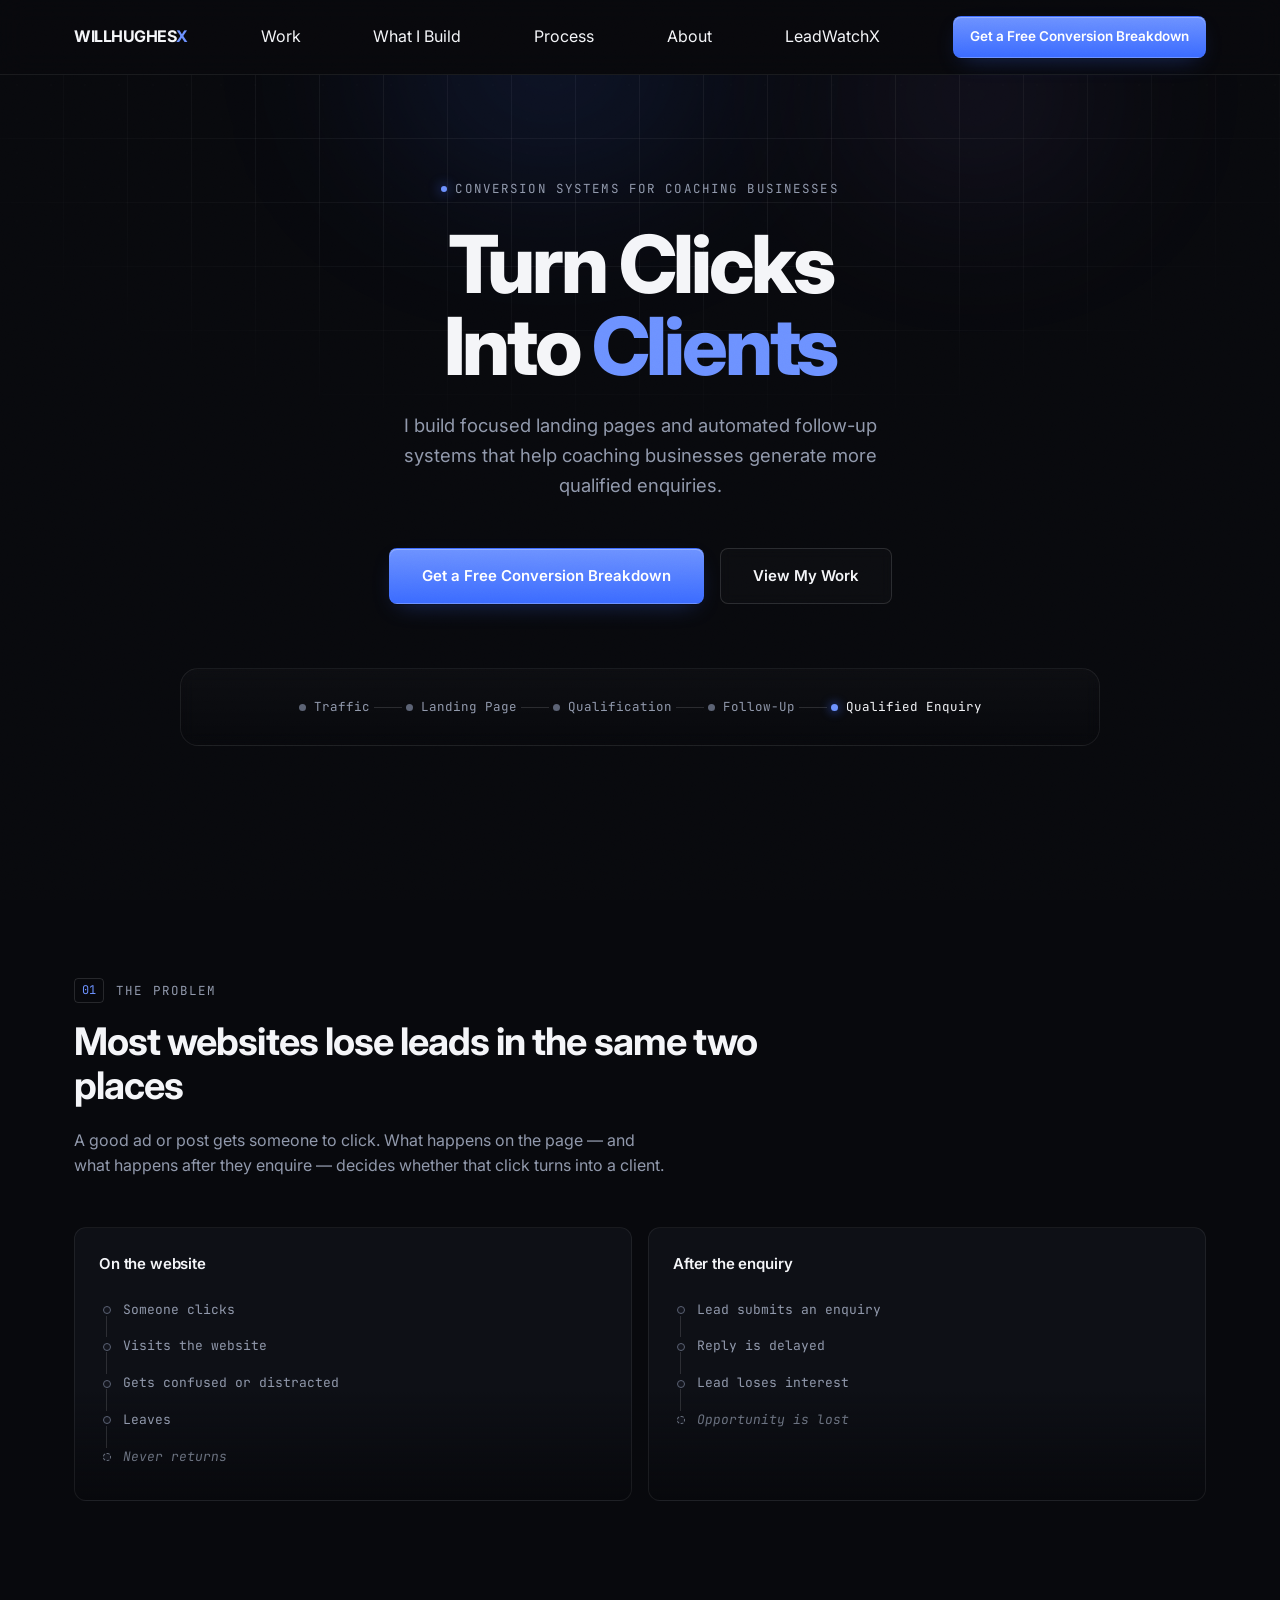
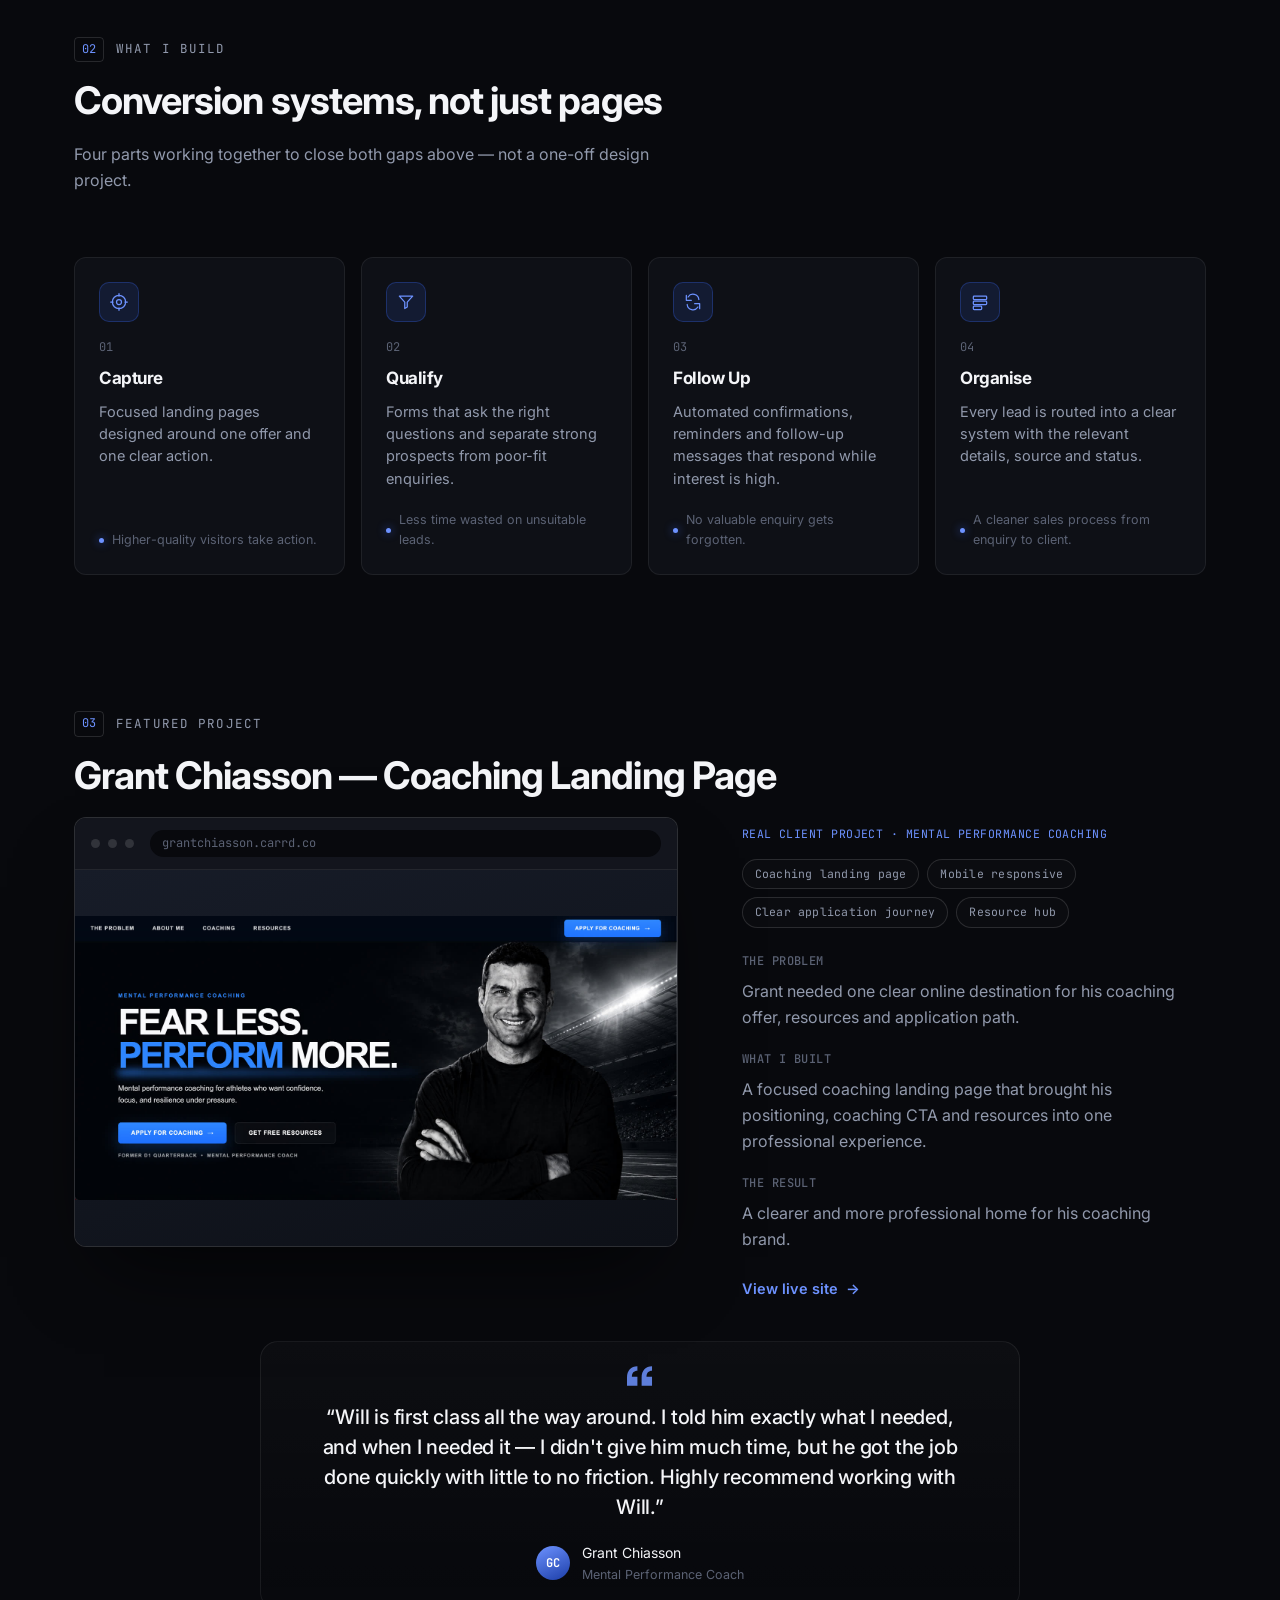
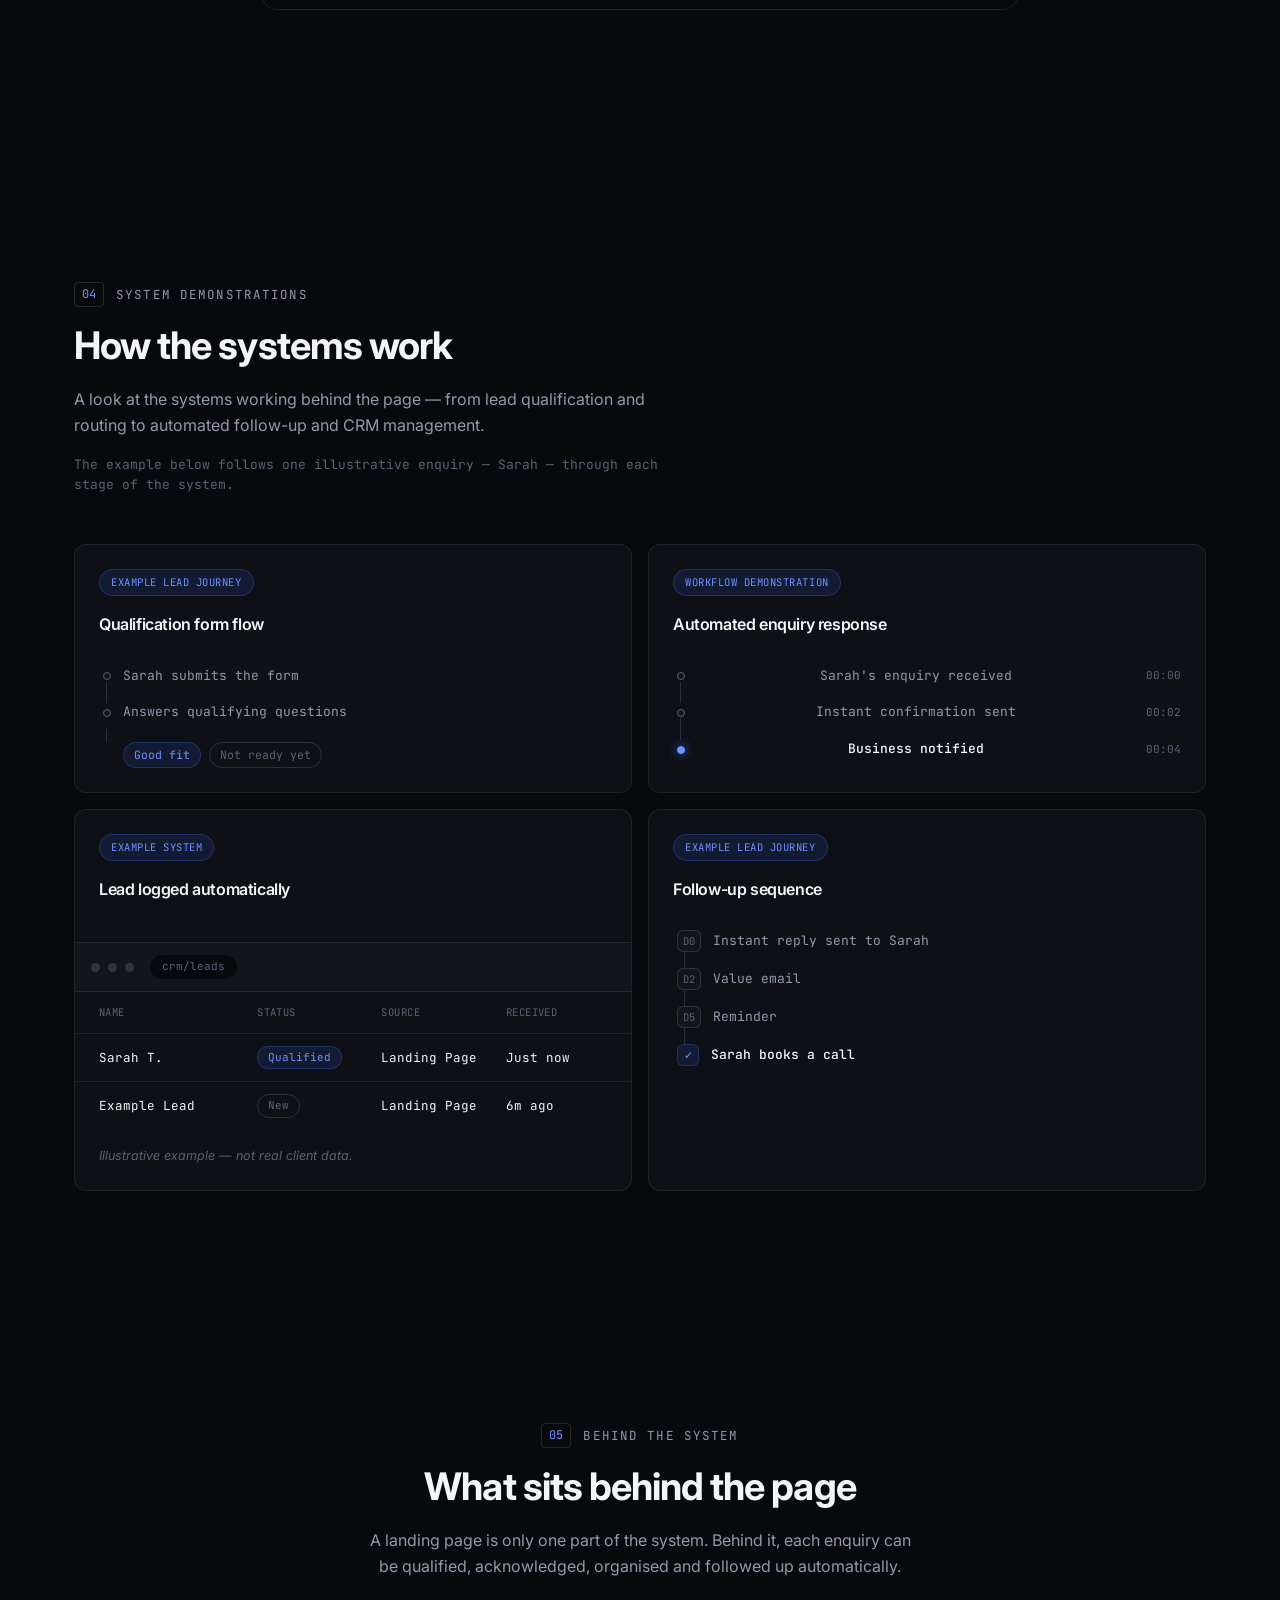
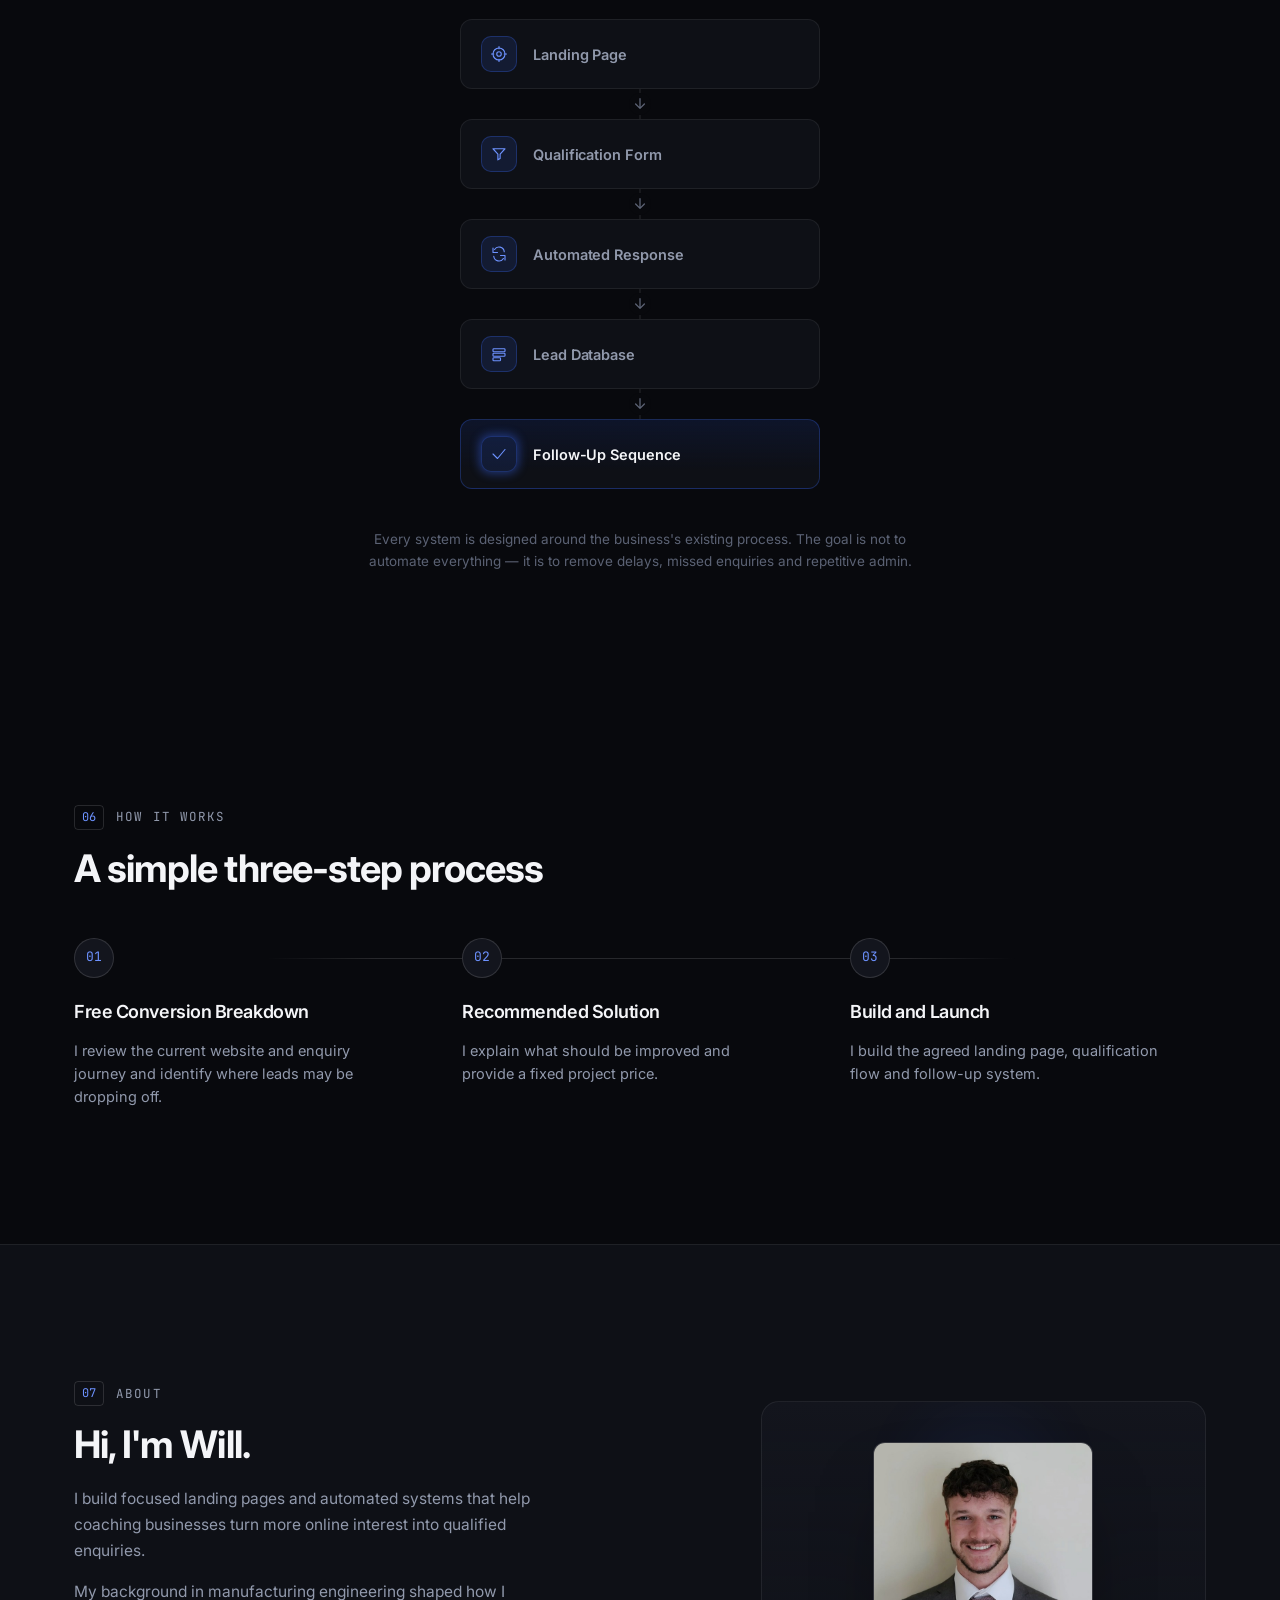
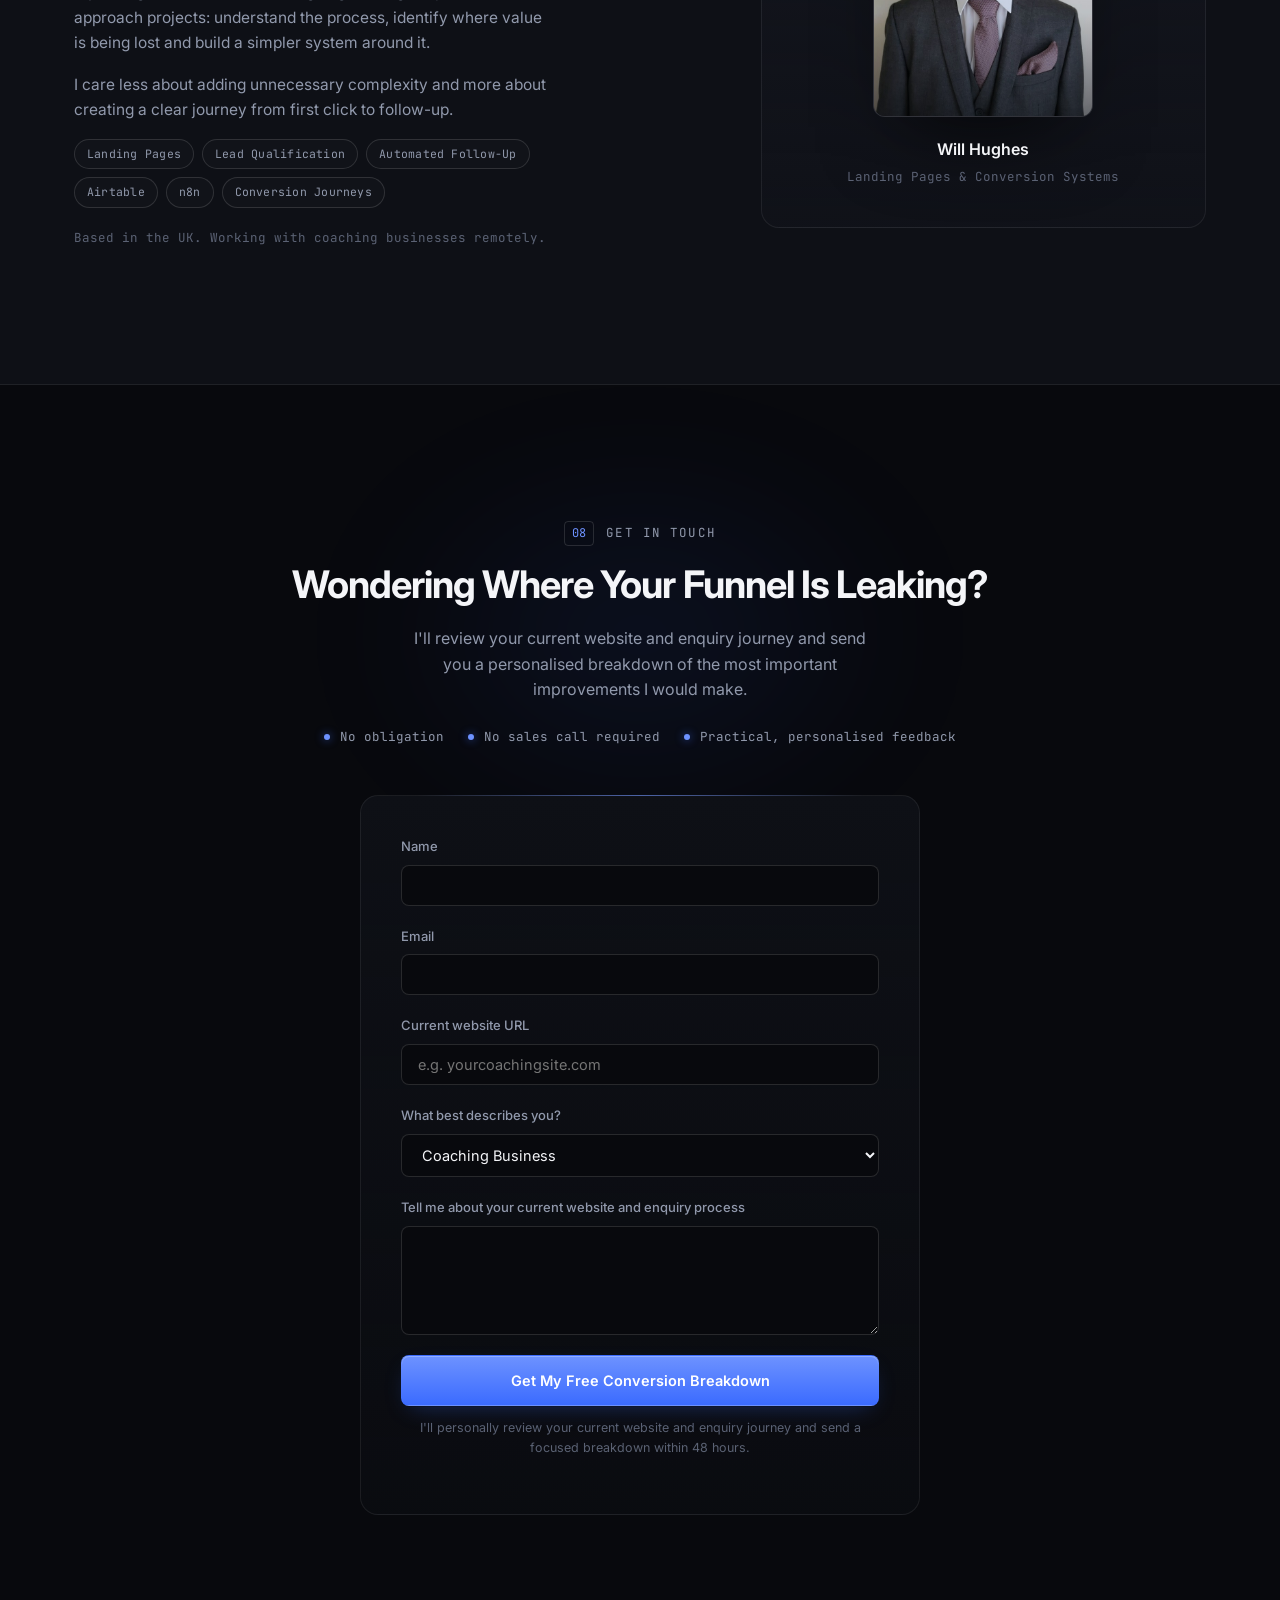
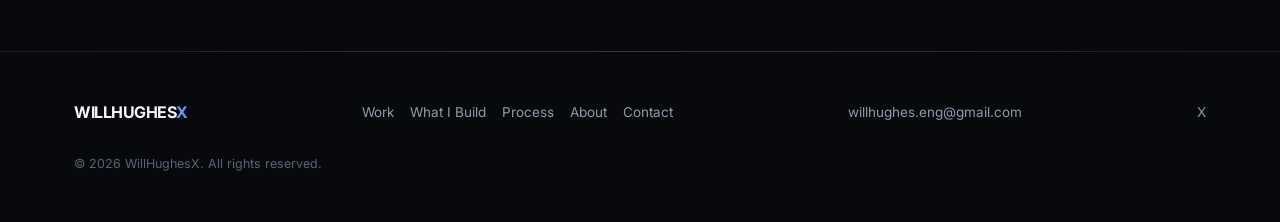
==== commit 5d9f1df7: "LeadWatchX added to Nav" ====
--- a/WillHughesxLandingPage/index.html
+++ b/WillHughesxLandingPage/index.html
@@ -49,12 +49,12 @@
   <div class="nav__inner">
     <a href="#top" class="nav__logo">WILLHUGHES<span class="nav__logo-accent">X</span></a>
 
-    <nav class="nav__links" id="nav-links">
-      <a href="#work">Work</a>
-      <a href="#build">What I Build</a>
-      <a href="#process">Process</a>
-      <a href="#about">About</a>
-    </nav>
+<a href="#work">Work</a>
+<a href="#build">What I Build</a>
+<a href="#process">Process</a>
+<a href="#about">About</a>
+<a href="/leadwatchx/">LeadWatchX</a>
+</nav>
 
     <div class="nav__actions">
       <a href="#contact" class="btn btn--primary btn--small"><span>Get a Free Conversion Breakdown</span></a>
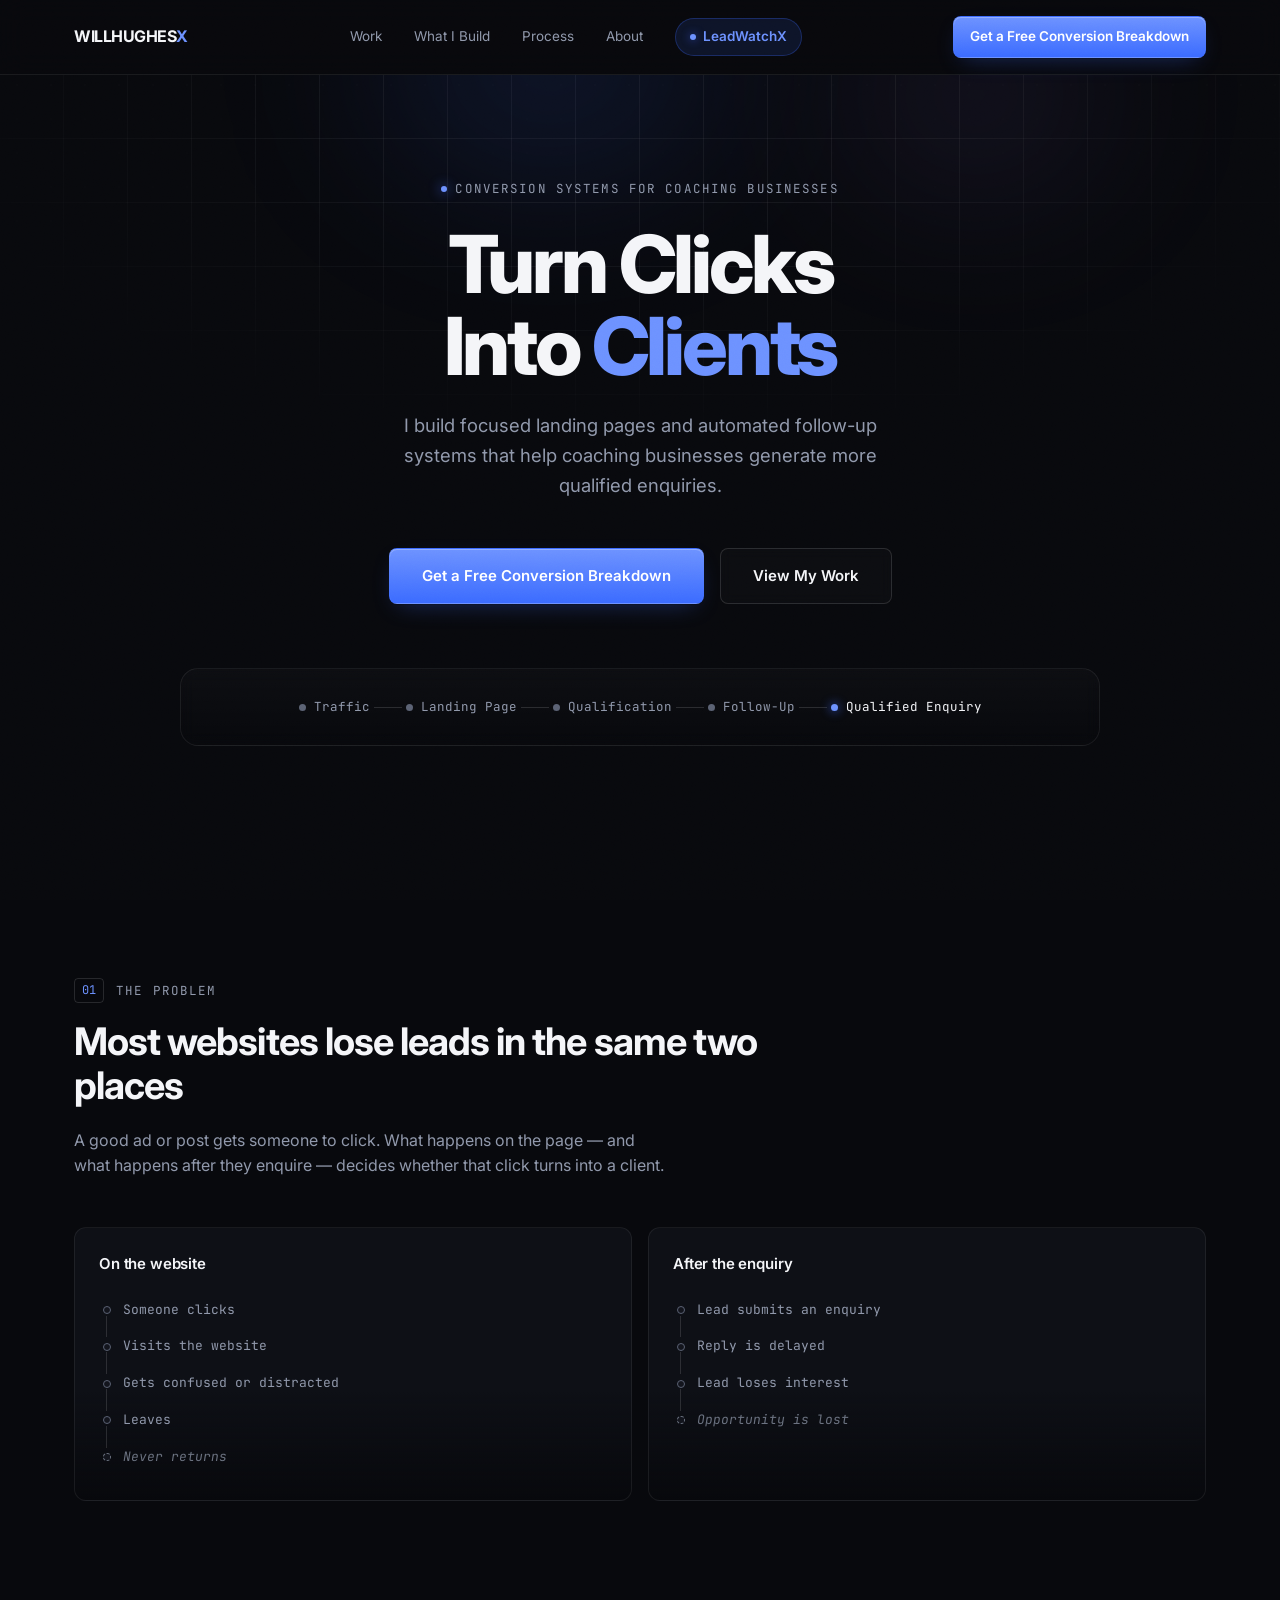
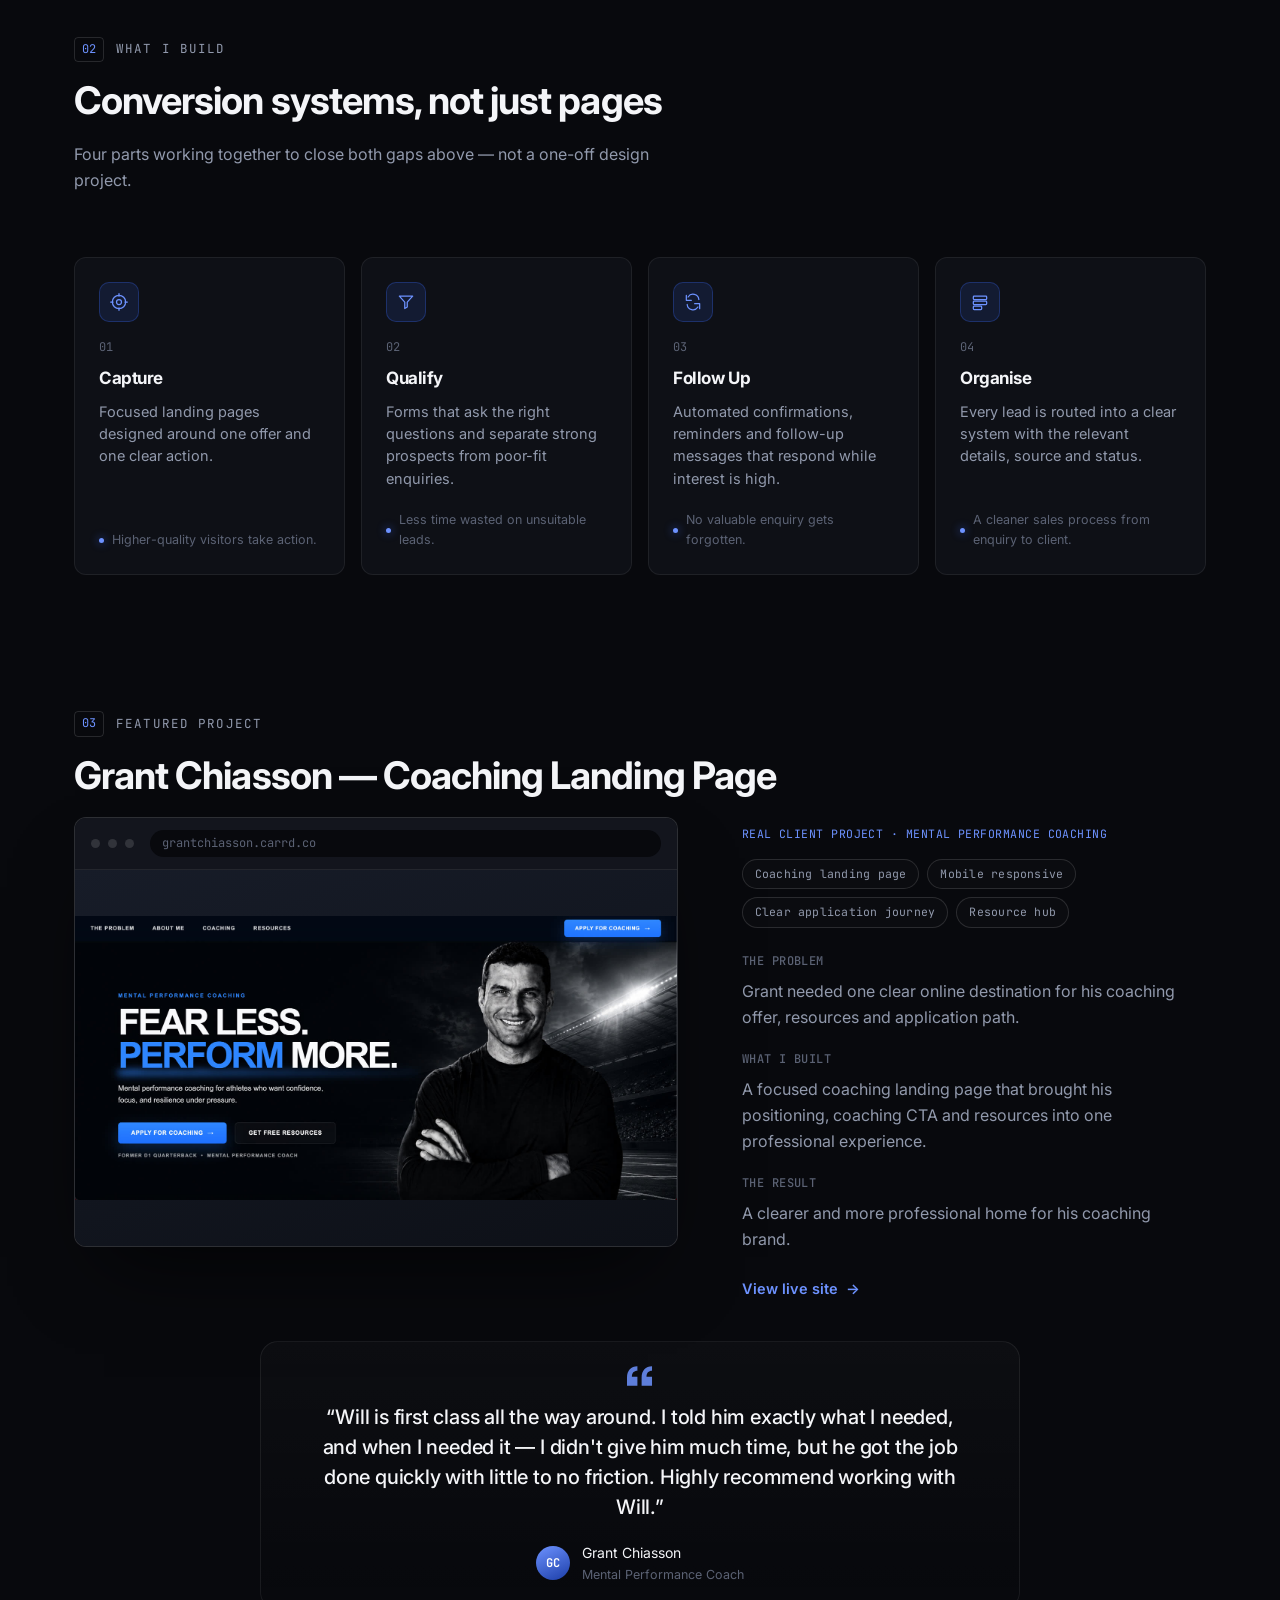
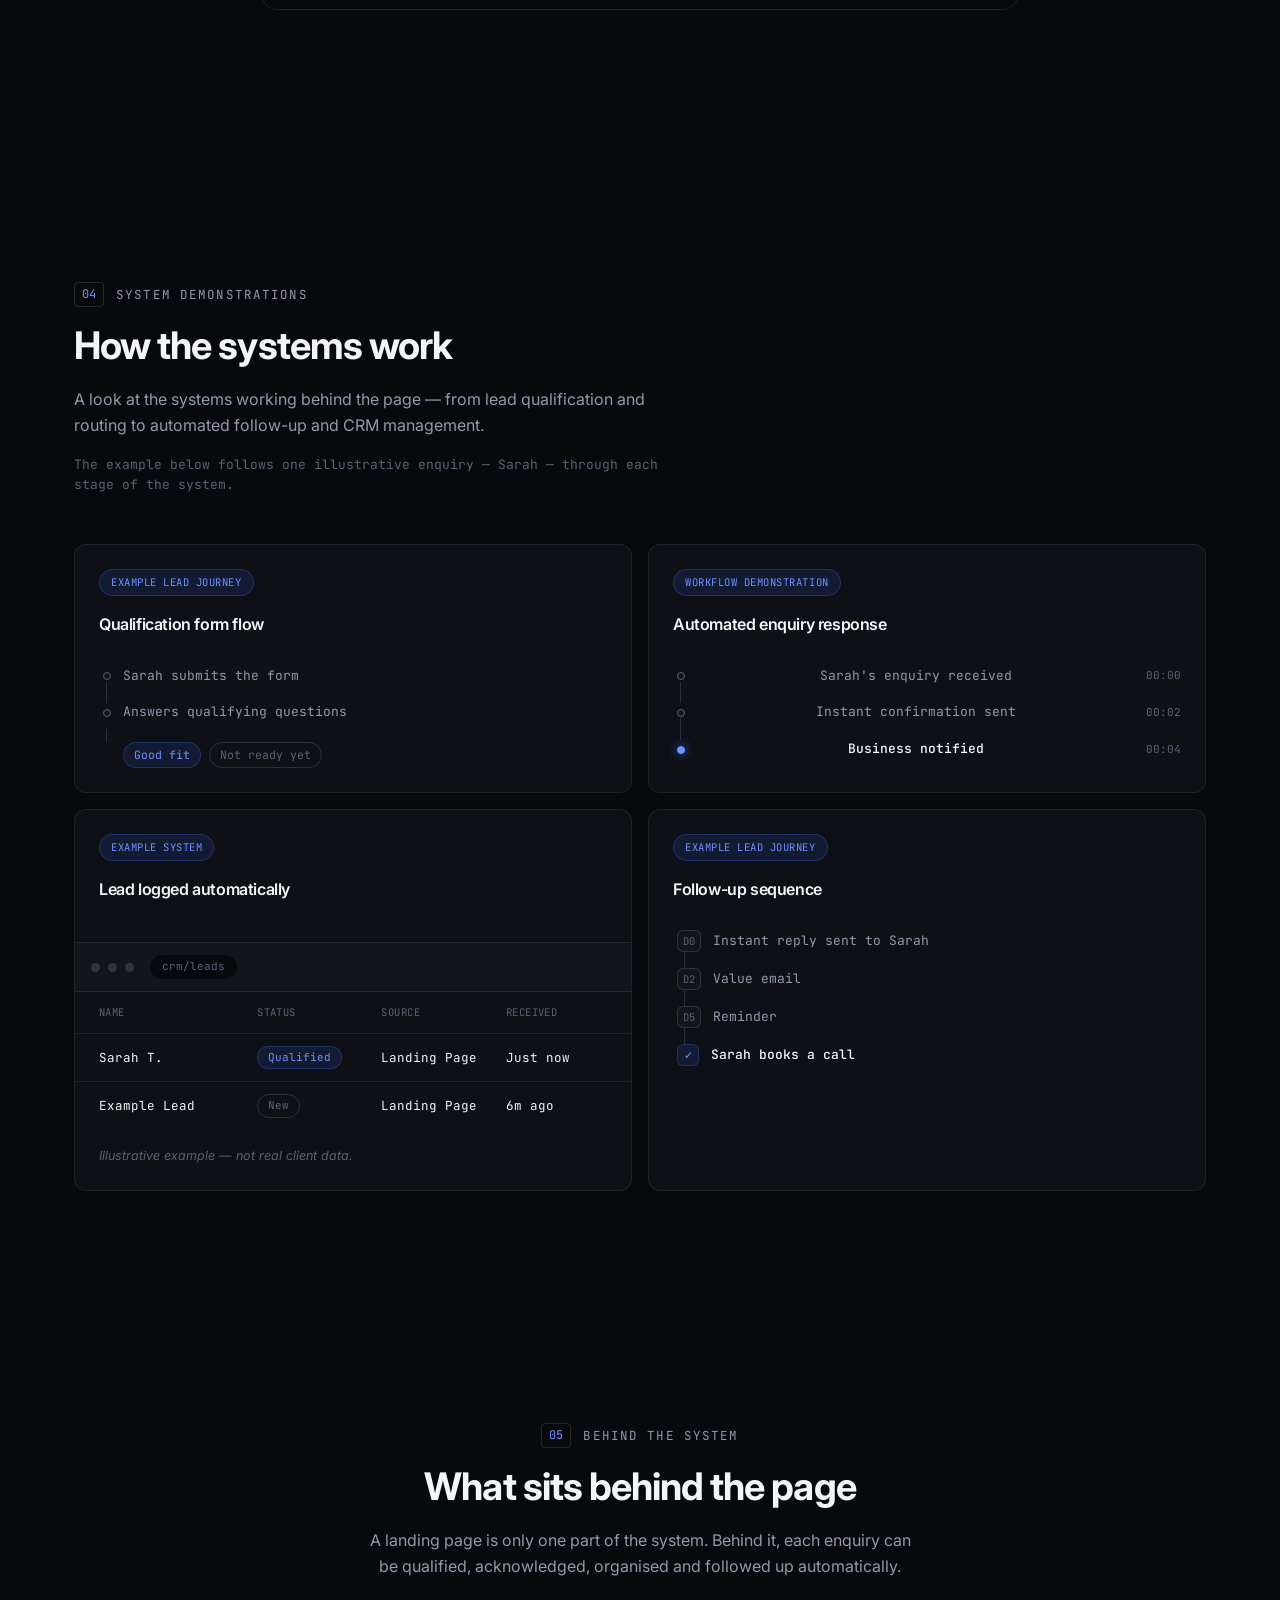
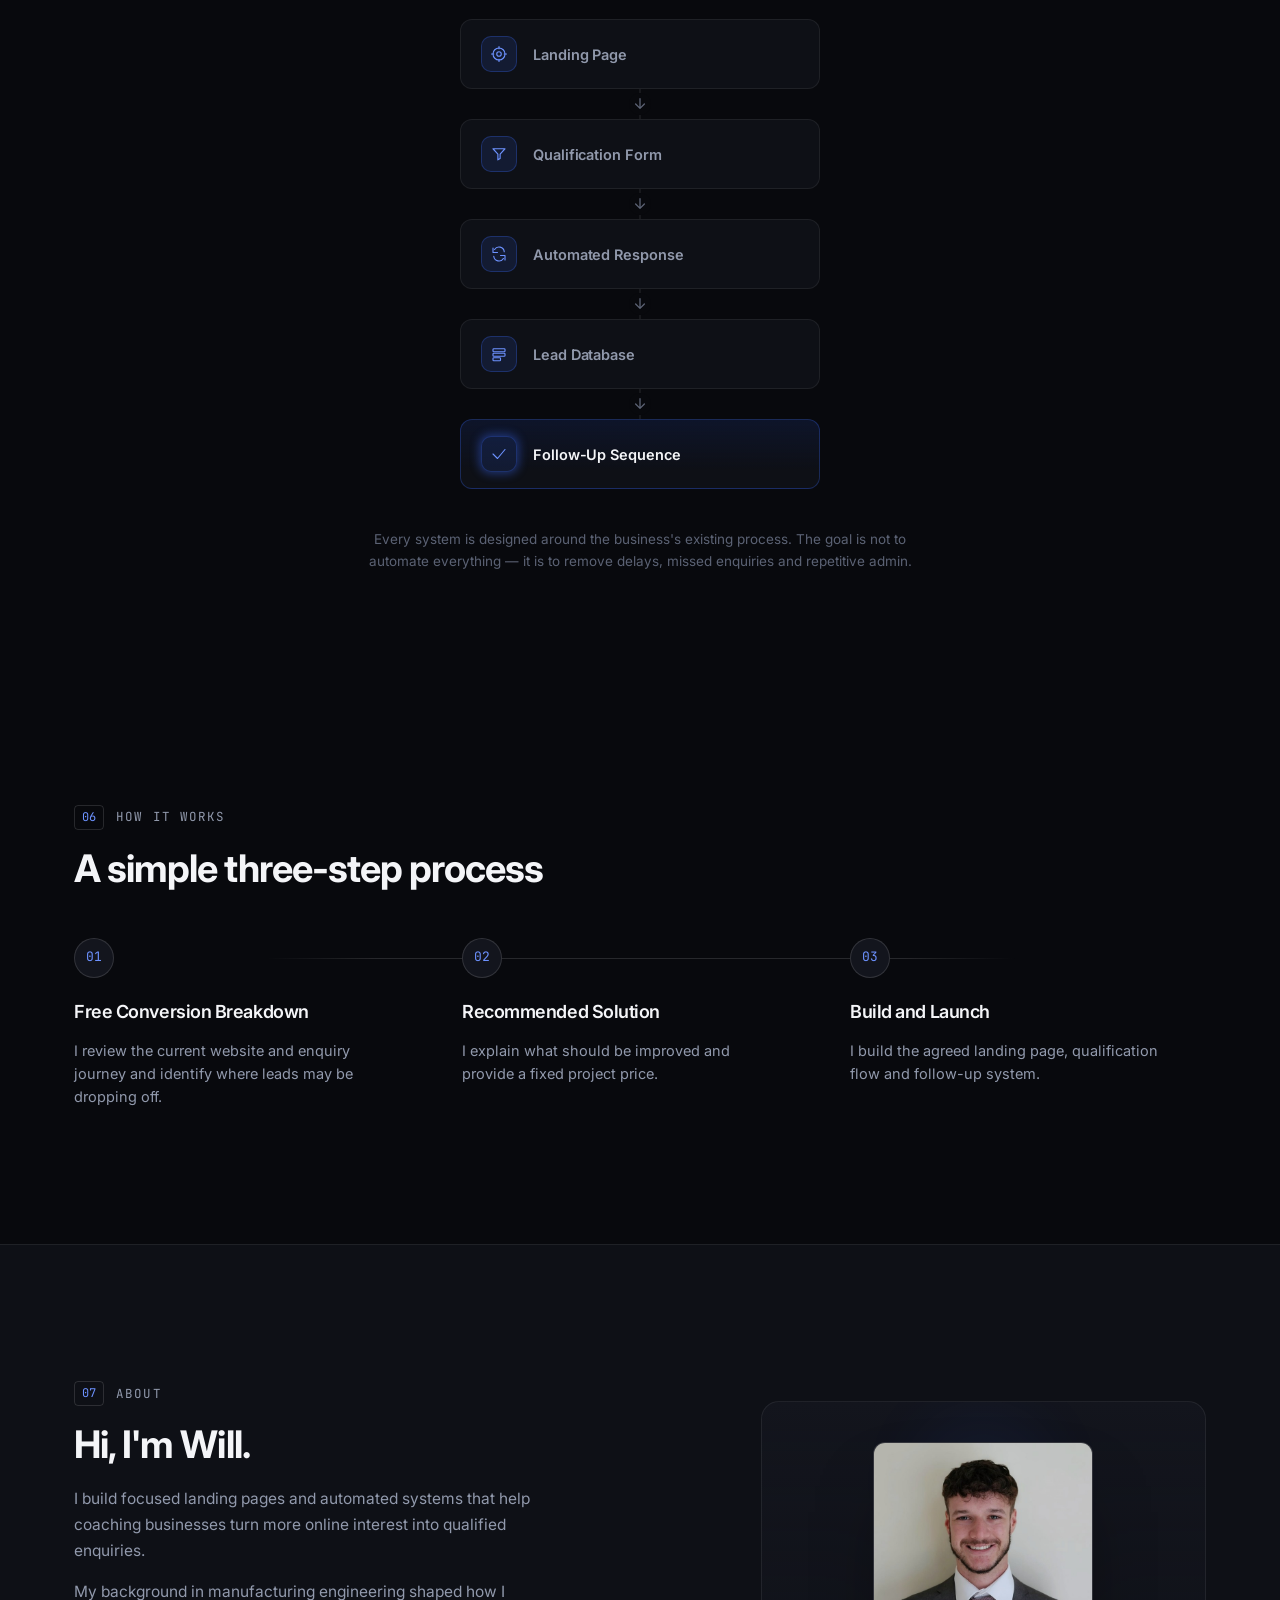
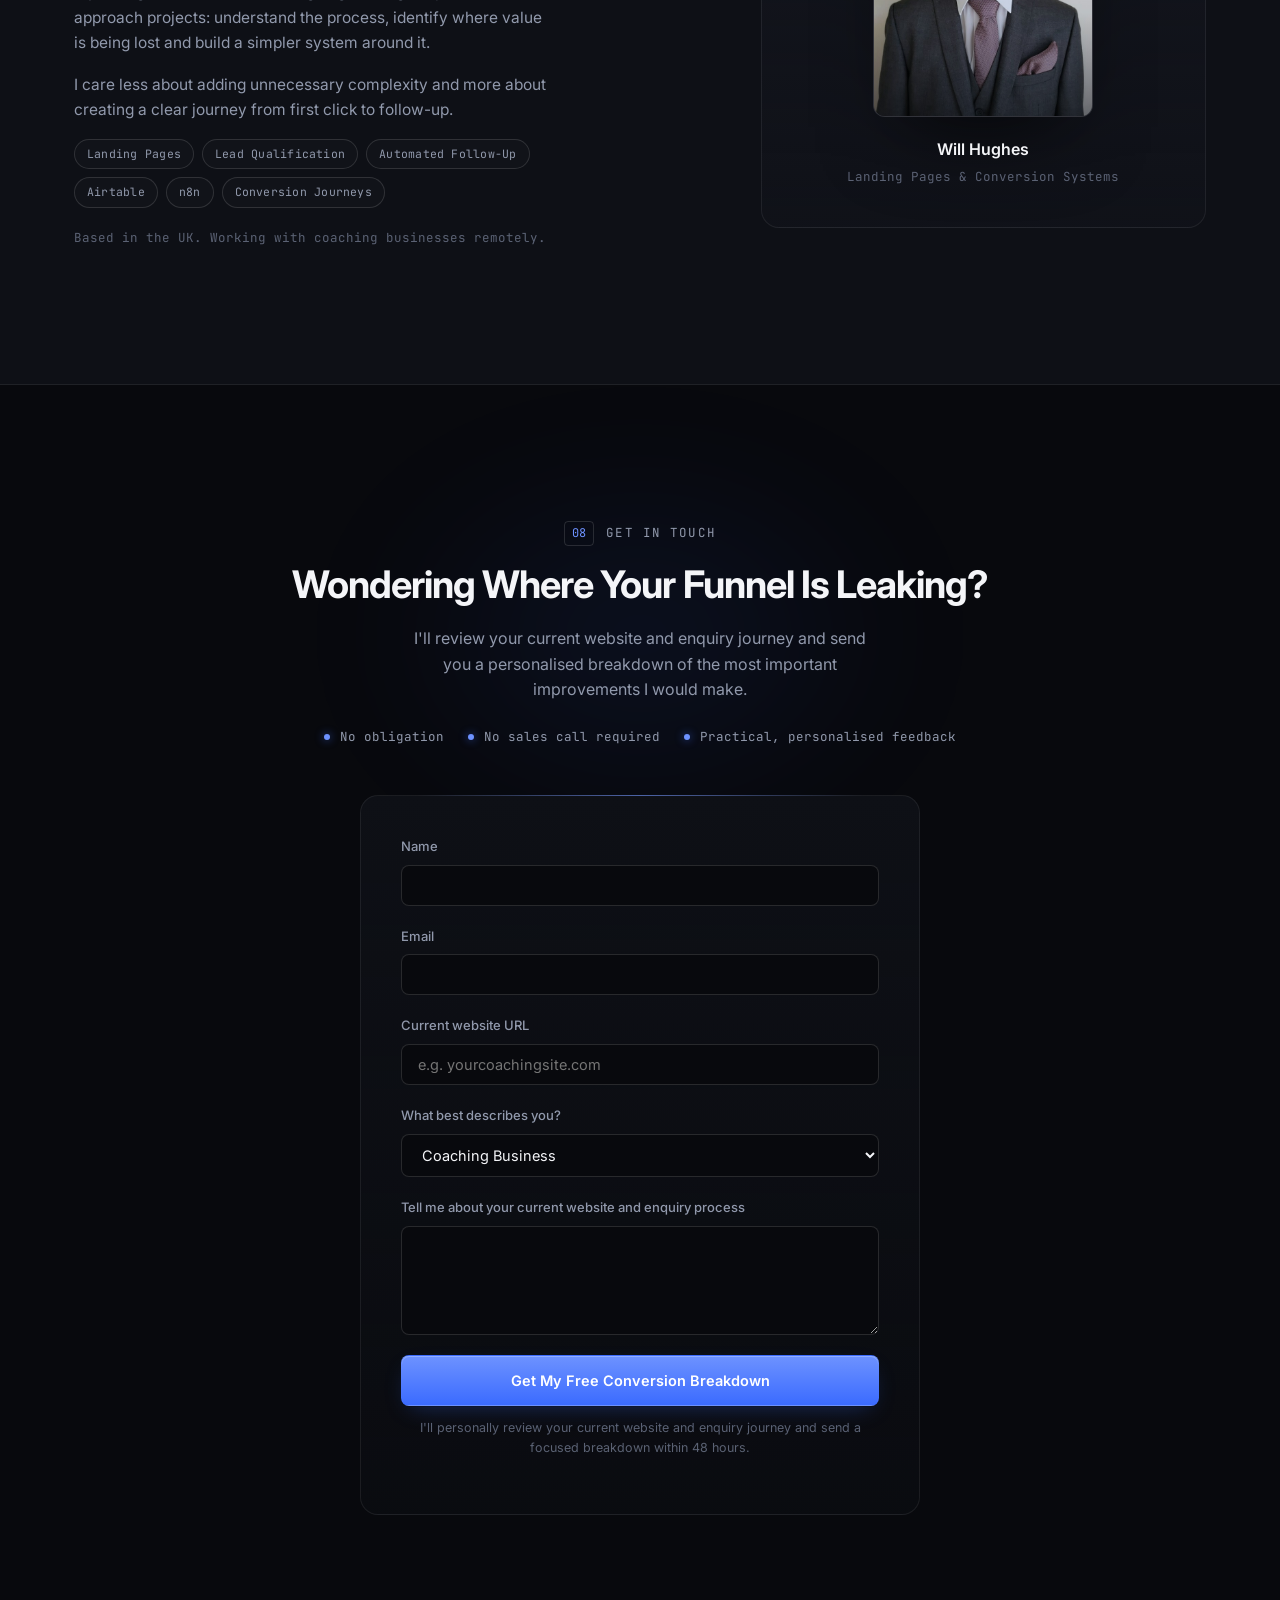
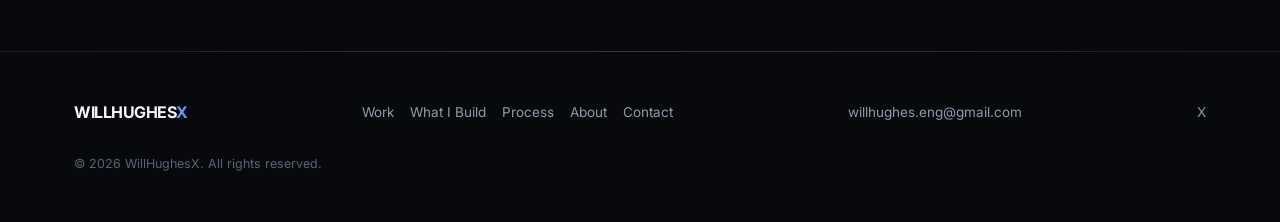
==== commit ee98c881: "Add files via upload" ====
--- a/WillHughesxLandingPage/index.html
+++ b/WillHughesxLandingPage/index.html
@@ -49,12 +49,14 @@
   <div class="nav__inner">
     <a href="#top" class="nav__logo">WILLHUGHES<span class="nav__logo-accent">X</span></a>
 
-<a href="#work">Work</a>
-<a href="#build">What I Build</a>
-<a href="#process">Process</a>
-<a href="#about">About</a>
-<a href="/leadwatchx/">LeadWatchX</a>
-</nav>
+    <nav class="nav__links" id="nav-links">
+      <a href="#work">Work</a>
+      <a href="#build">What I Build</a>
+      <a href="#process">Process</a>
+      <a href="#about">About</a>
+      <a href="#contact" class="nav__link--mobile-only">Contact</a>
+      <a href="/leadwatchx/" class="nav__link--product"><span class="nav__link--product-dot" aria-hidden="true"></span>LeadWatchX</a>
+    </nav>
 
     <div class="nav__actions">
       <a href="#contact" class="btn btn--primary btn--small"><span>Get a Free Conversion Breakdown</span></a>
--- a/WillHughesxLandingPage/styles.css
+++ b/WillHughesxLandingPage/styles.css
@@ -320,6 +320,38 @@
 }
 .nav__links a:hover { color: var(--color-text); background: rgba(255, 255, 255, 0.04); }
 
+/* LeadWatchX — a separate product, not another homepage section,
+   so it gets its own pill treatment instead of blending into the
+   plain text links either side of it. */
+.nav__links a.nav__link--product {
+  display: inline-flex;
+  align-items: center;
+  gap: 7px;
+  margin-left: var(--space-3);
+  padding: 7px 14px;
+  color: var(--color-accent-bright);
+  background: var(--color-accent-dim);
+  border: 1px solid var(--color-accent-border);
+  border-radius: 999px;
+  font-weight: 600;
+  transition: background var(--transition-fast), border-color var(--transition-fast), color var(--transition-fast), transform var(--transition-fast);
+}
+.nav__links a.nav__link--product:hover {
+  color: #fff;
+  background: var(--color-accent);
+  border-color: var(--color-accent-bright);
+  transform: translateY(-1px);
+}
+.nav__link--product-dot {
+  width: 6px;
+  height: 6px;
+  border-radius: 50%;
+  background: var(--color-accent-bright);
+  box-shadow: 0 0 8px 1px var(--color-accent-glow);
+  flex-shrink: 0;
+}
+.nav__links a.nav__link--product:hover .nav__link--product-dot { background: #fff; box-shadow: none; }
+
 .nav__actions { display: flex; align-items: center; gap: var(--space-4); }
 
 .nav__toggle {
@@ -341,6 +373,16 @@
   border-radius: 2px;
   transition: transform var(--transition-fast), opacity var(--transition-fast);
 }
+/* Hamburger <-> close (X) animation, driven by the aria-expanded
+   state script.js already sets — no extra JS needed. */
+.nav__toggle[aria-expanded="true"] span:nth-child(1) { transform: translateY(7px) rotate(45deg); }
+.nav__toggle[aria-expanded="true"] span:nth-child(2) { opacity: 0; }
+.nav__toggle[aria-expanded="true"] span:nth-child(3) { transform: translateY(-7px) rotate(-45deg); }
+
+/* Links that only appear in the mobile slide-down menu (e.g. a
+   Contact shortcut, or a "back to site" link on product pages)
+   and stay hidden in the normal desktop nav row. */
+.nav__link--mobile-only { display: none; }
 
 /* ==========================================================
    HERO
@@ -1423,6 +1465,8 @@
   }
   .nav__links.is-open { transform: translateY(0); }
   .nav__links a { padding: var(--space-4) 0; border-bottom: 1px solid var(--color-border); border-radius: 0; }
+  .nav__link--mobile-only { display: block; }
+  .nav__links a.nav__link--product { display: none; }
   .nav__toggle { display: flex; }
   .nav__actions .btn--small { display: none; }
   .bento--build { grid-template-columns: 1fr; }
